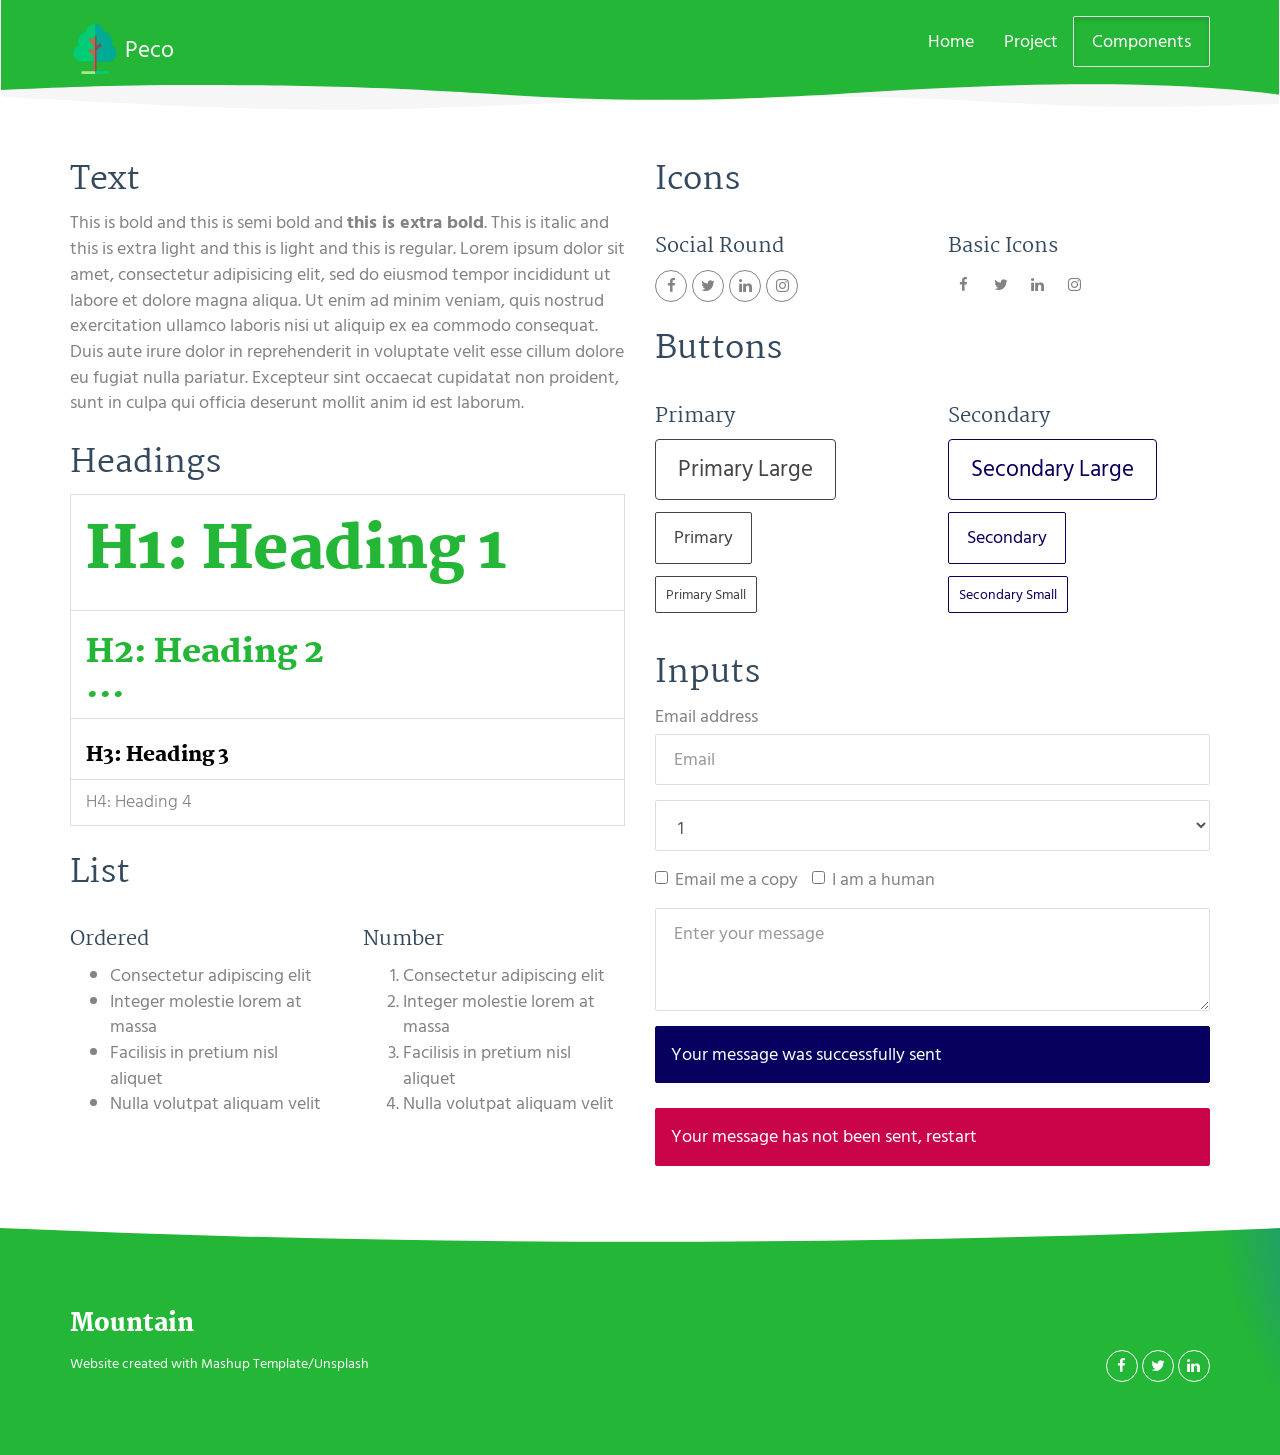
==== components.html @ 73c9eb34 "First commit" ====
<!DOCTYPE html>
<html lang="en">

<head>
  <meta charset="UTF-8">
  <meta content="IE=edge" http-equiv="X-UA-Compatible">
  <meta content="width=device-width,initial-scale=1" name="viewport">
  <meta content="description" name="description">
  <meta name="google" content="notranslate" />
  <meta content="Mashup templates have been developped by Orson.io team" name="author">

  <!-- Disable tap highlight on IE -->
  <meta name="msapplication-tap-highlight" content="no">
  
  
  <link rel="apple-touch-icon" sizes="180x180" href="./assets/apple-icon-180x180.png">
  <link href="./assets/favicon.ico" rel="icon">

  <link href="" rel="stylesheet">


  <title>Peco</title>
  <link rel="shortcut icon" type="image/png" href="./assets/images/garden.png" />

<link href="./main.550dcf66.css" rel="stylesheet"></head>

<body> <!-- Add your content of header -->
<header>
  <nav class="navbar navbar-default active">
    <div class="container">
      <div class="navbar-header">
        <button type="button" class="navbar-toggle collapsed" data-toggle="collapse" data-target="#navbar-collapse" aria-expanded="false">
          <span class="sr-only">Toggle navigation</span>
          <span class="icon-bar"></span>
          <span class="icon-bar"></span>
          <span class="icon-bar"></span>
        </button>
        <a class="navbar-brand" href="./index.html" title="">
          <img src="./assets/images/garden.png" class="navbar-logo-img" alt="">
          Peco
        </a>
      </div>

      <div class="collapse navbar-collapse" id="navbar-collapse">
        <ul class="nav navbar-nav navbar-right">
          <li><a href="./index.html" title="">Home</a></li>
          <li><a href="./project.html" title="">Project</a></li>
          <li>
            <p>
              <a href="./components.html" class="btn btn-default navbar-btn" title="">Components</a>
            </p>
          </li>

        </ul>
      </div> 
    </div>
  </nav>
</header>

<!-- Add your site or app content here -->
  <div class="container">
    <div class="row">
      <div class="col-xs-12 col-md-6">

        <div class="template-example">
          <h2 class="template-title-example">Text</h2>
          <p>This is bold and this is semi bold and <b>this is extra bold</b>. This is italic and this is extra light and this is light
          and this is regular. Lorem ipsum dolor sit amet, consectetur adipisicing elit, sed do eiusmod
          tempor incididunt ut labore et dolore magna aliqua. Ut enim ad minim veniam,
          quis nostrud exercitation ullamco laboris nisi ut aliquip ex ea commodo
          consequat. Duis aute irure dolor in reprehenderit in voluptate velit esse
          cillum dolore eu fugiat nulla pariatur. Excepteur sint occaecat cupidatat non
          proident, sunt in culpa qui officia deserunt mollit anim id est laborum.
          </p>
        </div>

        <div class="template-example">
          <h2 class="template-title-example">Headings</h2>
          
          <table class="table table-bordered">
            <tr><td><h1>H1: Heading 1</h1></td></tr>
            <tr><td><h2>H2: Heading 2</h2></td></tr>
            <tr><td><h3>H3: Heading 3</h3></td></tr>
            <tr><td><h4>H4: Heading 4</h4></td></tr>
          </table>
        </div>

        <div class="template-example">
          <h2 class="template-title-example">List</h2>
          <div class="row">
            <div class="col-md-6">
              <h3 class="template-title-example">Ordered</h3>
              <ul>
                <li>Consectetur adipiscing elit</li>
                <li>Integer molestie lorem at massa</li>
                <li>Facilisis in pretium nisl aliquet</li>
                <li>Nulla volutpat aliquam velit</li>
              </ul>
            </div>
            <div class="col-md-6">
              <h3 class="template-title-example">Number</h3>
              <ol>
                <li>Consectetur adipiscing elit</li>
                <li>Integer molestie lorem at massa</li>
                <li>Facilisis in pretium nisl aliquet</li>
                <li>Nulla volutpat aliquam velit</li>
              </ol>
            </div>
          </div>
        </div>

        
      </div>

      <div class="col-xs-12 col-md-6">
        <div class="template-example">
          <h2 class="template-title-example">Icons</h2>
          
          <div class="row">
            <div class="col-md-6">
              <h3 class="template-title-example">Social Round</h2>
              <ul class="list-icons">
                <li>
                  <a href="" class="social-round-icon fa-icon">
                    <i class="fa fa-facebook"></i>
                  </a>
                </li>
                <li>
                  <a href="" class="social-round-icon fa-icon">
                    <i class="fa fa-twitter"></i>
                  </a>
                </li>
                <li>
                  <a href="" class="social-round-icon fa-icon">
                    <i class="fa fa-linkedin"></i>
                  </a>
                </li>
                <li>
                  <a href="" class="social-round-icon fa-icon">
                    <i class="fa fa-instagram"></i>
                  </a>
                </li>
              </ul>
            </div>
            <div class="col-md-6">
               <h3 class="template-title-example">Basic Icons</h2>
                <ul class="list-icons">
                  <li>
                    <span class="fa-icon">
                      <i class="fa fa-facebook"></i>
                    </span>
                  </li>
                  <li>
                    <span class="fa-icon">
                      <i class="fa fa-twitter"></i>
                    </span>
                  </li>
                  <li>
                    <span class="fa-icon">
                      <i class="fa fa-linkedin"></i>
                    </span>
                  </li>
                  <li>
                    <span class="fa-icon">
                      <i class="fa fa-instagram"></i>
                    </span>
                  </li>
                </ul>
            </div>

          </div>


          


        </div>

        <div class="template-example">
          <h2 class="template-title-example">Buttons</h2>
          <div class="row">
            <div class="col-md-6">
              <h3 class="template-title-example">Primary</h2>
              <div class="row">
                  <div class="col-md-6">
                  <p><a href="" class="btn btn-primary btn-lg">Primary Large</a></p>
                  <p><a href="" class="btn btn-primary">Primary </a></p>
                  <p><a href="" class="btn btn-primary btn-sm">Primary Small</a></p>
                </div>
              </div>

            </div>

            <div class="col-md-6">
              <h3 class="template-title-example">Secondary</h2>
              <div class="row">
                  <div class="col-md-6">
                  <p><a href="" class="btn btn-info btn-lg">Secondary Large</a></p>
                  <p><a href="" class="btn btn-info">Secondary </a></p>
                  <p><a href="" class="btn btn-info btn-sm">Secondary Small</a></p>
                </div>
              </div>
            </div>
          </div>
        </div>
        
        <div class="template-example">
          <h2 class="template-title-example">Inputs</h2>

            <div class="form-group">
              <label for="exampleInputEmail1">Email address</label>
              <input type="email" class="form-control" id="exampleInputEmail1" placeholder="Email">
            </div>

            <div class="form-group">
              <select class="form-control">
                <option>1</option>
                <option>2</option>
                <option>3</option>
                <option>4</option>
                <option>5</option>
              </select>
            </div>

            <div class="form-group">
              <label class="checkbox-inline">
                <input 
                type="checkbox" id="inlineCheckbox1" value="option1"> Email me a copy
              </label>
              <label class="checkbox-inline">
                <input type="checkbox" id="inlineCheckbox2" value="option2"> I am a human
              </label>
            </div>

            <div class="form-group">
              <textarea class="form-control" rows="3" placeholder="Enter your message"></textarea>
            </div>
            
            <div class="alert alert-success" role="alert">Your message was successfully sent</div>
            <div class="alert alert-danger" role="alert">Your message has not been sent, restart</div>
        </div>




      </div>
    </div>
  </div>

<footer class="footer-container white-text-container">
  <div class="container">
    <div class="row">

     
      <div class="col-xs-12">
        <h3>Mountain</h3>

        <div class="row">
          <div class="col-xs-12 col-sm-7">
            <p><small>Website created with <a href="http://www.mashup-template.com/" title="Create website with free html template">Mashup Template</a>/<a href="https://www.unsplash.com/" title="Beautiful Free Images">Unsplash</a></small>
            </p>
          </div>
          <div class="col-xs-12 col-sm-5">
            <p class="text-right">
              <a href="https://facebook.com/" class="social-round-icon white-round-icon fa-icon" title="">
                <i class="fa fa-facebook" aria-hidden="true"></i>
              </a>
              <a href="https://twitter.com/" class="social-round-icon white-round-icon fa-icon" title="">
                <i class="fa fa-twitter" aria-hidden="true"></i>
              </a>
              <a href="https://www.linkedin.com/" class="social-round-icon white-round-icon fa-icon" title="">
                <i class="fa fa-linkedin" aria-hidden="true"></i>
              </a>
            </p>
          </div>
        </div>
        
        
      </div>
    </div>
  </div>
</footer>

<script>
  document.addEventListener("DOMContentLoaded", function (event) {
    navActivePage();
    scrollRevelation('.reveal');
  });
</script>

<!-- Google Analytics: change UA-XXXXX-X to be your site's ID 

<script>
  (function (i, s, o, g, r, a, m) {
    i['GoogleAnalyticsObject'] = r; i[r] = i[r] || function () {
      (i[r].q = i[r].q || []).push(arguments)
    }, i[r].l = 1 * new Date(); a = s.createElement(o),
      m = s.getElementsByTagName(o)[0]; a.async = 1; a.src = g; m.parentNode.insertBefore(a, m)
  })(window, document, 'script', '//www.google-analytics.com/analytics.js', 'ga');
  ga('create', 'UA-XXXXX-X', 'auto');
  ga('send', 'pageview');
</script>

--> <script type="text/javascript" src="./main.0cf8b554.js"></script></body>

</html>
---- main.550dcf66.css ----
@import url(https://fonts.googleapis.com/css?family=Hind+Siliguri:300,600|Martel:400,900);@import url(https://maxcdn.bootstrapcdn.com/font-awesome/4.7.0/css/font-awesome.min.css);/*!
 * Bootstrap v3.3.7 (http://getbootstrap.com)
 * Copyright 2011-2016 Twitter, Inc.
 * Licensed under MIT (https://github.com/twbs/bootstrap/blob/master/LICENSE)
 */
/*! normalize.css v3.0.3 | MIT License | github.com/necolas/normalize.css */html{font-family:sans-serif;-ms-text-size-adjust:100%;-webkit-text-size-adjust:100%}body{margin:0}article,aside,details,figcaption,figure,footer,header,hgroup,main,menu,nav,section,summary{display:block}audio,canvas,progress,video{display:inline-block;vertical-align:baseline}audio:not([controls]){display:none;height:0}[hidden],template{display:none}a{background-color:transparent}a:active,a:hover{outline:0}abbr[title]{border-bottom:1px dotted}b,strong{font-weight:700}dfn{font-style:italic}h1{font-size:2em;margin:.67em 0}mark{background:#ff0;color:#000}small{font-size:80%}sub,sup{font-size:75%;line-height:0;position:relative;vertical-align:baseline}sup{top:-.5em}sub{bottom:-.25em}img{border:0}svg:not(:root){overflow:hidden}figure{margin:1em 40px}hr{box-sizing:content-box;height:0}pre{overflow:auto}code,kbd,pre,samp{font-family:monospace,monospace;font-size:1em}button,input,optgroup,select,textarea{color:inherit;font:inherit;margin:0}button{overflow:visible}button,select{text-transform:none}button,html input[type=button],input[type=reset],input[type=submit]{-webkit-appearance:button;cursor:pointer}button[disabled],html input[disabled]{cursor:default}button::-moz-focus-inner,input::-moz-focus-inner{border:0;padding:0}input{line-height:normal}input[type=checkbox],input[type=radio]{box-sizing:border-box;padding:0}input[type=number]::-webkit-inner-spin-button,input[type=number]::-webkit-outer-spin-button{height:auto}input[type=search]{-webkit-appearance:textfield;box-sizing:content-box}input[type=search]::-webkit-search-cancel-button,input[type=search]::-webkit-search-decoration{-webkit-appearance:none}fieldset{border:1px solid silver;margin:0 2px;padding:.35em .625em .75em}textarea{overflow:auto}optgroup{font-weight:700}table{border-collapse:collapse;border-spacing:0}td,th{padding:0}

/*! Source: https://github.com/h5bp/html5-boilerplate/blob/master/src/css/main.css */@media print{*,:after,:before{background:transparent!important;color:#000!important;box-shadow:none!important;text-shadow:none!important}a,a:visited{text-decoration:underline}a[href]:after{content:" (" attr(href) ")"}abbr[title]:after{content:" (" attr(title) ")"}a[href^="#"]:after,a[href^="javascript:"]:after{content:""}blockquote,pre{border:1px solid #999;page-break-inside:avoid}thead{display:table-header-group}img,tr{page-break-inside:avoid}img{max-width:100%!important}h2,h3,p{orphans:3;widows:3}h2,h3{page-break-after:avoid}.navbar{display:none}.btn>.caret,.dropup>.btn>.caret{border-top-color:#000!important}.label{border:1px solid #000}.table{border-collapse:collapse!important}.table td,.table th{background-color:#fff!important}.table-bordered td,.table-bordered th{border:1px solid #ddd!important}}*,:after,:before{-webkit-box-sizing:border-box;-moz-box-sizing:border-box;box-sizing:border-box}html{font-size:10px;-webkit-tap-highlight-color:transparent}body{font-family:Hind Siliguri,Helvetica,Arial,sans-serif;font-size:18px;line-height:1.42857;color:#838383;background-color:#fff}button,input,select,textarea{font-family:inherit;font-size:inherit;line-height:inherit}a{color:#1763e9;text-decoration:none}a:focus,a:hover{color:#1045a4;text-decoration:underline}a:focus{outline:5px auto -webkit-focus-ring-color;outline-offset:-2px}figure{margin:0}img{vertical-align:middle}.img-responsive{display:block;max-width:100%;height:auto}.img-rounded{border-radius:4px}.img-thumbnail{padding:4px;line-height:1.42857;background-color:#fff;border:1px solid #ddd;border-radius:2px;-webkit-transition:all .2s ease-in-out;-o-transition:all .2s ease-in-out;transition:all .2s ease-in-out;display:inline-block;max-width:100%;height:auto}.img-circle{border-radius:50%}hr{margin-top:25px;margin-bottom:25px;border:0;border-top:1px solid #eee}.sr-only{position:absolute;width:1px;height:1px;margin:-1px;padding:0;overflow:hidden;clip:rect(0,0,0,0);border:0}.sr-only-focusable:active,.sr-only-focusable:focus{position:static;width:auto;height:auto;margin:0;overflow:visible;clip:auto}[role=button]{cursor:pointer}.h1,.h2,.h3,.h4,.h5,.h6,h1,h2,h3,h4,h5,h6{font-family:Martel,Times New Roman,Times,serif;font-weight:900;line-height:1.1;color:#24B636}.h1 .small,.h1 small,.h2 .small,.h2 small,.h3 .small,.h3 small,.h4 .small,.h4 small,.h5 .small,.h5 small,.h6 .small,.h6 small,h1 .small,h1 small,h2 .small,h2 small,h3 .small,h3 small,h4 .small,h4 small,h5 .small,h5 small,h6 .small,h6 small{font-weight:400;line-height:1;color:#777}.h1,.h2,.h3,h1,h2,h3{margin-top:25px;margin-bottom:12.5px}.h1 .small,.h1 small,.h2 .small,.h2 small,.h3 .small,.h3 small,h1 .small,h1 small,h2 .small,h2 small,h3 .small,h3 small{font-size:65%}.h4,.h5,.h6,h4,h5,h6{margin-top:12.5px;margin-bottom:12.5px}.h4 .small,.h4 small,.h5 .small,.h5 small,.h6 .small,.h6 small,h4 .small,h4 small,h5 .small,h5 small,h6 .small,h6 small{font-size:75%}.h1,h1{font-size:59px}.h2,h2{font-size:31px}.h3,h3{font-size:24px}.h4,.h5,h4,h5{font-size:18px}.h6,h6{font-size:16px}p{margin:0 0 12.5px}.lead{margin-bottom:25px;font-size:20px;font-weight:300;line-height:1.4}@media (min-width:768px){.lead{font-size:27px}}.small,small{font-size:77%}.mark,mark{background-color:#fcf8e3;padding:.2em}.text-left{text-align:left}.text-right{text-align:right}.text-center{text-align:center}.text-justify{text-align:justify}.text-nowrap{white-space:nowrap}.text-lowercase{text-transform:lowercase}.initialism,.text-uppercase{text-transform:uppercase}.text-capitalize{text-transform:capitalize}.text-muted{color:#777}.text-primary{color:#1763e9}a.text-primary:focus,a.text-primary:hover{color:#124fbb}.text-success{color:#fff}a.text-success:focus,a.text-success:hover{color:#e6e6e6}.text-info{color:#31708f}a.text-info:focus,a.text-info:hover{color:#245269}.text-warning{color:#8a6d3b}a.text-warning:focus,a.text-warning:hover{color:#66512c}.text-danger{color:#fff}a.text-danger:focus,a.text-danger:hover{color:#e6e6e6}.bg-primary{color:#fff;background-color:#1763e9}a.bg-primary:focus,a.bg-primary:hover{background-color:#124fbb}.bg-success{background-color:#08005f}a.bg-success:focus,a.bg-success:hover{background-color:#04002c}.bg-info{background-color:#d9edf7}a.bg-info:focus,a.bg-info:hover{background-color:#afd9ee}.bg-warning{background-color:#fcf8e3}a.bg-warning:focus,a.bg-warning:hover{background-color:#f7ecb5}.bg-danger{background-color:#ca044b}a.bg-danger:focus,a.bg-danger:hover{background-color:#980338}.page-header{padding-bottom:11.5px;margin:50px 0 25px;border-bottom:1px solid #eee}ol,ul{margin-top:0;margin-bottom:12.5px}ol ol,ol ul,ul ol,ul ul{margin-bottom:0}.list-inline,.list-unstyled{padding-left:0;list-style:none}.list-inline{margin-left:-5px}.list-inline>li{display:inline-block;padding-left:5px;padding-right:5px}dl{margin-top:0;margin-bottom:25px}dd,dt{line-height:1.42857}dt{font-weight:700}dd{margin-left:0}.dl-horizontal dd:after,.dl-horizontal dd:before{content:" ";display:table}.dl-horizontal dd:after{clear:both}@media (min-width:768px){.dl-horizontal dt{float:left;width:160px;clear:left;text-align:right;overflow:hidden;text-overflow:ellipsis;white-space:nowrap}.dl-horizontal dd{margin-left:180px}}abbr[data-original-title],abbr[title]{cursor:help;border-bottom:1px dotted #777}.initialism{font-size:90%}blockquote{padding:12.5px 25px;margin:0 0 25px;font-size:22.5px;border-left:5px solid #eee}blockquote ol:last-child,blockquote p:last-child,blockquote ul:last-child{margin-bottom:0}blockquote .small,blockquote footer,blockquote small{display:block;font-size:80%;line-height:1.42857;color:#777}blockquote .small:before,blockquote footer:before,blockquote small:before{content:"\2014   \A0"}.blockquote-reverse,blockquote.pull-right{padding-right:15px;padding-left:0;border-right:5px solid #eee;border-left:0;text-align:right}.blockquote-reverse .small:before,.blockquote-reverse footer:before,.blockquote-reverse small:before,blockquote.pull-right .small:before,blockquote.pull-right footer:before,blockquote.pull-right small:before{content:""}.blockquote-reverse .small:after,.blockquote-reverse footer:after,.blockquote-reverse small:after,blockquote.pull-right .small:after,blockquote.pull-right footer:after,blockquote.pull-right small:after{content:"\A0   \2014"}address{margin-bottom:25px;font-style:normal;line-height:1.42857}code,kbd,pre,samp{font-family:Menlo,Monaco,Consolas,Courier New,monospace}code{color:#c7254e;background-color:#f9f2f4}code,kbd{padding:2px 4px;font-size:90%;border-radius:2px}kbd{color:#fff;background-color:#333;box-shadow:inset 0 -1px 0 rgba(0,0,0,.25)}kbd kbd{padding:0;font-size:100%;font-weight:700;box-shadow:none}pre{display:block;padding:12px;margin:0 0 12.5px;font-size:17px;line-height:1.42857;word-break:break-all;word-wrap:break-word;color:#333;background-color:#f5f5f5;border:1px solid #ccc;border-radius:2px}pre code{padding:0;font-size:inherit;color:inherit;white-space:pre-wrap;background-color:transparent;border-radius:0}.pre-scrollable{max-height:340px;overflow-y:scroll}.container{margin-right:auto;margin-left:auto;padding-left:15px;padding-right:15px}.container:after,.container:before{content:" ";display:table}.container:after{clear:both}@media (min-width:768px){.container{width:750px}}@media (min-width:992px){.container{width:970px}}@media (min-width:1200px){.container{width:1170px}}.container-fluid{margin-right:auto;margin-left:auto;padding-left:15px;padding-right:15px}.container-fluid:after,.container-fluid:before{content:" ";display:table}.container-fluid:after{clear:both}.row{margin-left:-15px;margin-right:-15px}.row:after,.row:before{content:" ";display:table}.row:after{clear:both}.col-lg-1,.col-lg-2,.col-lg-3,.col-lg-4,.col-lg-5,.col-lg-6,.col-lg-7,.col-lg-8,.col-lg-9,.col-lg-10,.col-lg-11,.col-lg-12,.col-md-1,.col-md-2,.col-md-3,.col-md-4,.col-md-5,.col-md-6,.col-md-7,.col-md-8,.col-md-9,.col-md-10,.col-md-11,.col-md-12,.col-sm-1,.col-sm-2,.col-sm-3,.col-sm-4,.col-sm-5,.col-sm-6,.col-sm-7,.col-sm-8,.col-sm-9,.col-sm-10,.col-sm-11,.col-sm-12,.col-xs-1,.col-xs-2,.col-xs-3,.col-xs-4,.col-xs-5,.col-xs-6,.col-xs-7,.col-xs-8,.col-xs-9,.col-xs-10,.col-xs-11,.col-xs-12{position:relative;min-height:1px;padding-left:15px;padding-right:15px}.col-xs-1,.col-xs-2,.col-xs-3,.col-xs-4,.col-xs-5,.col-xs-6,.col-xs-7,.col-xs-8,.col-xs-9,.col-xs-10,.col-xs-11,.col-xs-12{float:left}.col-xs-1{width:8.33333%}.col-xs-2{width:16.66667%}.col-xs-3{width:25%}.col-xs-4{width:33.33333%}.col-xs-5{width:41.66667%}.col-xs-6{width:50%}.col-xs-7{width:58.33333%}.col-xs-8{width:66.66667%}.col-xs-9{width:75%}.col-xs-10{width:83.33333%}.col-xs-11{width:91.66667%}.col-xs-12{width:100%}.col-xs-pull-0{right:auto}.col-xs-pull-1{right:8.33333%}.col-xs-pull-2{right:16.66667%}.col-xs-pull-3{right:25%}.col-xs-pull-4{right:33.33333%}.col-xs-pull-5{right:41.66667%}.col-xs-pull-6{right:50%}.col-xs-pull-7{right:58.33333%}.col-xs-pull-8{right:66.66667%}.col-xs-pull-9{right:75%}.col-xs-pull-10{right:83.33333%}.col-xs-pull-11{right:91.66667%}.col-xs-pull-12{right:100%}.col-xs-push-0{left:auto}.col-xs-push-1{left:8.33333%}.col-xs-push-2{left:16.66667%}.col-xs-push-3{left:25%}.col-xs-push-4{left:33.33333%}.col-xs-push-5{left:41.66667%}.col-xs-push-6{left:50%}.col-xs-push-7{left:58.33333%}.col-xs-push-8{left:66.66667%}.col-xs-push-9{left:75%}.col-xs-push-10{left:83.33333%}.col-xs-push-11{left:91.66667%}.col-xs-push-12{left:100%}.col-xs-offset-0{margin-left:0}.col-xs-offset-1{margin-left:8.33333%}.col-xs-offset-2{margin-left:16.66667%}.col-xs-offset-3{margin-left:25%}.col-xs-offset-4{margin-left:33.33333%}.col-xs-offset-5{margin-left:41.66667%}.col-xs-offset-6{margin-left:50%}.col-xs-offset-7{margin-left:58.33333%}.col-xs-offset-8{margin-left:66.66667%}.col-xs-offset-9{margin-left:75%}.col-xs-offset-10{margin-left:83.33333%}.col-xs-offset-11{margin-left:91.66667%}.col-xs-offset-12{margin-left:100%}@media (min-width:768px){.col-sm-1,.col-sm-2,.col-sm-3,.col-sm-4,.col-sm-5,.col-sm-6,.col-sm-7,.col-sm-8,.col-sm-9,.col-sm-10,.col-sm-11,.col-sm-12{float:left}.col-sm-1{width:8.33333%}.col-sm-2{width:16.66667%}.col-sm-3{width:25%}.col-sm-4{width:33.33333%}.col-sm-5{width:41.66667%}.col-sm-6{width:50%}.col-sm-7{width:58.33333%}.col-sm-8{width:66.66667%}.col-sm-9{width:75%}.col-sm-10{width:83.33333%}.col-sm-11{width:91.66667%}.col-sm-12{width:100%}.col-sm-pull-0{right:auto}.col-sm-pull-1{right:8.33333%}.col-sm-pull-2{right:16.66667%}.col-sm-pull-3{right:25%}.col-sm-pull-4{right:33.33333%}.col-sm-pull-5{right:41.66667%}.col-sm-pull-6{right:50%}.col-sm-pull-7{right:58.33333%}.col-sm-pull-8{right:66.66667%}.col-sm-pull-9{right:75%}.col-sm-pull-10{right:83.33333%}.col-sm-pull-11{right:91.66667%}.col-sm-pull-12{right:100%}.col-sm-push-0{left:auto}.col-sm-push-1{left:8.33333%}.col-sm-push-2{left:16.66667%}.col-sm-push-3{left:25%}.col-sm-push-4{left:33.33333%}.col-sm-push-5{left:41.66667%}.col-sm-push-6{left:50%}.col-sm-push-7{left:58.33333%}.col-sm-push-8{left:66.66667%}.col-sm-push-9{left:75%}.col-sm-push-10{left:83.33333%}.col-sm-push-11{left:91.66667%}.col-sm-push-12{left:100%}.col-sm-offset-0{margin-left:0}.col-sm-offset-1{margin-left:8.33333%}.col-sm-offset-2{margin-left:16.66667%}.col-sm-offset-3{margin-left:25%}.col-sm-offset-4{margin-left:33.33333%}.col-sm-offset-5{margin-left:41.66667%}.col-sm-offset-6{margin-left:50%}.col-sm-offset-7{margin-left:58.33333%}.col-sm-offset-8{margin-left:66.66667%}.col-sm-offset-9{margin-left:75%}.col-sm-offset-10{margin-left:83.33333%}.col-sm-offset-11{margin-left:91.66667%}.col-sm-offset-12{margin-left:100%}}@media (min-width:992px){.col-md-1,.col-md-2,.col-md-3,.col-md-4,.col-md-5,.col-md-6,.col-md-7,.col-md-8,.col-md-9,.col-md-10,.col-md-11,.col-md-12{float:left}.col-md-1{width:8.33333%}.col-md-2{width:16.66667%}.col-md-3{width:25%}.col-md-4{width:33.33333%}.col-md-5{width:41.66667%}.col-md-6{width:50%}.col-md-7{width:58.33333%}.col-md-8{width:66.66667%}.col-md-9{width:75%}.col-md-10{width:83.33333%}.col-md-11{width:91.66667%}.col-md-12{width:100%}.col-md-pull-0{right:auto}.col-md-pull-1{right:8.33333%}.col-md-pull-2{right:16.66667%}.col-md-pull-3{right:25%}.col-md-pull-4{right:33.33333%}.col-md-pull-5{right:41.66667%}.col-md-pull-6{right:50%}.col-md-pull-7{right:58.33333%}.col-md-pull-8{right:66.66667%}.col-md-pull-9{right:75%}.col-md-pull-10{right:83.33333%}.col-md-pull-11{right:91.66667%}.col-md-pull-12{right:100%}.col-md-push-0{left:auto}.col-md-push-1{left:8.33333%}.col-md-push-2{left:16.66667%}.col-md-push-3{left:25%}.col-md-push-4{left:33.33333%}.col-md-push-5{left:41.66667%}.col-md-push-6{left:50%}.col-md-push-7{left:58.33333%}.col-md-push-8{left:66.66667%}.col-md-push-9{left:75%}.col-md-push-10{left:83.33333%}.col-md-push-11{left:91.66667%}.col-md-push-12{left:100%}.col-md-offset-0{margin-left:0}.col-md-offset-1{margin-left:8.33333%}.col-md-offset-2{margin-left:16.66667%}.col-md-offset-3{margin-left:25%}.col-md-offset-4{margin-left:33.33333%}.col-md-offset-5{margin-left:41.66667%}.col-md-offset-6{margin-left:50%}.col-md-offset-7{margin-left:58.33333%}.col-md-offset-8{margin-left:66.66667%}.col-md-offset-9{margin-left:75%}.col-md-offset-10{margin-left:83.33333%}.col-md-offset-11{margin-left:91.66667%}.col-md-offset-12{margin-left:100%}}@media (min-width:1200px){.col-lg-1,.col-lg-2,.col-lg-3,.col-lg-4,.col-lg-5,.col-lg-6,.col-lg-7,.col-lg-8,.col-lg-9,.col-lg-10,.col-lg-11,.col-lg-12{float:left}.col-lg-1{width:8.33333%}.col-lg-2{width:16.66667%}.col-lg-3{width:25%}.col-lg-4{width:33.33333%}.col-lg-5{width:41.66667%}.col-lg-6{width:50%}.col-lg-7{width:58.33333%}.col-lg-8{width:66.66667%}.col-lg-9{width:75%}.col-lg-10{width:83.33333%}.col-lg-11{width:91.66667%}.col-lg-12{width:100%}.col-lg-pull-0{right:auto}.col-lg-pull-1{right:8.33333%}.col-lg-pull-2{right:16.66667%}.col-lg-pull-3{right:25%}.col-lg-pull-4{right:33.33333%}.col-lg-pull-5{right:41.66667%}.col-lg-pull-6{right:50%}.col-lg-pull-7{right:58.33333%}.col-lg-pull-8{right:66.66667%}.col-lg-pull-9{right:75%}.col-lg-pull-10{right:83.33333%}.col-lg-pull-11{right:91.66667%}.col-lg-pull-12{right:100%}.col-lg-push-0{left:auto}.col-lg-push-1{left:8.33333%}.col-lg-push-2{left:16.66667%}.col-lg-push-3{left:25%}.col-lg-push-4{left:33.33333%}.col-lg-push-5{left:41.66667%}.col-lg-push-6{left:50%}.col-lg-push-7{left:58.33333%}.col-lg-push-8{left:66.66667%}.col-lg-push-9{left:75%}.col-lg-push-10{left:83.33333%}.col-lg-push-11{left:91.66667%}.col-lg-push-12{left:100%}.col-lg-offset-0{margin-left:0}.col-lg-offset-1{margin-left:8.33333%}.col-lg-offset-2{margin-left:16.66667%}.col-lg-offset-3{margin-left:25%}.col-lg-offset-4{margin-left:33.33333%}.col-lg-offset-5{margin-left:41.66667%}.col-lg-offset-6{margin-left:50%}.col-lg-offset-7{margin-left:58.33333%}.col-lg-offset-8{margin-left:66.66667%}.col-lg-offset-9{margin-left:75%}.col-lg-offset-10{margin-left:83.33333%}.col-lg-offset-11{margin-left:91.66667%}.col-lg-offset-12{margin-left:100%}}table{background-color:transparent}caption{padding-top:8px;padding-bottom:8px;color:#777}caption,th{text-align:left}.table{width:100%;max-width:100%;margin-bottom:25px}.table>tbody>tr>td,.table>tbody>tr>th,.table>tfoot>tr>td,.table>tfoot>tr>th,.table>thead>tr>td,.table>thead>tr>th{padding:8px;line-height:1.42857;vertical-align:top;border-top:1px solid #ddd}.table>thead>tr>th{vertical-align:bottom;border-bottom:2px solid #ddd}.table>caption+thead>tr:first-child>td,.table>caption+thead>tr:first-child>th,.table>colgroup+thead>tr:first-child>td,.table>colgroup+thead>tr:first-child>th,.table>thead:first-child>tr:first-child>td,.table>thead:first-child>tr:first-child>th{border-top:0}.table>tbody+tbody{border-top:2px solid #ddd}.table .table{background-color:#fff}.table-condensed>tbody>tr>td,.table-condensed>tbody>tr>th,.table-condensed>tfoot>tr>td,.table-condensed>tfoot>tr>th,.table-condensed>thead>tr>td,.table-condensed>thead>tr>th{padding:5px}.table-bordered,.table-bordered>tbody>tr>td,.table-bordered>tbody>tr>th,.table-bordered>tfoot>tr>td,.table-bordered>tfoot>tr>th,.table-bordered>thead>tr>td,.table-bordered>thead>tr>th{border:1px solid #ddd}.table-bordered>thead>tr>td,.table-bordered>thead>tr>th{border-bottom-width:2px}.table-striped>tbody>tr:nth-of-type(odd){background-color:#f9f9f9}.table-hover>tbody>tr:hover{background-color:#f5f5f5}table col[class*=col-]{position:static;float:none;display:table-column}table td[class*=col-],table th[class*=col-]{position:static;float:none;display:table-cell}.table>tbody>tr.active>td,.table>tbody>tr.active>th,.table>tbody>tr>td.active,.table>tbody>tr>th.active,.table>tfoot>tr.active>td,.table>tfoot>tr.active>th,.table>tfoot>tr>td.active,.table>tfoot>tr>th.active,.table>thead>tr.active>td,.table>thead>tr.active>th,.table>thead>tr>td.active,.table>thead>tr>th.active{background-color:#f5f5f5}.table-hover>tbody>tr.active:hover>td,.table-hover>tbody>tr.active:hover>th,.table-hover>tbody>tr:hover>.active,.table-hover>tbody>tr>td.active:hover,.table-hover>tbody>tr>th.active:hover{background-color:#e8e8e8}.table>tbody>tr.success>td,.table>tbody>tr.success>th,.table>tbody>tr>td.success,.table>tbody>tr>th.success,.table>tfoot>tr.success>td,.table>tfoot>tr.success>th,.table>tfoot>tr>td.success,.table>tfoot>tr>th.success,.table>thead>tr.success>td,.table>thead>tr.success>th,.table>thead>tr>td.success,.table>thead>tr>th.success{background-color:#08005f}.table-hover>tbody>tr.success:hover>td,.table-hover>tbody>tr.success:hover>th,.table-hover>tbody>tr:hover>.success,.table-hover>tbody>tr>td.success:hover,.table-hover>tbody>tr>th.success:hover{background-color:#060046}.table>tbody>tr.info>td,.table>tbody>tr.info>th,.table>tbody>tr>td.info,.table>tbody>tr>th.info,.table>tfoot>tr.info>td,.table>tfoot>tr.info>th,.table>tfoot>tr>td.info,.table>tfoot>tr>th.info,.table>thead>tr.info>td,.table>thead>tr.info>th,.table>thead>tr>td.info,.table>thead>tr>th.info{background-color:#d9edf7}.table-hover>tbody>tr.info:hover>td,.table-hover>tbody>tr.info:hover>th,.table-hover>tbody>tr:hover>.info,.table-hover>tbody>tr>td.info:hover,.table-hover>tbody>tr>th.info:hover{background-color:#c4e3f3}.table>tbody>tr.warning>td,.table>tbody>tr.warning>th,.table>tbody>tr>td.warning,.table>tbody>tr>th.warning,.table>tfoot>tr.warning>td,.table>tfoot>tr.warning>th,.table>tfoot>tr>td.warning,.table>tfoot>tr>th.warning,.table>thead>tr.warning>td,.table>thead>tr.warning>th,.table>thead>tr>td.warning,.table>thead>tr>th.warning{background-color:#fcf8e3}.table-hover>tbody>tr.warning:hover>td,.table-hover>tbody>tr.warning:hover>th,.table-hover>tbody>tr:hover>.warning,.table-hover>tbody>tr>td.warning:hover,.table-hover>tbody>tr>th.warning:hover{background-color:#faf2cc}.table>tbody>tr.danger>td,.table>tbody>tr.danger>th,.table>tbody>tr>td.danger,.table>tbody>tr>th.danger,.table>tfoot>tr.danger>td,.table>tfoot>tr.danger>th,.table>tfoot>tr>td.danger,.table>tfoot>tr>th.danger,.table>thead>tr.danger>td,.table>thead>tr.danger>th,.table>thead>tr>td.danger,.table>thead>tr>th.danger{background-color:#ca044b}.table-hover>tbody>tr.danger:hover>td,.table-hover>tbody>tr.danger:hover>th,.table-hover>tbody>tr:hover>.danger,.table-hover>tbody>tr>td.danger:hover,.table-hover>tbody>tr>th.danger:hover{background-color:#b10442}.table-responsive{overflow-x:auto;min-height:.01%}@media screen and (max-width:767px){.table-responsive{width:100%;margin-bottom:18.75px;overflow-y:hidden;-ms-overflow-style:-ms-autohiding-scrollbar;border:1px solid #ddd}.table-responsive>.table{margin-bottom:0}.table-responsive>.table>tbody>tr>td,.table-responsive>.table>tbody>tr>th,.table-responsive>.table>tfoot>tr>td,.table-responsive>.table>tfoot>tr>th,.table-responsive>.table>thead>tr>td,.table-responsive>.table>thead>tr>th{white-space:nowrap}.table-responsive>.table-bordered{border:0}.table-responsive>.table-bordered>tbody>tr>td:first-child,.table-responsive>.table-bordered>tbody>tr>th:first-child,.table-responsive>.table-bordered>tfoot>tr>td:first-child,.table-responsive>.table-bordered>tfoot>tr>th:first-child,.table-responsive>.table-bordered>thead>tr>td:first-child,.table-responsive>.table-bordered>thead>tr>th:first-child{border-left:0}.table-responsive>.table-bordered>tbody>tr>td:last-child,.table-responsive>.table-bordered>tbody>tr>th:last-child,.table-responsive>.table-bordered>tfoot>tr>td:last-child,.table-responsive>.table-bordered>tfoot>tr>th:last-child,.table-responsive>.table-bordered>thead>tr>td:last-child,.table-responsive>.table-bordered>thead>tr>th:last-child{border-right:0}.table-responsive>.table-bordered>tbody>tr:last-child>td,.table-responsive>.table-bordered>tbody>tr:last-child>th,.table-responsive>.table-bordered>tfoot>tr:last-child>td,.table-responsive>.table-bordered>tfoot>tr:last-child>th{border-bottom:0}}fieldset{margin:0;min-width:0}fieldset,legend{padding:0;border:0}legend{display:block;width:100%;margin-bottom:25px;font-size:27px;line-height:inherit;color:#333;border-bottom:1px solid #e5e5e5}label{display:inline-block;max-width:100%;margin-bottom:5px;font-weight:700}input[type=search]{-webkit-box-sizing:border-box;-moz-box-sizing:border-box;box-sizing:border-box}input[type=checkbox],input[type=radio]{margin:4px 0 0;margin-top:1px\9;line-height:normal}input[type=file]{display:block}input[type=range]{display:block;width:100%}select[multiple],select[size]{height:auto}input[type=checkbox]:focus,input[type=file]:focus,input[type=radio]:focus{outline:5px auto -webkit-focus-ring-color;outline-offset:-2px}output{padding-top:13px}.form-control,output{display:block;font-size:18px;line-height:1.42857;color:#555}.form-control{width:100%;height:51px;padding:12px 18px;background-color:#fff;background-image:none;border:1px solid #ddd;border-radius:2px;-webkit-box-shadow:inset 0 1px 1px rgba(0,0,0,.075);box-shadow:inset 0 1px 1px rgba(0,0,0,.075);-webkit-transition:border-color .15s ease-in-out,box-shadow .15s ease-in-out;-o-transition:border-color ease-in-out .15s,box-shadow ease-in-out .15s;transition:border-color .15s ease-in-out,box-shadow .15s ease-in-out}.form-control:focus{border-color:#66afe9;-webkit-box-shadow:inset 0 1px 1px rgba(0,0,0,.075),0 0 8px rgba(102,175,233,.6);box-shadow:inset 0 1px 1px rgba(0,0,0,.075),0 0 8px rgba(102,175,233,.6)}.form-control::-moz-placeholder{color:#999;opacity:1}.form-control:-ms-input-placeholder{color:#999}.form-control::-webkit-input-placeholder{color:#999}.form-control::-ms-expand{border:0;background-color:transparent}.form-control[disabled],.form-control[readonly],fieldset[disabled] .form-control{background-color:#eee;opacity:1}.form-control[disabled],fieldset[disabled] .form-control{cursor:not-allowed}textarea.form-control{height:auto}input[type=search]{-webkit-appearance:none}@media screen and (-webkit-min-device-pixel-ratio:0){input[type=date].form-control,input[type=datetime-local].form-control,input[type=month].form-control,input[type=time].form-control{line-height:51px}.input-group-sm>.input-group-btn>input[type=date].btn,.input-group-sm>.input-group-btn>input[type=datetime-local].btn,.input-group-sm>.input-group-btn>input[type=month].btn,.input-group-sm>.input-group-btn>input[type=time].btn,.input-group-sm>input[type=date].form-control,.input-group-sm>input[type=date].input-group-addon,.input-group-sm>input[type=datetime-local].form-control,.input-group-sm>input[type=datetime-local].input-group-addon,.input-group-sm>input[type=month].form-control,.input-group-sm>input[type=month].input-group-addon,.input-group-sm>input[type=time].form-control,.input-group-sm>input[type=time].input-group-addon,.input-group-sm input[type=date],.input-group-sm input[type=datetime-local],.input-group-sm input[type=month],.input-group-sm input[type=time],input[type=date].input-sm,input[type=datetime-local].input-sm,input[type=month].input-sm,input[type=time].input-sm{line-height:37px}.input-group-lg>.input-group-btn>input[type=date].btn,.input-group-lg>.input-group-btn>input[type=datetime-local].btn,.input-group-lg>.input-group-btn>input[type=month].btn,.input-group-lg>.input-group-btn>input[type=time].btn,.input-group-lg>input[type=date].form-control,.input-group-lg>input[type=date].input-group-addon,.input-group-lg>input[type=datetime-local].form-control,.input-group-lg>input[type=datetime-local].input-group-addon,.input-group-lg>input[type=month].form-control,.input-group-lg>input[type=month].input-group-addon,.input-group-lg>input[type=time].form-control,.input-group-lg>input[type=time].input-group-addon,.input-group-lg input[type=date],.input-group-lg input[type=datetime-local],.input-group-lg input[type=month],.input-group-lg input[type=time],input[type=date].input-lg,input[type=datetime-local].input-lg,input[type=month].input-lg,input[type=time].input-lg{line-height:61px}}.form-group{margin-bottom:15px}.checkbox,.radio{position:relative;display:block;margin-top:10px;margin-bottom:10px}.checkbox label,.radio label{min-height:25px;padding-left:20px;margin-bottom:0;font-weight:400;cursor:pointer}.checkbox-inline input[type=checkbox],.checkbox input[type=checkbox],.radio-inline input[type=radio],.radio input[type=radio]{position:absolute;margin-left:-20px;margin-top:4px\9}.checkbox+.checkbox,.radio+.radio{margin-top:-5px}.checkbox-inline,.radio-inline{position:relative;display:inline-block;padding-left:20px;margin-bottom:0;vertical-align:middle;font-weight:400;cursor:pointer}.checkbox-inline+.checkbox-inline,.radio-inline+.radio-inline{margin-top:0;margin-left:10px}.checkbox-inline.disabled,.checkbox.disabled label,.radio-inline.disabled,.radio.disabled label,fieldset[disabled] .checkbox-inline,fieldset[disabled] .checkbox label,fieldset[disabled] .radio-inline,fieldset[disabled] .radio label,fieldset[disabled] input[type=checkbox],fieldset[disabled] input[type=radio],input[type=checkbox].disabled,input[type=checkbox][disabled],input[type=radio].disabled,input[type=radio][disabled]{cursor:not-allowed}.form-control-static{padding-top:13px;padding-bottom:13px;margin-bottom:0;min-height:43px}.form-control-static.input-lg,.form-control-static.input-sm,.input-group-lg>.form-control-static.form-control,.input-group-lg>.form-control-static.input-group-addon,.input-group-lg>.input-group-btn>.form-control-static.btn,.input-group-sm>.form-control-static.form-control,.input-group-sm>.form-control-static.input-group-addon,.input-group-sm>.input-group-btn>.form-control-static.btn{padding-left:0;padding-right:0}.input-group-sm>.form-control,.input-group-sm>.input-group-addon,.input-group-sm>.input-group-btn>.btn,.input-sm{height:37px;padding:7px 10px;font-size:14px;line-height:1.5;border-radius:2px}.input-group-sm>.input-group-btn>select.btn,.input-group-sm>select.form-control,.input-group-sm>select.input-group-addon,select.input-sm{height:37px;line-height:37px}.input-group-sm>.input-group-btn>select[multiple].btn,.input-group-sm>.input-group-btn>textarea.btn,.input-group-sm>select[multiple].form-control,.input-group-sm>select[multiple].input-group-addon,.input-group-sm>textarea.form-control,.input-group-sm>textarea.input-group-addon,select[multiple].input-sm,textarea.input-sm{height:auto}.form-group-sm .form-control{height:37px;padding:7px 10px;font-size:14px;line-height:1.5;border-radius:2px}.form-group-sm select.form-control{height:37px;line-height:37px}.form-group-sm select[multiple].form-control,.form-group-sm textarea.form-control{height:auto}.form-group-sm .form-control-static{height:37px;min-height:39px;padding:8px 10px;font-size:14px;line-height:1.5}.input-group-lg>.form-control,.input-group-lg>.input-group-addon,.input-group-lg>.input-group-btn>.btn,.input-lg{height:61px;padding:14px 22px;font-size:23px;line-height:1.33333;border-radius:4px}.input-group-lg>.input-group-btn>select.btn,.input-group-lg>select.form-control,.input-group-lg>select.input-group-addon,select.input-lg{height:61px;line-height:61px}.input-group-lg>.input-group-btn>select[multiple].btn,.input-group-lg>.input-group-btn>textarea.btn,.input-group-lg>select[multiple].form-control,.input-group-lg>select[multiple].input-group-addon,.input-group-lg>textarea.form-control,.input-group-lg>textarea.input-group-addon,select[multiple].input-lg,textarea.input-lg{height:auto}.form-group-lg .form-control{height:61px;padding:14px 22px;font-size:23px;line-height:1.33333;border-radius:4px}.form-group-lg select.form-control{height:61px;line-height:61px}.form-group-lg select[multiple].form-control,.form-group-lg textarea.form-control{height:auto}.form-group-lg .form-control-static{height:61px;min-height:48px;padding:15px 22px;font-size:23px;line-height:1.33333}.has-feedback{position:relative}.has-feedback .form-control{padding-right:63.75px}.form-control-feedback{position:absolute;top:0;right:0;z-index:2;display:block;width:51px;height:51px;line-height:51px;text-align:center;pointer-events:none}.form-group-lg .form-control+.form-control-feedback,.input-group-lg+.form-control-feedback,.input-group-lg>.form-control+.form-control-feedback,.input-group-lg>.input-group-addon+.form-control-feedback,.input-group-lg>.input-group-btn>.btn+.form-control-feedback,.input-lg+.form-control-feedback{width:61px;height:61px;line-height:61px}.form-group-sm .form-control+.form-control-feedback,.input-group-sm+.form-control-feedback,.input-group-sm>.form-control+.form-control-feedback,.input-group-sm>.input-group-addon+.form-control-feedback,.input-group-sm>.input-group-btn>.btn+.form-control-feedback,.input-sm+.form-control-feedback{width:37px;height:37px;line-height:37px}.has-success .checkbox,.has-success .checkbox-inline,.has-success.checkbox-inline label,.has-success.checkbox label,.has-success .control-label,.has-success .help-block,.has-success .radio,.has-success .radio-inline,.has-success.radio-inline label,.has-success.radio label{color:#fff}.has-success .form-control{border-color:#fff;-webkit-box-shadow:inset 0 1px 1px rgba(0,0,0,.075);box-shadow:inset 0 1px 1px rgba(0,0,0,.075)}.has-success .form-control:focus{border-color:#e6e6e6;-webkit-box-shadow:inset 0 1px 1px rgba(0,0,0,.075),0 0 6px #fff;box-shadow:inset 0 1px 1px rgba(0,0,0,.075),0 0 6px #fff}.has-success .input-group-addon{color:#fff;border-color:#fff;background-color:#08005f}.has-success .form-control-feedback{color:#fff}.has-warning .checkbox,.has-warning .checkbox-inline,.has-warning.checkbox-inline label,.has-warning.checkbox label,.has-warning .control-label,.has-warning .help-block,.has-warning .radio,.has-warning .radio-inline,.has-warning.radio-inline label,.has-warning.radio label{color:#8a6d3b}.has-warning .form-control{border-color:#8a6d3b;-webkit-box-shadow:inset 0 1px 1px rgba(0,0,0,.075);box-shadow:inset 0 1px 1px rgba(0,0,0,.075)}.has-warning .form-control:focus{border-color:#66512c;-webkit-box-shadow:inset 0 1px 1px rgba(0,0,0,.075),0 0 6px #c0a16b;box-shadow:inset 0 1px 1px rgba(0,0,0,.075),0 0 6px #c0a16b}.has-warning .input-group-addon{color:#8a6d3b;border-color:#8a6d3b;background-color:#fcf8e3}.has-warning .form-control-feedback{color:#8a6d3b}.has-error .checkbox,.has-error .checkbox-inline,.has-error.checkbox-inline label,.has-error.checkbox label,.has-error .control-label,.has-error .help-block,.has-error .radio,.has-error .radio-inline,.has-error.radio-inline label,.has-error.radio label{color:#fff}.has-error .form-control{border-color:#fff;-webkit-box-shadow:inset 0 1px 1px rgba(0,0,0,.075);box-shadow:inset 0 1px 1px rgba(0,0,0,.075)}.has-error .form-control:focus{border-color:#e6e6e6;-webkit-box-shadow:inset 0 1px 1px rgba(0,0,0,.075),0 0 6px #fff;box-shadow:inset 0 1px 1px rgba(0,0,0,.075),0 0 6px #fff}.has-error .input-group-addon{color:#fff;border-color:#fff;background-color:#ca044b}.has-error .form-control-feedback{color:#fff}.has-feedback label~.form-control-feedback{top:30px}.has-feedback label.sr-only~.form-control-feedback{top:0}.help-block{display:block;margin-top:5px;margin-bottom:10px;color:#c3c3c3}@media (min-width:768px){.form-inline .form-group{display:inline-block;margin-bottom:0;vertical-align:middle}.form-inline .form-control{display:inline-block;width:auto;vertical-align:middle}.form-inline .form-control-static{display:inline-block}.form-inline .input-group{display:inline-table;vertical-align:middle}.form-inline .input-group .form-control,.form-inline .input-group .input-group-addon,.form-inline .input-group .input-group-btn{width:auto}.form-inline .input-group>.form-control{width:100%}.form-inline .control-label{margin-bottom:0;vertical-align:middle}.form-inline .checkbox,.form-inline .radio{display:inline-block;margin-top:0;margin-bottom:0;vertical-align:middle}.form-inline .checkbox label,.form-inline .radio label{padding-left:0}.form-inline .checkbox input[type=checkbox],.form-inline .radio input[type=radio]{position:relative;margin-left:0}.form-inline .has-feedback .form-control-feedback{top:0}}.form-horizontal .checkbox,.form-horizontal .checkbox-inline,.form-horizontal .radio,.form-horizontal .radio-inline{margin-top:0;margin-bottom:0;padding-top:13px}.form-horizontal .checkbox,.form-horizontal .radio{min-height:38px}.form-horizontal .form-group{margin-left:-15px;margin-right:-15px}.form-horizontal .form-group:after,.form-horizontal .form-group:before{content:" ";display:table}.form-horizontal .form-group:after{clear:both}@media (min-width:768px){.form-horizontal .control-label{text-align:right;margin-bottom:0;padding-top:13px}}.form-horizontal .has-feedback .form-control-feedback{right:15px}@media (min-width:768px){.form-horizontal .form-group-lg .control-label{padding-top:15px;font-size:23px}}@media (min-width:768px){.form-horizontal .form-group-sm .control-label{padding-top:8px;font-size:14px}}.btn{display:inline-block;margin-bottom:0;font-weight:400;text-align:center;vertical-align:middle;touch-action:manipulation;cursor:pointer;background-image:none;border:1px solid transparent;white-space:nowrap;padding:12px 18px;font-size:18px;line-height:1.42857;border-radius:2px;-webkit-user-select:none;-moz-user-select:none;-ms-user-select:none;user-select:none}.btn.active.focus,.btn.active:focus,.btn.focus,.btn:active.focus,.btn:active:focus,.btn:focus{outline:5px auto -webkit-focus-ring-color;outline-offset:-2px}.btn.focus,.btn:focus,.btn:hover{color:#fff;text-decoration:none}.btn.active,.btn:active{outline:0;background-image:none;-webkit-box-shadow:inset 0 3px 5px rgba(0,0,0,.125);box-shadow:inset 0 3px 5px rgba(0,0,0,.125)}.btn.disabled,.btn[disabled],fieldset[disabled] .btn{cursor:not-allowed;opacity:.65;filter:alpha(opacity=65);-webkit-box-shadow:none;box-shadow:none}a.btn.disabled,fieldset[disabled] a.btn{pointer-events:none}.btn-default{color:#fff;background-color:transparent;border-color:#fff}.btn-default.focus,.btn-default:focus{color:#fff;background-color:transparent;border-color:#bfbfbf}.btn-default.active,.btn-default:active,.btn-default:hover,.open>.btn-default.dropdown-toggle{color:#fff;background-color:transparent;border-color:#e0e0e0}.btn-default.active.focus,.btn-default.active:focus,.btn-default.active:hover,.btn-default:active.focus,.btn-default:active:focus,.btn-default:active:hover,.open>.btn-default.dropdown-toggle.focus,.open>.btn-default.dropdown-toggle:focus,.open>.btn-default.dropdown-toggle:hover{color:#fff;background-color:transparent;border-color:#bfbfbf}.btn-default.active,.btn-default:active,.open>.btn-default.dropdown-toggle{background-image:none}.btn-default.disabled.focus,.btn-default.disabled:focus,.btn-default.disabled:hover,.btn-default[disabled].focus,.btn-default[disabled]:focus,.btn-default[disabled]:hover,fieldset[disabled] .btn-default.focus,fieldset[disabled] .btn-default:focus,fieldset[disabled] .btn-default:hover{background-color:transparent;border-color:#fff}.btn-default .badge{color:transparent;background-color:#fff}.btn-primary{color:#444444;background-color:transparent;border-color:#444444}.btn-primary.focus,.btn-primary:focus{color:#1763e9;background-color:transparent;border-color:#0b3275}.btn-primary.active,.btn-primary:active,.btn-primary:hover,.open>.btn-primary.dropdown-toggle{color:#1763e9;background-color:transparent;border-color:#114bb2}.btn-primary.active.focus,.btn-primary.active:focus,.btn-primary.active:hover,.btn-primary:active.focus,.btn-primary:active:focus,.btn-primary:active:hover,.open>.btn-primary.dropdown-toggle.focus,.open>.btn-primary.dropdown-toggle:focus,.open>.btn-primary.dropdown-toggle:hover{color:#307C39;background-color:transparent;border-color:#0b3275}.btn-primary.active,.btn-primary:active,.open>.btn-primary.dropdown-toggle{background-image:none}.btn-primary.disabled.focus,.btn-primary.disabled:focus,.btn-primary.disabled:hover,.btn-primary[disabled].focus,.btn-primary[disabled]:focus,.btn-primary[disabled]:hover,fieldset[disabled] .btn-primary.focus,fieldset[disabled] .btn-primary:focus,fieldset[disabled] .btn-primary:hover{background-color:#307C39;border-color:#307C39}.btn-primary .badge{color:transparent;background-color:#307C39}.btn-success{color:#5cb85c;background-color:transparent;border-color:#5cb85c}.btn-success.focus,.btn-success:focus{color:#5cb85c;background-color:transparent;border-color:#2d672d}.btn-success.active,.btn-success:active,.btn-success:hover,.open>.btn-success.dropdown-toggle{color:#5cb85c;background-color:transparent;border-color:#419641}.btn-success.active.focus,.btn-success.active:focus,.btn-success.active:hover,.btn-success:active.focus,.btn-success:active:focus,.btn-success:active:hover,.open>.btn-success.dropdown-toggle.focus,.open>.btn-success.dropdown-toggle:focus,.open>.btn-success.dropdown-toggle:hover{color:#5cb85c;background-color:transparent;border-color:#2d672d}.btn-success.active,.btn-success:active,.open>.btn-success.dropdown-toggle{background-image:none}.btn-success.disabled.focus,.btn-success.disabled:focus,.btn-success.disabled:hover,.btn-success[disabled].focus,.btn-success[disabled]:focus,.btn-success[disabled]:hover,fieldset[disabled] .btn-success.focus,fieldset[disabled] .btn-success:focus,fieldset[disabled] .btn-success:hover{background-color:transparent;border-color:#5cb85c}.btn-success .badge{color:transparent;background-color:#5cb85c}.btn-info{border-color:#08005f}.btn-info,.btn-info.focus,.btn-info:focus{color:#08005f;background-color:transparent}.btn-info.focus,.btn-info:focus{border-color:#000}.btn-info.active,.btn-info:active,.btn-info:hover,.open>.btn-info.dropdown-toggle{color:#08005f;background-color:transparent;border-color:#030022}.btn-info.active.focus,.btn-info.active:focus,.btn-info.active:hover,.btn-info:active.focus,.btn-info:active:focus,.btn-info:active:hover,.open>.btn-info.dropdown-toggle.focus,.open>.btn-info.dropdown-toggle:focus,.open>.btn-info.dropdown-toggle:hover{color:#08005f;background-color:transparent;border-color:#000}.btn-info.active,.btn-info:active,.open>.btn-info.dropdown-toggle{background-image:none}.btn-info.disabled.focus,.btn-info.disabled:focus,.btn-info.disabled:hover,.btn-info[disabled].focus,.btn-info[disabled]:focus,.btn-info[disabled]:hover,fieldset[disabled] .btn-info.focus,fieldset[disabled] .btn-info:focus,fieldset[disabled] .btn-info:hover{background-color:transparent;border-color:#08005f}.btn-info .badge{color:transparent;background-color:#08005f}.btn-warning{color:#f0ad4e;background-color:transparent;border-color:#f0ad4e}.btn-warning.focus,.btn-warning:focus{color:#f0ad4e;background-color:transparent;border-color:#b06d0f}.btn-warning.active,.btn-warning:active,.btn-warning:hover,.open>.btn-warning.dropdown-toggle{color:#f0ad4e;background-color:transparent;border-color:#eb9316}.btn-warning.active.focus,.btn-warning.active:focus,.btn-warning.active:hover,.btn-warning:active.focus,.btn-warning:active:focus,.btn-warning:active:hover,.open>.btn-warning.dropdown-toggle.focus,.open>.btn-warning.dropdown-toggle:focus,.open>.btn-warning.dropdown-toggle:hover{color:#f0ad4e;background-color:transparent;border-color:#b06d0f}.btn-warning.active,.btn-warning:active,.open>.btn-warning.dropdown-toggle{background-image:none}.btn-warning.disabled.focus,.btn-warning.disabled:focus,.btn-warning.disabled:hover,.btn-warning[disabled].focus,.btn-warning[disabled]:focus,.btn-warning[disabled]:hover,fieldset[disabled] .btn-warning.focus,fieldset[disabled] .btn-warning:focus,fieldset[disabled] .btn-warning:hover{background-color:transparent;border-color:#f0ad4e}.btn-warning .badge{color:transparent;background-color:#f0ad4e}.btn-danger{color:#d9534f;background-color:transparent;border-color:#d9534f}.btn-danger.focus,.btn-danger:focus{color:#d9534f;background-color:transparent;border-color:#8b211e}.btn-danger.active,.btn-danger:active,.btn-danger:hover,.open>.btn-danger.dropdown-toggle{color:#d9534f;background-color:transparent;border-color:#c12e2a}.btn-danger.active.focus,.btn-danger.active:focus,.btn-danger.active:hover,.btn-danger:active.focus,.btn-danger:active:focus,.btn-danger:active:hover,.open>.btn-danger.dropdown-toggle.focus,.open>.btn-danger.dropdown-toggle:focus,.open>.btn-danger.dropdown-toggle:hover{color:#d9534f;background-color:transparent;border-color:#8b211e}.btn-danger.active,.btn-danger:active,.open>.btn-danger.dropdown-toggle{background-image:none}.btn-danger.disabled.focus,.btn-danger.disabled:focus,.btn-danger.disabled:hover,.btn-danger[disabled].focus,.btn-danger[disabled]:focus,.btn-danger[disabled]:hover,fieldset[disabled] .btn-danger.focus,fieldset[disabled] .btn-danger:focus,fieldset[disabled] .btn-danger:hover{background-color:transparent;border-color:#d9534f}.btn-danger .badge{color:transparent;background-color:#d9534f}.btn-link{color:#1763e9;font-weight:400;border-radius:0}.btn-link,.btn-link.active,.btn-link:active,.btn-link[disabled],fieldset[disabled] .btn-link{background-color:transparent;-webkit-box-shadow:none;box-shadow:none}.btn-link,.btn-link:active,.btn-link:focus,.btn-link:hover{border-color:transparent}.btn-link:focus,.btn-link:hover{color:#1045a4;text-decoration:underline;background-color:transparent}.btn-link[disabled]:focus,.btn-link[disabled]:hover,fieldset[disabled] .btn-link:focus,fieldset[disabled] .btn-link:hover{color:#777;text-decoration:none}.btn-group-lg>.btn,.btn-lg{padding:14px 22px;font-size:23px;line-height:1.33333;border-radius:4px}.btn-group-sm>.btn,.btn-sm{padding:7px 10px;font-size:14px;line-height:1.5;border-radius:2px}.btn-group-xs>.btn,.btn-xs{padding:1px 5px;font-size:14px;line-height:1.5;border-radius:2px}.btn-block{display:block;width:100%}.btn-block+.btn-block{margin-top:5px}input[type=button].btn-block,input[type=reset].btn-block,input[type=submit].btn-block{width:100%}.fade{opacity:0;-webkit-transition:opacity .15s linear;-o-transition:opacity .15s linear;transition:opacity .15s linear}.fade.in{opacity:1}.collapse{display:none}.collapse.in{display:block}tr.collapse.in{display:table-row}tbody.collapse.in{display:table-row-group}.collapsing{position:relative;height:0;overflow:hidden;-webkit-transition-property:height,visibility;transition-property:height,visibility;-webkit-transition-duration:.35s;transition-duration:.35s;-webkit-transition-timing-function:ease;transition-timing-function:ease}.caret{display:inline-block;width:0;height:0;margin-left:2px;vertical-align:middle;border-top:4px dashed;border-top:4px solid\9;border-right:4px solid transparent;border-left:4px solid transparent}.dropdown,.dropup{position:relative}.dropdown-toggle:focus{outline:0}.dropdown-menu{position:absolute;top:100%;left:0;z-index:1000;display:none;float:left;min-width:160px;padding:5px 0;margin:2px 0 0;list-style:none;font-size:18px;text-align:left;background-color:#fff;border:1px solid #ccc;border:1px solid rgba(0,0,0,.15);border-radius:2px;-webkit-box-shadow:0 6px 12px rgba(0,0,0,.175);box-shadow:0 6px 12px rgba(0,0,0,.175);background-clip:padding-box}.dropdown-menu.pull-right{right:0;left:auto}.dropdown-menu .divider{height:1px;margin:11.5px 0;overflow:hidden;background-color:#e5e5e5}.dropdown-menu>li>a{display:block;padding:3px 20px;clear:both;font-weight:400;line-height:1.42857;color:#333;white-space:nowrap}.dropdown-menu>li>a:focus,.dropdown-menu>li>a:hover{text-decoration:none;color:#262626;background-color:#f5f5f5}.dropdown-menu>.active>a,.dropdown-menu>.active>a:focus,.dropdown-menu>.active>a:hover{color:#fff;text-decoration:none;outline:0;background-color:#1763e9}.dropdown-menu>.disabled>a,.dropdown-menu>.disabled>a:focus,.dropdown-menu>.disabled>a:hover{color:#777}.dropdown-menu>.disabled>a:focus,.dropdown-menu>.disabled>a:hover{text-decoration:none;background-color:transparent;background-image:none;filter:progid:DXImageTransform.Microsoft.gradient(enabled = false);cursor:not-allowed}.open>.dropdown-menu{display:block}.open>a{outline:0}.dropdown-menu-right{left:auto;right:0}.dropdown-menu-left{left:0;right:auto}.dropdown-header{display:block;padding:3px 20px;font-size:14px;line-height:1.42857;color:#777;white-space:nowrap}.dropdown-backdrop{position:fixed;left:0;right:0;bottom:0;top:0;z-index:990}.pull-right>.dropdown-menu{right:0;left:auto}.dropup .caret,.navbar-fixed-bottom .dropdown .caret{border-top:0;border-bottom:4px dashed;border-bottom:4px solid\9;content:""}.dropup .dropdown-menu,.navbar-fixed-bottom .dropdown .dropdown-menu{top:auto;bottom:100%;margin-bottom:2px}@media (min-width:768px){.navbar-right .dropdown-menu{right:0;left:auto}.navbar-right .dropdown-menu-left{left:0;right:auto}}.btn-group,.btn-group-vertical{position:relative;display:inline-block;vertical-align:middle}.btn-group-vertical>.btn,.btn-group>.btn{position:relative;float:left}.btn-group-vertical>.btn.active,.btn-group-vertical>.btn:active,.btn-group-vertical>.btn:focus,.btn-group-vertical>.btn:hover,.btn-group>.btn.active,.btn-group>.btn:active,.btn-group>.btn:focus,.btn-group>.btn:hover{z-index:2}.btn-group .btn+.btn,.btn-group .btn+.btn-group,.btn-group .btn-group+.btn,.btn-group .btn-group+.btn-group{margin-left:-1px}.btn-toolbar{margin-left:-5px}.btn-toolbar:after,.btn-toolbar:before{content:" ";display:table}.btn-toolbar:after{clear:both}.btn-toolbar .btn,.btn-toolbar .btn-group,.btn-toolbar .input-group{float:left}.btn-toolbar>.btn,.btn-toolbar>.btn-group,.btn-toolbar>.input-group{margin-left:5px}.btn-group>.btn:not(:first-child):not(:last-child):not(.dropdown-toggle){border-radius:0}.btn-group>.btn:first-child{margin-left:0}.btn-group>.btn:first-child:not(:last-child):not(.dropdown-toggle){border-bottom-right-radius:0;border-top-right-radius:0}.btn-group>.btn:last-child:not(:first-child),.btn-group>.dropdown-toggle:not(:first-child){border-bottom-left-radius:0;border-top-left-radius:0}.btn-group>.btn-group{float:left}.btn-group>.btn-group:not(:first-child):not(:last-child)>.btn{border-radius:0}.btn-group>.btn-group:first-child:not(:last-child)>.btn:last-child,.btn-group>.btn-group:first-child:not(:last-child)>.dropdown-toggle{border-bottom-right-radius:0;border-top-right-radius:0}.btn-group>.btn-group:last-child:not(:first-child)>.btn:first-child{border-bottom-left-radius:0;border-top-left-radius:0}.btn-group .dropdown-toggle:active,.btn-group.open .dropdown-toggle{outline:0}.btn-group>.btn+.dropdown-toggle{padding-left:8px;padding-right:8px}.btn-group-lg.btn-group>.btn+.dropdown-toggle,.btn-group>.btn-lg+.dropdown-toggle{padding-left:12px;padding-right:12px}.btn-group.open .dropdown-toggle{-webkit-box-shadow:inset 0 3px 5px rgba(0,0,0,.125);box-shadow:inset 0 3px 5px rgba(0,0,0,.125)}.btn-group.open .dropdown-toggle.btn-link{-webkit-box-shadow:none;box-shadow:none}.btn .caret{margin-left:0}.btn-group-lg>.btn .caret,.btn-lg .caret{border-width:5px 5px 0;border-bottom-width:0}.dropup .btn-group-lg>.btn .caret,.dropup .btn-lg .caret{border-width:0 5px 5px}.btn-group-vertical>.btn,.btn-group-vertical>.btn-group,.btn-group-vertical>.btn-group>.btn{display:block;float:none;width:100%;max-width:100%}.btn-group-vertical>.btn-group:after,.btn-group-vertical>.btn-group:before{content:" ";display:table}.btn-group-vertical>.btn-group:after{clear:both}.btn-group-vertical>.btn-group>.btn{float:none}.btn-group-vertical>.btn+.btn,.btn-group-vertical>.btn+.btn-group,.btn-group-vertical>.btn-group+.btn,.btn-group-vertical>.btn-group+.btn-group{margin-top:-1px;margin-left:0}.btn-group-vertical>.btn:not(:first-child):not(:last-child){border-radius:0}.btn-group-vertical>.btn:first-child:not(:last-child){border-top-right-radius:2px;border-top-left-radius:2px;border-bottom-right-radius:0;border-bottom-left-radius:0}.btn-group-vertical>.btn:last-child:not(:first-child){border-top-right-radius:0;border-top-left-radius:0;border-bottom-right-radius:2px;border-bottom-left-radius:2px}.btn-group-vertical>.btn-group:not(:first-child):not(:last-child)>.btn{border-radius:0}.btn-group-vertical>.btn-group:first-child:not(:last-child)>.btn:last-child,.btn-group-vertical>.btn-group:first-child:not(:last-child)>.dropdown-toggle{border-bottom-right-radius:0;border-bottom-left-radius:0}.btn-group-vertical>.btn-group:last-child:not(:first-child)>.btn:first-child{border-top-right-radius:0;border-top-left-radius:0}.btn-group-justified{display:table;width:100%;table-layout:fixed;border-collapse:separate}.btn-group-justified>.btn,.btn-group-justified>.btn-group{float:none;display:table-cell;width:1%}.btn-group-justified>.btn-group .btn{width:100%}.btn-group-justified>.btn-group .dropdown-menu{left:auto}[data-toggle=buttons]>.btn-group>.btn input[type=checkbox],[data-toggle=buttons]>.btn-group>.btn input[type=radio],[data-toggle=buttons]>.btn input[type=checkbox],[data-toggle=buttons]>.btn input[type=radio]{position:absolute;clip:rect(0,0,0,0);pointer-events:none}.input-group{position:relative;display:table;border-collapse:separate}.input-group[class*=col-]{float:none;padding-left:0;padding-right:0}.input-group .form-control{position:relative;z-index:2;float:left;width:100%;margin-bottom:0}.input-group .form-control:focus{z-index:3}.input-group-addon,.input-group-btn,.input-group .form-control{display:table-cell}.input-group-addon:not(:first-child):not(:last-child),.input-group-btn:not(:first-child):not(:last-child),.input-group .form-control:not(:first-child):not(:last-child){border-radius:0}.input-group-addon,.input-group-btn{width:1%;white-space:nowrap;vertical-align:middle}.input-group-addon{padding:12px 18px;font-size:18px;font-weight:400;line-height:1;color:#555;text-align:center;background-color:#eee;border:1px solid #ddd;border-radius:2px}.input-group-addon.input-sm,.input-group-sm>.input-group-addon,.input-group-sm>.input-group-btn>.input-group-addon.btn{padding:7px 10px;font-size:14px;border-radius:2px}.input-group-addon.input-lg,.input-group-lg>.input-group-addon,.input-group-lg>.input-group-btn>.input-group-addon.btn{padding:14px 22px;font-size:23px;border-radius:4px}.input-group-addon input[type=checkbox],.input-group-addon input[type=radio]{margin-top:0}.input-group-addon:first-child,.input-group-btn:first-child>.btn,.input-group-btn:first-child>.btn-group>.btn,.input-group-btn:first-child>.dropdown-toggle,.input-group-btn:last-child>.btn-group:not(:last-child)>.btn,.input-group-btn:last-child>.btn:not(:last-child):not(.dropdown-toggle),.input-group .form-control:first-child{border-bottom-right-radius:0;border-top-right-radius:0}.input-group-addon:first-child{border-right:0}.input-group-addon:last-child,.input-group-btn:first-child>.btn-group:not(:first-child)>.btn,.input-group-btn:first-child>.btn:not(:first-child),.input-group-btn:last-child>.btn,.input-group-btn:last-child>.btn-group>.btn,.input-group-btn:last-child>.dropdown-toggle,.input-group .form-control:last-child{border-bottom-left-radius:0;border-top-left-radius:0}.input-group-addon:last-child{border-left:0}.input-group-btn{font-size:0;white-space:nowrap}.input-group-btn,.input-group-btn>.btn{position:relative}.input-group-btn>.btn+.btn{margin-left:-1px}.input-group-btn>.btn:active,.input-group-btn>.btn:focus,.input-group-btn>.btn:hover{z-index:2}.input-group-btn:first-child>.btn,.input-group-btn:first-child>.btn-group{margin-right:-1px}.input-group-btn:last-child>.btn,.input-group-btn:last-child>.btn-group{z-index:2;margin-left:-1px}.nav{margin-bottom:0;padding-left:0;list-style:none}.nav:after,.nav:before{content:" ";display:table}.nav:after{clear:both}.nav>li,.nav>li>a{position:relative;display:block}.nav>li>a{padding:10px 15px}.nav>li>a:focus,.nav>li>a:hover{text-decoration:none;background-color:#eee}.nav>li.disabled>a{color:#777}.nav>li.disabled>a:focus,.nav>li.disabled>a:hover{color:#777;text-decoration:none;background-color:transparent;cursor:not-allowed}.nav .open>a,.nav .open>a:focus,.nav .open>a:hover{background-color:#eee;border-color:#1763e9}.nav .nav-divider{height:1px;margin:11.5px 0;overflow:hidden;background-color:#e5e5e5}.nav>li>a>img{max-width:none}.nav-tabs{border-bottom:1px solid #ddd}.nav-tabs>li{float:left;margin-bottom:-1px}.nav-tabs>li>a{margin-right:2px;line-height:1.42857;border:1px solid transparent;border-radius:2px 2px 0 0}.nav-tabs>li>a:hover{border-color:#eee #eee #ddd}.nav-tabs>li.active>a,.nav-tabs>li.active>a:focus,.nav-tabs>li.active>a:hover{color:#555;background-color:#fff;border:1px solid #ddd;border-bottom-color:transparent;cursor:default}.nav-pills>li{float:left}.nav-pills>li>a{border-radius:2px}.nav-pills>li+li{margin-left:2px}.nav-pills>li.active>a,.nav-pills>li.active>a:focus,.nav-pills>li.active>a:hover{color:#fff;background-color:#1763e9}.nav-stacked>li{float:none}.nav-stacked>li+li{margin-top:2px;margin-left:0}.nav-justified,.nav-tabs.nav-justified{width:100%}.nav-justified>li,.nav-tabs.nav-justified>li{float:none}.nav-justified>li>a,.nav-tabs.nav-justified>li>a{text-align:center;margin-bottom:5px}.nav-justified>.dropdown .dropdown-menu{top:auto;left:auto}@media (min-width:768px){.nav-justified>li,.nav-tabs.nav-justified>li{display:table-cell;width:1%}.nav-justified>li>a,.nav-tabs.nav-justified>li>a{margin-bottom:0}}.nav-tabs-justified,.nav-tabs.nav-justified{border-bottom:0}.nav-tabs-justified>li>a,.nav-tabs.nav-justified>li>a{margin-right:0;border-radius:2px}.nav-tabs-justified>.active>a,.nav-tabs-justified>.active>a:focus,.nav-tabs-justified>.active>a:hover,.nav-tabs.nav-justified>.active>a,.nav-tabs.nav-justified>.active>a:focus,.nav-tabs.nav-justified>.active>a:hover{border:1px solid #ddd}@media (min-width:768px){.nav-tabs-justified>li>a,.nav-tabs.nav-justified>li>a{border-bottom:1px solid #ddd;border-radius:2px 2px 0 0}.nav-tabs-justified>.active>a,.nav-tabs-justified>.active>a:focus,.nav-tabs-justified>.active>a:hover,.nav-tabs.nav-justified>.active>a,.nav-tabs.nav-justified>.active>a:focus,.nav-tabs.nav-justified>.active>a:hover{border-bottom-color:#fff}}.tab-content>.tab-pane{display:none}.tab-content>.active{display:block}.nav-tabs .dropdown-menu{margin-top:-1px;border-top-right-radius:0;border-top-left-radius:0}.navbar{position:relative;min-height:80px;margin-bottom:25px;border:1px solid transparent}.navbar:after,.navbar:before{content:" ";display:table}.navbar:after{clear:both}@media (min-width:768px){.navbar{border-radius:2px}}.navbar-header:after,.navbar-header:before{content:" ";display:table}.navbar-header:after{clear:both}@media (min-width:768px){.navbar-header{float:left}}.navbar-collapse{overflow-x:visible;padding-right:15px;padding-left:15px;border-top:1px solid transparent;box-shadow:inset 0 1px 0 hsla(0,0%,100%,.1);-webkit-overflow-scrolling:touch}.navbar-collapse:after,.navbar-collapse:before{content:" ";display:table}.navbar-collapse:after{clear:both}.navbar-collapse.in{overflow-y:auto}@media (min-width:768px){.navbar-collapse{width:auto;border-top:0;box-shadow:none}.navbar-collapse.collapse{display:block!important;height:auto!important;padding-bottom:0;overflow:visible!important}.navbar-collapse.in{overflow-y:visible}.navbar-fixed-bottom .navbar-collapse,.navbar-fixed-top .navbar-collapse,.navbar-static-top .navbar-collapse{padding-left:0;padding-right:0}}.navbar-fixed-bottom .navbar-collapse,.navbar-fixed-top .navbar-collapse{max-height:340px}@media (max-device-width:480px) and (orientation:landscape){.navbar-fixed-bottom .navbar-collapse,.navbar-fixed-top .navbar-collapse{max-height:200px}}.container-fluid>.navbar-collapse,.container-fluid>.navbar-header,.container>.navbar-collapse,.container>.navbar-header{margin-right:-15px;margin-left:-15px}@media (min-width:768px){.container-fluid>.navbar-collapse,.container-fluid>.navbar-header,.container>.navbar-collapse,.container>.navbar-header{margin-right:0;margin-left:0}}.navbar-static-top{z-index:1000;border-width:0 0 1px}@media (min-width:768px){.navbar-static-top{border-radius:0}}.navbar-fixed-bottom,.navbar-fixed-top{position:fixed;right:0;left:0;z-index:1030}@media (min-width:768px){.navbar-fixed-bottom,.navbar-fixed-top{border-radius:0}}.navbar-fixed-top{top:0;border-width:0 0 1px}.navbar-fixed-bottom{bottom:0;margin-bottom:0;border-width:1px 0 0}.navbar-brand{float:left;padding:27.5px 15px;font-size:23px;line-height:25px;height:80px}.navbar-brand:focus,.navbar-brand:hover{text-decoration:none}.navbar-brand>img{display:block}@media (min-width:768px){.navbar>.container-fluid .navbar-brand,.navbar>.container .navbar-brand{margin-left:-15px}}.navbar-toggle{position:relative;float:right;margin-right:15px;padding:9px 10px;margin-top:23px;margin-bottom:23px;background-color:transparent;background-image:none;border:1px solid transparent;border-radius:2px}.navbar-toggle:focus{outline:0}.navbar-toggle .icon-bar{display:block;width:22px;height:2px;border-radius:1px}.navbar-toggle .icon-bar+.icon-bar{margin-top:4px}@media (min-width:768px){.navbar-toggle{display:none}}.navbar-nav{margin:13.75px -15px}.navbar-nav>li>a{padding-top:10px;padding-bottom:10px;line-height:25px}@media (max-width:767px){.navbar-nav .open .dropdown-menu{position:static;float:none;width:auto;margin-top:0;background-color:transparent;border:0;box-shadow:none}.navbar-nav .open .dropdown-menu .dropdown-header,.navbar-nav .open .dropdown-menu>li>a{padding:5px 15px 5px 25px}.navbar-nav .open .dropdown-menu>li>a{line-height:25px}.navbar-nav .open .dropdown-menu>li>a:focus,.navbar-nav .open .dropdown-menu>li>a:hover{background-image:none}}@media (min-width:768px){.navbar-nav{float:left;margin:0}.navbar-nav>li{float:left}.navbar-nav>li>a{padding-top:27.5px;padding-bottom:27.5px}}.navbar-form{margin:14.5px -15px;padding:10px 15px;border-top:1px solid transparent;border-bottom:1px solid transparent;-webkit-box-shadow:inset 0 1px 0 hsla(0,0%,100%,.1),0 1px 0 hsla(0,0%,100%,.1);box-shadow:inset 0 1px 0 hsla(0,0%,100%,.1),0 1px 0 hsla(0,0%,100%,.1)}@media (min-width:768px){.navbar-form .form-group{display:inline-block;margin-bottom:0;vertical-align:middle}.navbar-form .form-control{display:inline-block;width:auto;vertical-align:middle}.navbar-form .form-control-static{display:inline-block}.navbar-form .input-group{display:inline-table;vertical-align:middle}.navbar-form .input-group .form-control,.navbar-form .input-group .input-group-addon,.navbar-form .input-group .input-group-btn{width:auto}.navbar-form .input-group>.form-control{width:100%}.navbar-form .control-label{margin-bottom:0;vertical-align:middle}.navbar-form .checkbox,.navbar-form .radio{display:inline-block;margin-top:0;margin-bottom:0;vertical-align:middle}.navbar-form .checkbox label,.navbar-form .radio label{padding-left:0}.navbar-form .checkbox input[type=checkbox],.navbar-form .radio input[type=radio]{position:relative;margin-left:0}.navbar-form .has-feedback .form-control-feedback{top:0}}@media (max-width:767px){.navbar-form .form-group{margin-bottom:5px}.navbar-form .form-group:last-child{margin-bottom:0}}@media (min-width:768px){.navbar-form{width:auto;border:0;margin-left:0;margin-right:0;padding-top:0;padding-bottom:0;-webkit-box-shadow:none;box-shadow:none}}.navbar-nav>li>.dropdown-menu{margin-top:0;border-top-right-radius:0;border-top-left-radius:0}.navbar-fixed-bottom .navbar-nav>li>.dropdown-menu{margin-bottom:0;border-top-right-radius:2px;border-top-left-radius:2px;border-bottom-right-radius:0;border-bottom-left-radius:0}.navbar-btn{margin-top:14.5px;margin-bottom:14.5px}.btn-group-sm>.navbar-btn.btn,.navbar-btn.btn-sm{margin-top:21.5px;margin-bottom:21.5px}.btn-group-xs>.navbar-btn.btn,.navbar-btn.btn-xs{margin-top:29px;margin-bottom:29px}.navbar-text{margin-top:27.5px;margin-bottom:27.5px}@media (min-width:768px){.navbar-text{float:left;margin-left:15px;margin-right:15px}}@media (min-width:768px){.navbar-left{float:left!important}.navbar-right{float:right!important;margin-right:-15px}.navbar-right~.navbar-right{margin-right:0}}.navbar-default{background-color:transparent;border-color:transparent}.navbar-default .navbar-brand{color:#fff}.navbar-default .navbar-brand:focus,.navbar-default .navbar-brand:hover{color:#e6e6e6;background-color:transparent}.navbar-default .navbar-text{color:#838383}.navbar-default .navbar-nav>li>a{color:#fff}.navbar-default .navbar-nav>li>a:focus,.navbar-default .navbar-nav>li>a:hover{color:#e6e6e6;background-color:transparent}.navbar-default .navbar-nav>.active>a,.navbar-default .navbar-nav>.active>a:focus,.navbar-default .navbar-nav>.active>a:hover{color:#fff;background-color:transparent}.navbar-default .navbar-nav>.disabled>a,.navbar-default .navbar-nav>.disabled>a:focus,.navbar-default .navbar-nav>.disabled>a:hover{color:#ccc;background-color:transparent}.navbar-default .navbar-toggle{border-color:#ddd}.navbar-default .navbar-toggle:focus,.navbar-default .navbar-toggle:hover{background-color:#ddd}.navbar-default .navbar-toggle .icon-bar{background-color:#888}.navbar-default .navbar-collapse,.navbar-default .navbar-form{border-color:transparent}.navbar-default .navbar-nav>.open>a,.navbar-default .navbar-nav>.open>a:focus,.navbar-default .navbar-nav>.open>a:hover{background-color:transparent;color:#fff}@media (max-width:767px){.navbar-default .navbar-nav .open .dropdown-menu>li>a{color:#fff}.navbar-default .navbar-nav .open .dropdown-menu>li>a:focus,.navbar-default .navbar-nav .open .dropdown-menu>li>a:hover{color:#e6e6e6;background-color:transparent}.navbar-default .navbar-nav .open .dropdown-menu>.active>a,.navbar-default .navbar-nav .open .dropdown-menu>.active>a:focus,.navbar-default .navbar-nav .open .dropdown-menu>.active>a:hover{color:#fff;background-color:transparent}.navbar-default .navbar-nav .open .dropdown-menu>.disabled>a,.navbar-default .navbar-nav .open .dropdown-menu>.disabled>a:focus,.navbar-default .navbar-nav .open .dropdown-menu>.disabled>a:hover{color:#ccc;background-color:transparent}}.navbar-default .navbar-link{color:#fff}.navbar-default .navbar-link:hover{color:#e6e6e6}.navbar-default .btn-link{color:#fff}.navbar-default .btn-link:focus,.navbar-default .btn-link:hover{color:#e6e6e6}.navbar-default .btn-link[disabled]:focus,.navbar-default .btn-link[disabled]:hover,fieldset[disabled] .navbar-default .btn-link:focus,fieldset[disabled] .navbar-default .btn-link:hover{color:#ccc}.navbar-inverse{background-color:#222;border-color:#1763e9}.navbar-inverse .navbar-brand{color:#fff}.navbar-inverse .navbar-brand:focus,.navbar-inverse .navbar-brand:hover{color:#fff;background-color:transparent}.navbar-inverse .navbar-nav>li>a,.navbar-inverse .navbar-text{color:#fff}.navbar-inverse .navbar-nav>li>a:focus,.navbar-inverse .navbar-nav>li>a:hover{color:#fff;background-color:transparent}.navbar-inverse .navbar-nav>.active>a,.navbar-inverse .navbar-nav>.active>a:focus,.navbar-inverse .navbar-nav>.active>a:hover{color:#fff;background-color:#090909}.navbar-inverse .navbar-nav>.disabled>a,.navbar-inverse .navbar-nav>.disabled>a:focus,.navbar-inverse .navbar-nav>.disabled>a:hover{color:#444;background-color:transparent}.navbar-inverse .navbar-toggle{border-color:#333}.navbar-inverse .navbar-toggle:focus,.navbar-inverse .navbar-toggle:hover{background-color:#333}.navbar-inverse .navbar-toggle .icon-bar{background-color:#fff}.navbar-inverse .navbar-collapse,.navbar-inverse .navbar-form{border-color:#101010}.navbar-inverse .navbar-nav>.open>a,.navbar-inverse .navbar-nav>.open>a:focus,.navbar-inverse .navbar-nav>.open>a:hover{background-color:#090909;color:#fff}@media (max-width:767px){.navbar-inverse .navbar-nav .open .dropdown-menu>.dropdown-header{border-color:#1763e9}.navbar-inverse .navbar-nav .open .dropdown-menu .divider{background-color:#1763e9}.navbar-inverse .navbar-nav .open .dropdown-menu>li>a{color:#fff}.navbar-inverse .navbar-nav .open .dropdown-menu>li>a:focus,.navbar-inverse .navbar-nav .open .dropdown-menu>li>a:hover{color:#fff;background-color:transparent}.navbar-inverse .navbar-nav .open .dropdown-menu>.active>a,.navbar-inverse .navbar-nav .open .dropdown-menu>.active>a:focus,.navbar-inverse .navbar-nav .open .dropdown-menu>.active>a:hover{color:#fff;background-color:#090909}.navbar-inverse .navbar-nav .open .dropdown-menu>.disabled>a,.navbar-inverse .navbar-nav .open .dropdown-menu>.disabled>a:focus,.navbar-inverse .navbar-nav .open .dropdown-menu>.disabled>a:hover{color:#444;background-color:transparent}}.navbar-inverse .btn-link,.navbar-inverse .btn-link:focus,.navbar-inverse .btn-link:hover,.navbar-inverse .navbar-link,.navbar-inverse .navbar-link:hover{color:#fff}.navbar-inverse .btn-link[disabled]:focus,.navbar-inverse .btn-link[disabled]:hover,fieldset[disabled] .navbar-inverse .btn-link:focus,fieldset[disabled] .navbar-inverse .btn-link:hover{color:#444}.label{display:inline;padding:.2em .6em .3em;font-size:75%;font-weight:700;line-height:1;color:#fff;text-align:center;white-space:nowrap;vertical-align:baseline;border-radius:.25em}.label:empty{display:none}.btn .label{position:relative;top:-1px}a.label:focus,a.label:hover{color:#fff;text-decoration:none;cursor:pointer}.label-default{background-color:#777}.label-default[href]:focus,.label-default[href]:hover{background-color:#5e5e5e}.label-primary{background-color:#1763e9}.label-primary[href]:focus,.label-primary[href]:hover{background-color:#124fbb}.label-success{background-color:#5cb85c}.label-success[href]:focus,.label-success[href]:hover{background-color:#449d44}.label-info{background-color:#08005f}.label-info[href]:focus,.label-info[href]:hover{background-color:#04002c}.label-warning{background-color:#f0ad4e}.label-warning[href]:focus,.label-warning[href]:hover{background-color:#ec971f}.label-danger{background-color:#d9534f}.label-danger[href]:focus,.label-danger[href]:hover{background-color:#c9302c}.badge{display:inline-block;min-width:10px;padding:3px 7px;font-size:14px;font-weight:700;color:#fff;line-height:1;vertical-align:middle;white-space:nowrap;text-align:center;background-color:#777;border-radius:10px}.badge:empty{display:none}.btn .badge{position:relative;top:-1px}.btn-group-xs>.btn .badge,.btn-xs .badge{top:0;padding:1px 5px}.list-group-item.active>.badge,.nav-pills>.active>a>.badge{color:#1763e9;background-color:#fff}.list-group-item>.badge{float:right}.list-group-item>.badge+.badge{margin-right:5px}.nav-pills>li>a>.badge{margin-left:3px}a.badge:focus,a.badge:hover{color:#fff;text-decoration:none;cursor:pointer}.alert{padding:15px;margin-bottom:25px;border:1px solid transparent;border-radius:2px}.alert h4{margin-top:0;color:inherit}.alert .alert-link{font-weight:700}.alert>p,.alert>ul{margin-bottom:0}.alert>p+p{margin-top:5px}.alert-dismissable,.alert-dismissible{padding-right:35px}.alert-dismissable .close,.alert-dismissible .close{position:relative;top:-2px;right:-21px;color:inherit}.alert-success{background-color:#08005f;border-color:#08005f;color:#fff}.alert-success hr{border-top-color:#060046}.alert-success .alert-link{color:#e6e6e6}.alert-info{background-color:#d9edf7;border-color:#bce8f1;color:#31708f}.alert-info hr{border-top-color:#a6e1ec}.alert-info .alert-link{color:#245269}.alert-warning{background-color:#fcf8e3;border-color:#faebcc;color:#8a6d3b}.alert-warning hr{border-top-color:#f7e1b5}.alert-warning .alert-link{color:#66512c}.alert-danger{background-color:#ca044b;border-color:#ca044b;color:#fff}.alert-danger hr{border-top-color:#b10442}.alert-danger .alert-link{color:#e6e6e6}.embed-responsive{position:relative;display:block;height:0;padding:0;overflow:hidden}.embed-responsive .embed-responsive-item,.embed-responsive embed,.embed-responsive iframe,.embed-responsive object,.embed-responsive video{position:absolute;top:0;left:0;bottom:0;height:100%;width:100%;border:0}.embed-responsive-16by9{padding-bottom:56.25%}.embed-responsive-4by3{padding-bottom:75%}.close{float:right;font-size:27px;font-weight:700;line-height:1;color:#000;text-shadow:0 1px 0 #fff;opacity:.2;filter:alpha(opacity=20)}.close:focus,.close:hover{color:#000;text-decoration:none;cursor:pointer;opacity:.5;filter:alpha(opacity=50)}button.close{padding:0;cursor:pointer;background:transparent;border:0;-webkit-appearance:none}.carousel,.carousel-inner{position:relative}.carousel-inner{overflow:hidden;width:100%}.carousel-inner>.item{display:none;position:relative;-webkit-transition:left .6s ease-in-out;-o-transition:.6s ease-in-out left;transition:left .6s ease-in-out}.carousel-inner>.item>a>img,.carousel-inner>.item>img{display:block;height:auto;line-height:1}@media (-webkit-transform-3d),(transform-3d){.carousel-inner>.item{-webkit-transition:-webkit-transform .6s ease-in-out;-moz-transition:-moz-transform .6s ease-in-out;-o-transition:-o-transform .6s ease-in-out;transition:transform .6s ease-in-out;-webkit-backface-visibility:hidden;-moz-backface-visibility:hidden;backface-visibility:hidden;-webkit-perspective:1000px;-moz-perspective:1000px;perspective:1000px}.carousel-inner>.item.active.right,.carousel-inner>.item.next{-webkit-transform:translate3d(100%,0,0);transform:translate3d(100%,0,0);left:0}.carousel-inner>.item.active.left,.carousel-inner>.item.prev{-webkit-transform:translate3d(-100%,0,0);transform:translate3d(-100%,0,0);left:0}.carousel-inner>.item.active,.carousel-inner>.item.next.left,.carousel-inner>.item.prev.right{-webkit-transform:translateZ(0);transform:translateZ(0);left:0}}.carousel-inner>.active,.carousel-inner>.next,.carousel-inner>.prev{display:block}.carousel-inner>.active{left:0}.carousel-inner>.next,.carousel-inner>.prev{position:absolute;top:0;width:100%}.carousel-inner>.next{left:100%}.carousel-inner>.prev{left:-100%}.carousel-inner>.next.left,.carousel-inner>.prev.right{left:0}.carousel-inner>.active.left{left:-100%}.carousel-inner>.active.right{left:100%}.carousel-control{position:absolute;top:0;left:0;bottom:0;width:15%;opacity:.5;filter:alpha(opacity=50);font-size:20px;color:#fff;text-align:center;text-shadow:0 1px 2px rgba(0,0,0,.6);background-color:transparent}.carousel-control.left{background-image:-webkit-linear-gradient(left,rgba(0,0,0,.5),rgba(0,0,0,.0001));background-image:-o-linear-gradient(left,rgba(0,0,0,.5) 0,rgba(0,0,0,.0001) 100%);background-image:linear-gradient(90deg,rgba(0,0,0,.5) 0,rgba(0,0,0,.0001));background-repeat:repeat-x;filter:progid:DXImageTransform.Microsoft.gradient(startColorstr="#80000000",endColorstr="#00000000",GradientType=1)}.carousel-control.right{left:auto;right:0;background-image:-webkit-linear-gradient(left,rgba(0,0,0,.0001),rgba(0,0,0,.5));background-image:-o-linear-gradient(left,rgba(0,0,0,.0001) 0,rgba(0,0,0,.5) 100%);background-image:linear-gradient(90deg,rgba(0,0,0,.0001) 0,rgba(0,0,0,.5));background-repeat:repeat-x;filter:progid:DXImageTransform.Microsoft.gradient(startColorstr="#00000000",endColorstr="#80000000",GradientType=1)}.carousel-control:focus,.carousel-control:hover{outline:0;color:#fff;text-decoration:none;opacity:.9;filter:alpha(opacity=90)}.carousel-control .glyphicon-chevron-left,.carousel-control .glyphicon-chevron-right,.carousel-control .icon-next,.carousel-control .icon-prev{position:absolute;top:50%;margin-top:-10px;z-index:5;display:inline-block}.carousel-control .glyphicon-chevron-left,.carousel-control .icon-prev{left:50%;margin-left:-10px}.carousel-control .glyphicon-chevron-right,.carousel-control .icon-next{right:50%;margin-right:-10px}.carousel-control .icon-next,.carousel-control .icon-prev{width:20px;height:20px;line-height:1;font-family:serif}.carousel-control .icon-prev:before{content:"\2039"}.carousel-control .icon-next:before{content:"\203A"}.carousel-indicators{position:absolute;bottom:10px;left:50%;z-index:15;width:60%;margin-left:-30%;padding-left:0;list-style:none;text-align:center}.carousel-indicators li{display:inline-block;width:10px;height:10px;margin:1px;text-indent:-999px;border:1px solid #fff;border-radius:10px;cursor:pointer;background-color:#000\9;background-color:transparent}.carousel-indicators .active{margin:0;width:12px;height:12px;background-color:#fff}.carousel-caption{position:absolute;left:15%;right:15%;bottom:20px;z-index:10;padding-top:20px;padding-bottom:20px;color:#fff;text-align:center;text-shadow:0 1px 2px rgba(0,0,0,.6)}.carousel-caption .btn{text-shadow:none}@media screen and (min-width:768px){.carousel-control .glyphicon-chevron-left,.carousel-control .glyphicon-chevron-right,.carousel-control .icon-next,.carousel-control .icon-prev{width:30px;height:30px;margin-top:-10px;font-size:30px}.carousel-control .glyphicon-chevron-left,.carousel-control .icon-prev{margin-left:-10px}.carousel-control .glyphicon-chevron-right,.carousel-control .icon-next{margin-right:-10px}.carousel-caption{left:20%;right:20%;padding-bottom:30px}.carousel-indicators{bottom:20px}}.clearfix:after,.clearfix:before{content:" ";display:table}.clearfix:after{clear:both}.center-block{display:block;margin-left:auto;margin-right:auto}.pull-right{float:right!important}.pull-left{float:left!important}.hide{display:none!important}.show{display:block!important}.invisible{visibility:hidden}.text-hide{font:0/0 a;color:transparent;text-shadow:none;background-color:transparent;border:0}.hidden{display:none!important}.affix{position:fixed}@-ms-viewport{width:device-width}.visible-lg,.visible-lg-block,.visible-lg-inline,.visible-lg-inline-block,.visible-md,.visible-md-block,.visible-md-inline,.visible-md-inline-block,.visible-sm,.visible-sm-block,.visible-sm-inline,.visible-sm-inline-block,.visible-xs,.visible-xs-block,.visible-xs-inline,.visible-xs-inline-block{display:none!important}@media (max-width:767px){.visible-xs{display:block!important}table.visible-xs{display:table!important}tr.visible-xs{display:table-row!important}td.visible-xs,th.visible-xs{display:table-cell!important}}@media (max-width:767px){.visible-xs-block{display:block!important}}@media (max-width:767px){.visible-xs-inline{display:inline!important}}@media (max-width:767px){.visible-xs-inline-block{display:inline-block!important}}@media (min-width:768px) and (max-width:991px){.visible-sm{display:block!important}table.visible-sm{display:table!important}tr.visible-sm{display:table-row!important}td.visible-sm,th.visible-sm{display:table-cell!important}}@media (min-width:768px) and (max-width:991px){.visible-sm-block{display:block!important}}@media (min-width:768px) and (max-width:991px){.visible-sm-inline{display:inline!important}}@media (min-width:768px) and (max-width:991px){.visible-sm-inline-block{display:inline-block!important}}@media (min-width:992px) and (max-width:1199px){.visible-md{display:block!important}table.visible-md{display:table!important}tr.visible-md{display:table-row!important}td.visible-md,th.visible-md{display:table-cell!important}}@media (min-width:992px) and (max-width:1199px){.visible-md-block{display:block!important}}@media (min-width:992px) and (max-width:1199px){.visible-md-inline{display:inline!important}}@media (min-width:992px) and (max-width:1199px){.visible-md-inline-block{display:inline-block!important}}@media (min-width:1200px){.visible-lg{display:block!important}table.visible-lg{display:table!important}tr.visible-lg{display:table-row!important}td.visible-lg,th.visible-lg{display:table-cell!important}}@media (min-width:1200px){.visible-lg-block{display:block!important}}@media (min-width:1200px){.visible-lg-inline{display:inline!important}}@media (min-width:1200px){.visible-lg-inline-block{display:inline-block!important}}@media (max-width:767px){.hidden-xs{display:none!important}}@media (min-width:768px) and (max-width:991px){.hidden-sm{display:none!important}}@media (min-width:992px) and (max-width:1199px){.hidden-md{display:none!important}}@media (min-width:1200px){.hidden-lg{display:none!important}}.visible-print{display:none!important}@media print{.visible-print{display:block!important}table.visible-print{display:table!important}tr.visible-print{display:table-row!important}td.visible-print,th.visible-print{display:table-cell!important}}.visible-print-block{display:none!important}@media print{.visible-print-block{display:block!important}}.visible-print-inline{display:none!important}@media print{.visible-print-inline{display:inline!important}}.visible-print-inline-block{display:none!important}@media print{.visible-print-inline-block{display:inline-block!important}}@media print{.hidden-print{display:none!important}}.grid,.no-space{padding:0;overflow:hidden}.list-unstyled li{line-height:1.58em}.section-container{padding:60px 0}.section-container-spacer{margin-bottom:30px}.hero-full-container{padding:20% 0}@media (min-width:992px){.hero-full-container{padding:15% 0}}.hero-container{padding:120px 0 60px}.white-text-container a,.white-text-container h1,.white-text-container h2,.white-text-container h3,.white-text-container h4,.white-text-container h5,.white-text-container p{color:#fff}@media (max-width:992px){.address-container{margin-top:20px}}.background-image-container{text-align:center;background-image:url(./assets/images/wave-hero-background.svg)}.background-image-container,.footer-container{background-size:cover;background-repeat:no-repeat;background-position:top}.footer-container{background-image:url(./assets/images/wave-footer.svg);padding:60px 0;margin-top:30px}.btn{-webkit-transition:all .1s linear;-o-transition:all .1s linear;transition:all .1s linear}.btn-primary:focus,.btn-primary:hover{background-color:#24B636;color:#fff;border-color:#1763e9}.btn-info:focus,.btn-info:hover{background-color:#08005f;color:#fff;border-color:#08005f}.btn-success:focus,.btn-success:hover{background-color:#5cb85c;color:#fff;border-color:#5cb85c}.btn-danger:focus,.btn-danger:hover{background-color:#d9534f;color:#fff;border-color:#d9534f}.btn-warning:focus,.btn-warning:hover{background-color:#f0ad4e;color:#fff;border-color:#f0ad4e}.navbar-btn{float:left}@media (max-width:992px){.navbar-btn{margin-left:15px;margin-right:15px}}.navbar-default.active{border-color:transparent;-webkit-transition:all .5s linear;-o-transition:all .5s linear;transition:all .5s linear;background-image:url(./assets/images/wave-header.svg);background-position:0 90%;background-repeat:no-repeat;background-size:cover;padding-bottom:30px}@media (max-width:768px){.navbar-default.active .navbar-nav{margin-bottom:60px}}.navbar-brand>.navbar-logo-img{display:inline-block;margin-top:-5px;width:50px ;}.navbar-default .navbar-toggle .icon-bar{background-color:#fff}.navbar-default .navbar-toggle:focus .icon-bar,.navbar-default .navbar-toggle:hover .icon-bar{background-color:#888}.navbar-default .navbar-nav>.active>a,.navbar-default .navbar-nav>.active>a:focus,.navbar-default .navbar-nav>.active>a:hover{font-weight:700}.h1,h1{margin-bottom:25px}.h1:after,h1:after{display:none}.h2:after,h2:after{content:"...";color:#24B636;display:block}.h3,h3{color:#000}.h4,h4{color:#838383;font-weight:300;font-family:Hind Siliguri,Helvetica,Arial,sans-serif}img[data-action=zoom]{cursor:pointer;cursor:-webkit-zoom-in;cursor:-moz-zoom-in}.zoom-img,.zoom-img-wrap{position:relative;z-index:666;-webkit-transition:all .3s;-o-transition:all .3s;transition:all .3s}img.zoom-img{cursor:pointer;cursor:-webkit-zoom-out;cursor:-moz-zoom-out}.zoom-overlay{z-index:420;background:#fff;position:fixed;top:0;left:0;right:0;bottom:0;pointer-events:none;filter:"alpha(opacity=0)";opacity:0;-webkit-transition:opacity .3s;-o-transition:opacity .3s;transition:opacity .3s}.zoom-overlay-open .zoom-overlay{filter:"alpha(opacity=100)";opacity:1}.zoom-overlay-open,.zoom-overlay-transitioning{cursor:default}.social-round-icon{border:1px solid #838383;border-radius:50px;-webkit-transition:all .2s linear;-o-transition:all .2s linear;transition:all .2s linear}.social-round-icon:hover{background-color:#1763e9;color:#fff;border-color:#1763e9}.social-round-icon.white-round-icon{border:1px solid #fff;color:#fff}.social-round-icon.white-round-icon:hover{background-color:#fff;color:#1763e9;border-color:#fff}.fa-icon{color:#838383;width:32px;height:32px;display:inline-block;line-height:32px;font-size:15px;text-align:center}.image-center{margin:0 auto}@media (max-width:992px){.image-center{margin:20px auto}}.card-shadow{box-shadow:0 2px 2px rgba(0,0,0,.1),0 4px 4px rgba(0,0,0,.05),0 8px 8px rgba(0,0,0,.05),0 16px 16px rgba(0,0,0,.05),0 32px 32px rgba(0,0,0,.05)}@media (max-width:992px){.card-shadow{box-shadow:none}}.form-control{box-shadow:none}.form-control:focus{border-color:#1763e9;outline:0;box-shadow:0 0 8px #1763e9}label{font-weight:400}.card{background:#fff;padding:2rem;position:relative;z-index:1}@media (min-width:992px){.card{padding:5rem}}.card-container .card-image{height:400px;margin-top:-20%;background-size:cover;background-repeat:no-repeat}.carousel-fade .carousel-inner .item{transition-property:opacity}.carousel-fade .carousel-inner .active.left,.carousel-fade .carousel-inner .active.right,.carousel-fade .carousel-inner .item{opacity:0}.carousel-fade .carousel-inner .active,.carousel-fade .carousel-inner .next.left,.carousel-fade .carousel-inner .prev.right{opacity:1}.carousel-fade .carousel-inner .active.left,.carousel-fade .carousel-inner .active.right,.carousel-fade .carousel-inner .next,.carousel-fade .carousel-inner .prev{left:0;transform:translateZ(0)}.carousel-fade .carousel-control{z-index:2}.carousel-inner{overflow:inherit}.carousel-inner>.item>a>img,.carousel-inner>.item>img{max-width:100%}@media (min-width:992px){.carousel-inner>.item>a>img,.carousel-inner>.item>img{max-width:80%}}.carousel-caption{color:#838383;text-shadow:none;position:relative;background-color:#fff;padding:3rem;text-align:left;left:inherit;right:inherit;bottom:inherit}@media (min-width:992px){.carousel-caption{padding:5rem;margin-top:-20%;margin-left:40%}}.carousel-control{height:32px;background:none;left:auto;width:32px;color:#24B636;text-shadow:none;opacity:1;top:55px;right:5rem}@media (min-width:992px){.carousel-control{top:75px}}.carousel-control:focus,.carousel-control:hover{color:hsl(127, 64%, 26%)}.carousel-control.right{right:5rem;background-image:none}.carousel-control.left{margin-right:32px;background-image:none}.template-example{margin-bottom:30px}.template-example .template-title-example{font-weight:400;color:#34495e}.template-example .template-title-example:after{display:none}.template-example h2{font-size:32px}.template-example h3{font-size:20px}.template-example .table>tbody>tr>td,.template-example .table>tbody>tr>th,.template-example .table>tfoot>tr>td,.template-example .table>tfoot>tr>th,.template-example .table>thead>tr>td,.template-example .table>thead>tr>th{padding:0 15px}.list-icons{list-style:none;margin:0;padding:0;overflow:hidden}.list-icons li{float:left;margin-right:5px}
/*# sourceMappingURL=main.0cf8b554.map*/
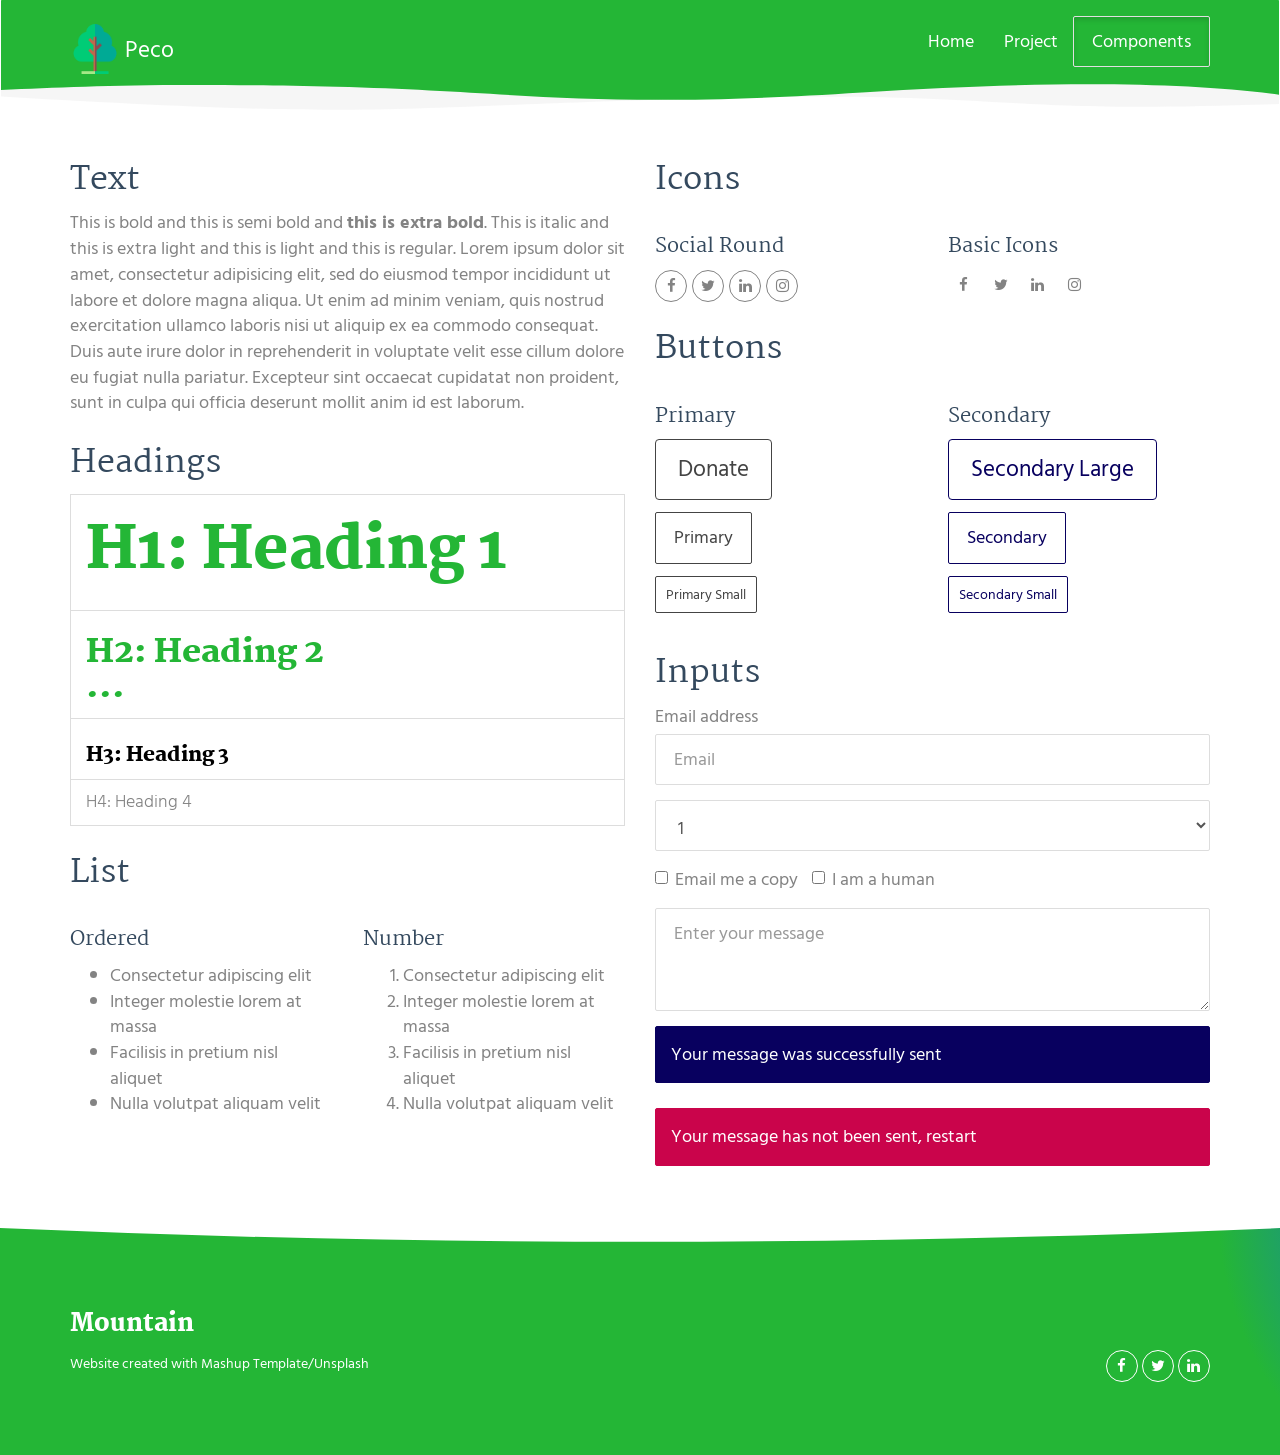
==== commit 750fa6a2: "Insta + fix pub + Paypal donation" ====
--- a/components.html
+++ b/components.html
@@ -183,7 +183,7 @@
               <h3 class="template-title-example">Primary</h2>
               <div class="row">
                   <div class="col-md-6">
-                  <p><a href="" class="btn btn-primary btn-lg">Primary Large</a></p>
+                  <p><a href="" class="btn btn-primary btn-lg">Donate</a></p>
                   <p><a href="" class="btn btn-primary">Primary </a></p>
                   <p><a href="" class="btn btn-primary btn-sm">Primary Small</a></p>
                 </div>
--- a/main.550dcf66.css
+++ b/main.550dcf66.css
@@ -3,7 +3,206 @@
  * Copyright 2011-2016 Twitter, Inc.
  * Licensed under MIT (https://github.com/twbs/bootstrap/blob/master/LICENSE)
  */
-/*! normalize.css v3.0.3 | MIT License | github.com/necolas/normalize.css */html{font-family:sans-serif;-ms-text-size-adjust:100%;-webkit-text-size-adjust:100%}body{margin:0}article,aside,details,figcaption,figure,footer,header,hgroup,main,menu,nav,section,summary{display:block}audio,canvas,progress,video{display:inline-block;vertical-align:baseline}audio:not([controls]){display:none;height:0}[hidden],template{display:none}a{background-color:transparent}a:active,a:hover{outline:0}abbr[title]{border-bottom:1px dotted}b,strong{font-weight:700}dfn{font-style:italic}h1{font-size:2em;margin:.67em 0}mark{background:#ff0;color:#000}small{font-size:80%}sub,sup{font-size:75%;line-height:0;position:relative;vertical-align:baseline}sup{top:-.5em}sub{bottom:-.25em}img{border:0}svg:not(:root){overflow:hidden}figure{margin:1em 40px}hr{box-sizing:content-box;height:0}pre{overflow:auto}code,kbd,pre,samp{font-family:monospace,monospace;font-size:1em}button,input,optgroup,select,textarea{color:inherit;font:inherit;margin:0}button{overflow:visible}button,select{text-transform:none}button,html input[type=button],input[type=reset],input[type=submit]{-webkit-appearance:button;cursor:pointer}button[disabled],html input[disabled]{cursor:default}button::-moz-focus-inner,input::-moz-focus-inner{border:0;padding:0}input{line-height:normal}input[type=checkbox],input[type=radio]{box-sizing:border-box;padding:0}input[type=number]::-webkit-inner-spin-button,input[type=number]::-webkit-outer-spin-button{height:auto}input[type=search]{-webkit-appearance:textfield;box-sizing:content-box}input[type=search]::-webkit-search-cancel-button,input[type=search]::-webkit-search-decoration{-webkit-appearance:none}fieldset{border:1px solid silver;margin:0 2px;padding:.35em .625em .75em}textarea{overflow:auto}optgroup{font-weight:700}table{border-collapse:collapse;border-spacing:0}td,th{padding:0}
-
-/*! Source: https://github.com/h5bp/html5-boilerplate/blob/master/src/css/main.css */@media print{*,:after,:before{background:transparent!important;color:#000!important;box-shadow:none!important;text-shadow:none!important}a,a:visited{text-decoration:underline}a[href]:after{content:" (" attr(href) ")"}abbr[title]:after{content:" (" attr(title) ")"}a[href^="#"]:after,a[href^="javascript:"]:after{content:""}blockquote,pre{border:1px solid #999;page-break-inside:avoid}thead{display:table-header-group}img,tr{page-break-inside:avoid}img{max-width:100%!important}h2,h3,p{orphans:3;widows:3}h2,h3{page-break-after:avoid}.navbar{display:none}.btn>.caret,.dropup>.btn>.caret{border-top-color:#000!important}.label{border:1px solid #000}.table{border-collapse:collapse!important}.table td,.table th{background-color:#fff!important}.table-bordered td,.table-bordered th{border:1px solid #ddd!important}}*,:after,:before{-webkit-box-sizing:border-box;-moz-box-sizing:border-box;box-sizing:border-box}html{font-size:10px;-webkit-tap-highlight-color:transparent}body{font-family:Hind Siliguri,Helvetica,Arial,sans-serif;font-size:18px;line-height:1.42857;color:#838383;background-color:#fff}button,input,select,textarea{font-family:inherit;font-size:inherit;line-height:inherit}a{color:#1763e9;text-decoration:none}a:focus,a:hover{color:#1045a4;text-decoration:underline}a:focus{outline:5px auto -webkit-focus-ring-color;outline-offset:-2px}figure{margin:0}img{vertical-align:middle}.img-responsive{display:block;max-width:100%;height:auto}.img-rounded{border-radius:4px}.img-thumbnail{padding:4px;line-height:1.42857;background-color:#fff;border:1px solid #ddd;border-radius:2px;-webkit-transition:all .2s ease-in-out;-o-transition:all .2s ease-in-out;transition:all .2s ease-in-out;display:inline-block;max-width:100%;height:auto}.img-circle{border-radius:50%}hr{margin-top:25px;margin-bottom:25px;border:0;border-top:1px solid #eee}.sr-only{position:absolute;width:1px;height:1px;margin:-1px;padding:0;overflow:hidden;clip:rect(0,0,0,0);border:0}.sr-only-focusable:active,.sr-only-focusable:focus{position:static;width:auto;height:auto;margin:0;overflow:visible;clip:auto}[role=button]{cursor:pointer}.h1,.h2,.h3,.h4,.h5,.h6,h1,h2,h3,h4,h5,h6{font-family:Martel,Times New Roman,Times,serif;font-weight:900;line-height:1.1;color:#24B636}.h1 .small,.h1 small,.h2 .small,.h2 small,.h3 .small,.h3 small,.h4 .small,.h4 small,.h5 .small,.h5 small,.h6 .small,.h6 small,h1 .small,h1 small,h2 .small,h2 small,h3 .small,h3 small,h4 .small,h4 small,h5 .small,h5 small,h6 .small,h6 small{font-weight:400;line-height:1;color:#777}.h1,.h2,.h3,h1,h2,h3{margin-top:25px;margin-bottom:12.5px}.h1 .small,.h1 small,.h2 .small,.h2 small,.h3 .small,.h3 small,h1 .small,h1 small,h2 .small,h2 small,h3 .small,h3 small{font-size:65%}.h4,.h5,.h6,h4,h5,h6{margin-top:12.5px;margin-bottom:12.5px}.h4 .small,.h4 small,.h5 .small,.h5 small,.h6 .small,.h6 small,h4 .small,h4 small,h5 .small,h5 small,h6 .small,h6 small{font-size:75%}.h1,h1{font-size:59px}.h2,h2{font-size:31px}.h3,h3{font-size:24px}.h4,.h5,h4,h5{font-size:18px}.h6,h6{font-size:16px}p{margin:0 0 12.5px}.lead{margin-bottom:25px;font-size:20px;font-weight:300;line-height:1.4}@media (min-width:768px){.lead{font-size:27px}}.small,small{font-size:77%}.mark,mark{background-color:#fcf8e3;padding:.2em}.text-left{text-align:left}.text-right{text-align:right}.text-center{text-align:center}.text-justify{text-align:justify}.text-nowrap{white-space:nowrap}.text-lowercase{text-transform:lowercase}.initialism,.text-uppercase{text-transform:uppercase}.text-capitalize{text-transform:capitalize}.text-muted{color:#777}.text-primary{color:#1763e9}a.text-primary:focus,a.text-primary:hover{color:#124fbb}.text-success{color:#fff}a.text-success:focus,a.text-success:hover{color:#e6e6e6}.text-info{color:#31708f}a.text-info:focus,a.text-info:hover{color:#245269}.text-warning{color:#8a6d3b}a.text-warning:focus,a.text-warning:hover{color:#66512c}.text-danger{color:#fff}a.text-danger:focus,a.text-danger:hover{color:#e6e6e6}.bg-primary{color:#fff;background-color:#1763e9}a.bg-primary:focus,a.bg-primary:hover{background-color:#124fbb}.bg-success{background-color:#08005f}a.bg-success:focus,a.bg-success:hover{background-color:#04002c}.bg-info{background-color:#d9edf7}a.bg-info:focus,a.bg-info:hover{background-color:#afd9ee}.bg-warning{background-color:#fcf8e3}a.bg-warning:focus,a.bg-warning:hover{background-color:#f7ecb5}.bg-danger{background-color:#ca044b}a.bg-danger:focus,a.bg-danger:hover{background-color:#980338}.page-header{padding-bottom:11.5px;margin:50px 0 25px;border-bottom:1px solid #eee}ol,ul{margin-top:0;margin-bottom:12.5px}ol ol,ol ul,ul ol,ul ul{margin-bottom:0}.list-inline,.list-unstyled{padding-left:0;list-style:none}.list-inline{margin-left:-5px}.list-inline>li{display:inline-block;padding-left:5px;padding-right:5px}dl{margin-top:0;margin-bottom:25px}dd,dt{line-height:1.42857}dt{font-weight:700}dd{margin-left:0}.dl-horizontal dd:after,.dl-horizontal dd:before{content:" ";display:table}.dl-horizontal dd:after{clear:both}@media (min-width:768px){.dl-horizontal dt{float:left;width:160px;clear:left;text-align:right;overflow:hidden;text-overflow:ellipsis;white-space:nowrap}.dl-horizontal dd{margin-left:180px}}abbr[data-original-title],abbr[title]{cursor:help;border-bottom:1px dotted #777}.initialism{font-size:90%}blockquote{padding:12.5px 25px;margin:0 0 25px;font-size:22.5px;border-left:5px solid #eee}blockquote ol:last-child,blockquote p:last-child,blockquote ul:last-child{margin-bottom:0}blockquote .small,blockquote footer,blockquote small{display:block;font-size:80%;line-height:1.42857;color:#777}blockquote .small:before,blockquote footer:before,blockquote small:before{content:"\2014   \A0"}.blockquote-reverse,blockquote.pull-right{padding-right:15px;padding-left:0;border-right:5px solid #eee;border-left:0;text-align:right}.blockquote-reverse .small:before,.blockquote-reverse footer:before,.blockquote-reverse small:before,blockquote.pull-right .small:before,blockquote.pull-right footer:before,blockquote.pull-right small:before{content:""}.blockquote-reverse .small:after,.blockquote-reverse footer:after,.blockquote-reverse small:after,blockquote.pull-right .small:after,blockquote.pull-right footer:after,blockquote.pull-right small:after{content:"\A0   \2014"}address{margin-bottom:25px;font-style:normal;line-height:1.42857}code,kbd,pre,samp{font-family:Menlo,Monaco,Consolas,Courier New,monospace}code{color:#c7254e;background-color:#f9f2f4}code,kbd{padding:2px 4px;font-size:90%;border-radius:2px}kbd{color:#fff;background-color:#333;box-shadow:inset 0 -1px 0 rgba(0,0,0,.25)}kbd kbd{padding:0;font-size:100%;font-weight:700;box-shadow:none}pre{display:block;padding:12px;margin:0 0 12.5px;font-size:17px;line-height:1.42857;word-break:break-all;word-wrap:break-word;color:#333;background-color:#f5f5f5;border:1px solid #ccc;border-radius:2px}pre code{padding:0;font-size:inherit;color:inherit;white-space:pre-wrap;background-color:transparent;border-radius:0}.pre-scrollable{max-height:340px;overflow-y:scroll}.container{margin-right:auto;margin-left:auto;padding-left:15px;padding-right:15px}.container:after,.container:before{content:" ";display:table}.container:after{clear:both}@media (min-width:768px){.container{width:750px}}@media (min-width:992px){.container{width:970px}}@media (min-width:1200px){.container{width:1170px}}.container-fluid{margin-right:auto;margin-left:auto;padding-left:15px;padding-right:15px}.container-fluid:after,.container-fluid:before{content:" ";display:table}.container-fluid:after{clear:both}.row{margin-left:-15px;margin-right:-15px}.row:after,.row:before{content:" ";display:table}.row:after{clear:both}.col-lg-1,.col-lg-2,.col-lg-3,.col-lg-4,.col-lg-5,.col-lg-6,.col-lg-7,.col-lg-8,.col-lg-9,.col-lg-10,.col-lg-11,.col-lg-12,.col-md-1,.col-md-2,.col-md-3,.col-md-4,.col-md-5,.col-md-6,.col-md-7,.col-md-8,.col-md-9,.col-md-10,.col-md-11,.col-md-12,.col-sm-1,.col-sm-2,.col-sm-3,.col-sm-4,.col-sm-5,.col-sm-6,.col-sm-7,.col-sm-8,.col-sm-9,.col-sm-10,.col-sm-11,.col-sm-12,.col-xs-1,.col-xs-2,.col-xs-3,.col-xs-4,.col-xs-5,.col-xs-6,.col-xs-7,.col-xs-8,.col-xs-9,.col-xs-10,.col-xs-11,.col-xs-12{position:relative;min-height:1px;padding-left:15px;padding-right:15px}.col-xs-1,.col-xs-2,.col-xs-3,.col-xs-4,.col-xs-5,.col-xs-6,.col-xs-7,.col-xs-8,.col-xs-9,.col-xs-10,.col-xs-11,.col-xs-12{float:left}.col-xs-1{width:8.33333%}.col-xs-2{width:16.66667%}.col-xs-3{width:25%}.col-xs-4{width:33.33333%}.col-xs-5{width:41.66667%}.col-xs-6{width:50%}.col-xs-7{width:58.33333%}.col-xs-8{width:66.66667%}.col-xs-9{width:75%}.col-xs-10{width:83.33333%}.col-xs-11{width:91.66667%}.col-xs-12{width:100%}.col-xs-pull-0{right:auto}.col-xs-pull-1{right:8.33333%}.col-xs-pull-2{right:16.66667%}.col-xs-pull-3{right:25%}.col-xs-pull-4{right:33.33333%}.col-xs-pull-5{right:41.66667%}.col-xs-pull-6{right:50%}.col-xs-pull-7{right:58.33333%}.col-xs-pull-8{right:66.66667%}.col-xs-pull-9{right:75%}.col-xs-pull-10{right:83.33333%}.col-xs-pull-11{right:91.66667%}.col-xs-pull-12{right:100%}.col-xs-push-0{left:auto}.col-xs-push-1{left:8.33333%}.col-xs-push-2{left:16.66667%}.col-xs-push-3{left:25%}.col-xs-push-4{left:33.33333%}.col-xs-push-5{left:41.66667%}.col-xs-push-6{left:50%}.col-xs-push-7{left:58.33333%}.col-xs-push-8{left:66.66667%}.col-xs-push-9{left:75%}.col-xs-push-10{left:83.33333%}.col-xs-push-11{left:91.66667%}.col-xs-push-12{left:100%}.col-xs-offset-0{margin-left:0}.col-xs-offset-1{margin-left:8.33333%}.col-xs-offset-2{margin-left:16.66667%}.col-xs-offset-3{margin-left:25%}.col-xs-offset-4{margin-left:33.33333%}.col-xs-offset-5{margin-left:41.66667%}.col-xs-offset-6{margin-left:50%}.col-xs-offset-7{margin-left:58.33333%}.col-xs-offset-8{margin-left:66.66667%}.col-xs-offset-9{margin-left:75%}.col-xs-offset-10{margin-left:83.33333%}.col-xs-offset-11{margin-left:91.66667%}.col-xs-offset-12{margin-left:100%}@media (min-width:768px){.col-sm-1,.col-sm-2,.col-sm-3,.col-sm-4,.col-sm-5,.col-sm-6,.col-sm-7,.col-sm-8,.col-sm-9,.col-sm-10,.col-sm-11,.col-sm-12{float:left}.col-sm-1{width:8.33333%}.col-sm-2{width:16.66667%}.col-sm-3{width:25%}.col-sm-4{width:33.33333%}.col-sm-5{width:41.66667%}.col-sm-6{width:50%}.col-sm-7{width:58.33333%}.col-sm-8{width:66.66667%}.col-sm-9{width:75%}.col-sm-10{width:83.33333%}.col-sm-11{width:91.66667%}.col-sm-12{width:100%}.col-sm-pull-0{right:auto}.col-sm-pull-1{right:8.33333%}.col-sm-pull-2{right:16.66667%}.col-sm-pull-3{right:25%}.col-sm-pull-4{right:33.33333%}.col-sm-pull-5{right:41.66667%}.col-sm-pull-6{right:50%}.col-sm-pull-7{right:58.33333%}.col-sm-pull-8{right:66.66667%}.col-sm-pull-9{right:75%}.col-sm-pull-10{right:83.33333%}.col-sm-pull-11{right:91.66667%}.col-sm-pull-12{right:100%}.col-sm-push-0{left:auto}.col-sm-push-1{left:8.33333%}.col-sm-push-2{left:16.66667%}.col-sm-push-3{left:25%}.col-sm-push-4{left:33.33333%}.col-sm-push-5{left:41.66667%}.col-sm-push-6{left:50%}.col-sm-push-7{left:58.33333%}.col-sm-push-8{left:66.66667%}.col-sm-push-9{left:75%}.col-sm-push-10{left:83.33333%}.col-sm-push-11{left:91.66667%}.col-sm-push-12{left:100%}.col-sm-offset-0{margin-left:0}.col-sm-offset-1{margin-left:8.33333%}.col-sm-offset-2{margin-left:16.66667%}.col-sm-offset-3{margin-left:25%}.col-sm-offset-4{margin-left:33.33333%}.col-sm-offset-5{margin-left:41.66667%}.col-sm-offset-6{margin-left:50%}.col-sm-offset-7{margin-left:58.33333%}.col-sm-offset-8{margin-left:66.66667%}.col-sm-offset-9{margin-left:75%}.col-sm-offset-10{margin-left:83.33333%}.col-sm-offset-11{margin-left:91.66667%}.col-sm-offset-12{margin-left:100%}}@media (min-width:992px){.col-md-1,.col-md-2,.col-md-3,.col-md-4,.col-md-5,.col-md-6,.col-md-7,.col-md-8,.col-md-9,.col-md-10,.col-md-11,.col-md-12{float:left}.col-md-1{width:8.33333%}.col-md-2{width:16.66667%}.col-md-3{width:25%}.col-md-4{width:33.33333%}.col-md-5{width:41.66667%}.col-md-6{width:50%}.col-md-7{width:58.33333%}.col-md-8{width:66.66667%}.col-md-9{width:75%}.col-md-10{width:83.33333%}.col-md-11{width:91.66667%}.col-md-12{width:100%}.col-md-pull-0{right:auto}.col-md-pull-1{right:8.33333%}.col-md-pull-2{right:16.66667%}.col-md-pull-3{right:25%}.col-md-pull-4{right:33.33333%}.col-md-pull-5{right:41.66667%}.col-md-pull-6{right:50%}.col-md-pull-7{right:58.33333%}.col-md-pull-8{right:66.66667%}.col-md-pull-9{right:75%}.col-md-pull-10{right:83.33333%}.col-md-pull-11{right:91.66667%}.col-md-pull-12{right:100%}.col-md-push-0{left:auto}.col-md-push-1{left:8.33333%}.col-md-push-2{left:16.66667%}.col-md-push-3{left:25%}.col-md-push-4{left:33.33333%}.col-md-push-5{left:41.66667%}.col-md-push-6{left:50%}.col-md-push-7{left:58.33333%}.col-md-push-8{left:66.66667%}.col-md-push-9{left:75%}.col-md-push-10{left:83.33333%}.col-md-push-11{left:91.66667%}.col-md-push-12{left:100%}.col-md-offset-0{margin-left:0}.col-md-offset-1{margin-left:8.33333%}.col-md-offset-2{margin-left:16.66667%}.col-md-offset-3{margin-left:25%}.col-md-offset-4{margin-left:33.33333%}.col-md-offset-5{margin-left:41.66667%}.col-md-offset-6{margin-left:50%}.col-md-offset-7{margin-left:58.33333%}.col-md-offset-8{margin-left:66.66667%}.col-md-offset-9{margin-left:75%}.col-md-offset-10{margin-left:83.33333%}.col-md-offset-11{margin-left:91.66667%}.col-md-offset-12{margin-left:100%}}@media (min-width:1200px){.col-lg-1,.col-lg-2,.col-lg-3,.col-lg-4,.col-lg-5,.col-lg-6,.col-lg-7,.col-lg-8,.col-lg-9,.col-lg-10,.col-lg-11,.col-lg-12{float:left}.col-lg-1{width:8.33333%}.col-lg-2{width:16.66667%}.col-lg-3{width:25%}.col-lg-4{width:33.33333%}.col-lg-5{width:41.66667%}.col-lg-6{width:50%}.col-lg-7{width:58.33333%}.col-lg-8{width:66.66667%}.col-lg-9{width:75%}.col-lg-10{width:83.33333%}.col-lg-11{width:91.66667%}.col-lg-12{width:100%}.col-lg-pull-0{right:auto}.col-lg-pull-1{right:8.33333%}.col-lg-pull-2{right:16.66667%}.col-lg-pull-3{right:25%}.col-lg-pull-4{right:33.33333%}.col-lg-pull-5{right:41.66667%}.col-lg-pull-6{right:50%}.col-lg-pull-7{right:58.33333%}.col-lg-pull-8{right:66.66667%}.col-lg-pull-9{right:75%}.col-lg-pull-10{right:83.33333%}.col-lg-pull-11{right:91.66667%}.col-lg-pull-12{right:100%}.col-lg-push-0{left:auto}.col-lg-push-1{left:8.33333%}.col-lg-push-2{left:16.66667%}.col-lg-push-3{left:25%}.col-lg-push-4{left:33.33333%}.col-lg-push-5{left:41.66667%}.col-lg-push-6{left:50%}.col-lg-push-7{left:58.33333%}.col-lg-push-8{left:66.66667%}.col-lg-push-9{left:75%}.col-lg-push-10{left:83.33333%}.col-lg-push-11{left:91.66667%}.col-lg-push-12{left:100%}.col-lg-offset-0{margin-left:0}.col-lg-offset-1{margin-left:8.33333%}.col-lg-offset-2{margin-left:16.66667%}.col-lg-offset-3{margin-left:25%}.col-lg-offset-4{margin-left:33.33333%}.col-lg-offset-5{margin-left:41.66667%}.col-lg-offset-6{margin-left:50%}.col-lg-offset-7{margin-left:58.33333%}.col-lg-offset-8{margin-left:66.66667%}.col-lg-offset-9{margin-left:75%}.col-lg-offset-10{margin-left:83.33333%}.col-lg-offset-11{margin-left:91.66667%}.col-lg-offset-12{margin-left:100%}}table{background-color:transparent}caption{padding-top:8px;padding-bottom:8px;color:#777}caption,th{text-align:left}.table{width:100%;max-width:100%;margin-bottom:25px}.table>tbody>tr>td,.table>tbody>tr>th,.table>tfoot>tr>td,.table>tfoot>tr>th,.table>thead>tr>td,.table>thead>tr>th{padding:8px;line-height:1.42857;vertical-align:top;border-top:1px solid #ddd}.table>thead>tr>th{vertical-align:bottom;border-bottom:2px solid #ddd}.table>caption+thead>tr:first-child>td,.table>caption+thead>tr:first-child>th,.table>colgroup+thead>tr:first-child>td,.table>colgroup+thead>tr:first-child>th,.table>thead:first-child>tr:first-child>td,.table>thead:first-child>tr:first-child>th{border-top:0}.table>tbody+tbody{border-top:2px solid #ddd}.table .table{background-color:#fff}.table-condensed>tbody>tr>td,.table-condensed>tbody>tr>th,.table-condensed>tfoot>tr>td,.table-condensed>tfoot>tr>th,.table-condensed>thead>tr>td,.table-condensed>thead>tr>th{padding:5px}.table-bordered,.table-bordered>tbody>tr>td,.table-bordered>tbody>tr>th,.table-bordered>tfoot>tr>td,.table-bordered>tfoot>tr>th,.table-bordered>thead>tr>td,.table-bordered>thead>tr>th{border:1px solid #ddd}.table-bordered>thead>tr>td,.table-bordered>thead>tr>th{border-bottom-width:2px}.table-striped>tbody>tr:nth-of-type(odd){background-color:#f9f9f9}.table-hover>tbody>tr:hover{background-color:#f5f5f5}table col[class*=col-]{position:static;float:none;display:table-column}table td[class*=col-],table th[class*=col-]{position:static;float:none;display:table-cell}.table>tbody>tr.active>td,.table>tbody>tr.active>th,.table>tbody>tr>td.active,.table>tbody>tr>th.active,.table>tfoot>tr.active>td,.table>tfoot>tr.active>th,.table>tfoot>tr>td.active,.table>tfoot>tr>th.active,.table>thead>tr.active>td,.table>thead>tr.active>th,.table>thead>tr>td.active,.table>thead>tr>th.active{background-color:#f5f5f5}.table-hover>tbody>tr.active:hover>td,.table-hover>tbody>tr.active:hover>th,.table-hover>tbody>tr:hover>.active,.table-hover>tbody>tr>td.active:hover,.table-hover>tbody>tr>th.active:hover{background-color:#e8e8e8}.table>tbody>tr.success>td,.table>tbody>tr.success>th,.table>tbody>tr>td.success,.table>tbody>tr>th.success,.table>tfoot>tr.success>td,.table>tfoot>tr.success>th,.table>tfoot>tr>td.success,.table>tfoot>tr>th.success,.table>thead>tr.success>td,.table>thead>tr.success>th,.table>thead>tr>td.success,.table>thead>tr>th.success{background-color:#08005f}.table-hover>tbody>tr.success:hover>td,.table-hover>tbody>tr.success:hover>th,.table-hover>tbody>tr:hover>.success,.table-hover>tbody>tr>td.success:hover,.table-hover>tbody>tr>th.success:hover{background-color:#060046}.table>tbody>tr.info>td,.table>tbody>tr.info>th,.table>tbody>tr>td.info,.table>tbody>tr>th.info,.table>tfoot>tr.info>td,.table>tfoot>tr.info>th,.table>tfoot>tr>td.info,.table>tfoot>tr>th.info,.table>thead>tr.info>td,.table>thead>tr.info>th,.table>thead>tr>td.info,.table>thead>tr>th.info{background-color:#d9edf7}.table-hover>tbody>tr.info:hover>td,.table-hover>tbody>tr.info:hover>th,.table-hover>tbody>tr:hover>.info,.table-hover>tbody>tr>td.info:hover,.table-hover>tbody>tr>th.info:hover{background-color:#c4e3f3}.table>tbody>tr.warning>td,.table>tbody>tr.warning>th,.table>tbody>tr>td.warning,.table>tbody>tr>th.warning,.table>tfoot>tr.warning>td,.table>tfoot>tr.warning>th,.table>tfoot>tr>td.warning,.table>tfoot>tr>th.warning,.table>thead>tr.warning>td,.table>thead>tr.warning>th,.table>thead>tr>td.warning,.table>thead>tr>th.warning{background-color:#fcf8e3}.table-hover>tbody>tr.warning:hover>td,.table-hover>tbody>tr.warning:hover>th,.table-hover>tbody>tr:hover>.warning,.table-hover>tbody>tr>td.warning:hover,.table-hover>tbody>tr>th.warning:hover{background-color:#faf2cc}.table>tbody>tr.danger>td,.table>tbody>tr.danger>th,.table>tbody>tr>td.danger,.table>tbody>tr>th.danger,.table>tfoot>tr.danger>td,.table>tfoot>tr.danger>th,.table>tfoot>tr>td.danger,.table>tfoot>tr>th.danger,.table>thead>tr.danger>td,.table>thead>tr.danger>th,.table>thead>tr>td.danger,.table>thead>tr>th.danger{background-color:#ca044b}.table-hover>tbody>tr.danger:hover>td,.table-hover>tbody>tr.danger:hover>th,.table-hover>tbody>tr:hover>.danger,.table-hover>tbody>tr>td.danger:hover,.table-hover>tbody>tr>th.danger:hover{background-color:#b10442}.table-responsive{overflow-x:auto;min-height:.01%}@media screen and (max-width:767px){.table-responsive{width:100%;margin-bottom:18.75px;overflow-y:hidden;-ms-overflow-style:-ms-autohiding-scrollbar;border:1px solid #ddd}.table-responsive>.table{margin-bottom:0}.table-responsive>.table>tbody>tr>td,.table-responsive>.table>tbody>tr>th,.table-responsive>.table>tfoot>tr>td,.table-responsive>.table>tfoot>tr>th,.table-responsive>.table>thead>tr>td,.table-responsive>.table>thead>tr>th{white-space:nowrap}.table-responsive>.table-bordered{border:0}.table-responsive>.table-bordered>tbody>tr>td:first-child,.table-responsive>.table-bordered>tbody>tr>th:first-child,.table-responsive>.table-bordered>tfoot>tr>td:first-child,.table-responsive>.table-bordered>tfoot>tr>th:first-child,.table-responsive>.table-bordered>thead>tr>td:first-child,.table-responsive>.table-bordered>thead>tr>th:first-child{border-left:0}.table-responsive>.table-bordered>tbody>tr>td:last-child,.table-responsive>.table-bordered>tbody>tr>th:last-child,.table-responsive>.table-bordered>tfoot>tr>td:last-child,.table-responsive>.table-bordered>tfoot>tr>th:last-child,.table-responsive>.table-bordered>thead>tr>td:last-child,.table-responsive>.table-bordered>thead>tr>th:last-child{border-right:0}.table-responsive>.table-bordered>tbody>tr:last-child>td,.table-responsive>.table-bordered>tbody>tr:last-child>th,.table-responsive>.table-bordered>tfoot>tr:last-child>td,.table-responsive>.table-bordered>tfoot>tr:last-child>th{border-bottom:0}}fieldset{margin:0;min-width:0}fieldset,legend{padding:0;border:0}legend{display:block;width:100%;margin-bottom:25px;font-size:27px;line-height:inherit;color:#333;border-bottom:1px solid #e5e5e5}label{display:inline-block;max-width:100%;margin-bottom:5px;font-weight:700}input[type=search]{-webkit-box-sizing:border-box;-moz-box-sizing:border-box;box-sizing:border-box}input[type=checkbox],input[type=radio]{margin:4px 0 0;margin-top:1px\9;line-height:normal}input[type=file]{display:block}input[type=range]{display:block;width:100%}select[multiple],select[size]{height:auto}input[type=checkbox]:focus,input[type=file]:focus,input[type=radio]:focus{outline:5px auto -webkit-focus-ring-color;outline-offset:-2px}output{padding-top:13px}.form-control,output{display:block;font-size:18px;line-height:1.42857;color:#555}.form-control{width:100%;height:51px;padding:12px 18px;background-color:#fff;background-image:none;border:1px solid #ddd;border-radius:2px;-webkit-box-shadow:inset 0 1px 1px rgba(0,0,0,.075);box-shadow:inset 0 1px 1px rgba(0,0,0,.075);-webkit-transition:border-color .15s ease-in-out,box-shadow .15s ease-in-out;-o-transition:border-color ease-in-out .15s,box-shadow ease-in-out .15s;transition:border-color .15s ease-in-out,box-shadow .15s ease-in-out}.form-control:focus{border-color:#66afe9;-webkit-box-shadow:inset 0 1px 1px rgba(0,0,0,.075),0 0 8px rgba(102,175,233,.6);box-shadow:inset 0 1px 1px rgba(0,0,0,.075),0 0 8px rgba(102,175,233,.6)}.form-control::-moz-placeholder{color:#999;opacity:1}.form-control:-ms-input-placeholder{color:#999}.form-control::-webkit-input-placeholder{color:#999}.form-control::-ms-expand{border:0;background-color:transparent}.form-control[disabled],.form-control[readonly],fieldset[disabled] .form-control{background-color:#eee;opacity:1}.form-control[disabled],fieldset[disabled] .form-control{cursor:not-allowed}textarea.form-control{height:auto}input[type=search]{-webkit-appearance:none}@media screen and (-webkit-min-device-pixel-ratio:0){input[type=date].form-control,input[type=datetime-local].form-control,input[type=month].form-control,input[type=time].form-control{line-height:51px}.input-group-sm>.input-group-btn>input[type=date].btn,.input-group-sm>.input-group-btn>input[type=datetime-local].btn,.input-group-sm>.input-group-btn>input[type=month].btn,.input-group-sm>.input-group-btn>input[type=time].btn,.input-group-sm>input[type=date].form-control,.input-group-sm>input[type=date].input-group-addon,.input-group-sm>input[type=datetime-local].form-control,.input-group-sm>input[type=datetime-local].input-group-addon,.input-group-sm>input[type=month].form-control,.input-group-sm>input[type=month].input-group-addon,.input-group-sm>input[type=time].form-control,.input-group-sm>input[type=time].input-group-addon,.input-group-sm input[type=date],.input-group-sm input[type=datetime-local],.input-group-sm input[type=month],.input-group-sm input[type=time],input[type=date].input-sm,input[type=datetime-local].input-sm,input[type=month].input-sm,input[type=time].input-sm{line-height:37px}.input-group-lg>.input-group-btn>input[type=date].btn,.input-group-lg>.input-group-btn>input[type=datetime-local].btn,.input-group-lg>.input-group-btn>input[type=month].btn,.input-group-lg>.input-group-btn>input[type=time].btn,.input-group-lg>input[type=date].form-control,.input-group-lg>input[type=date].input-group-addon,.input-group-lg>input[type=datetime-local].form-control,.input-group-lg>input[type=datetime-local].input-group-addon,.input-group-lg>input[type=month].form-control,.input-group-lg>input[type=month].input-group-addon,.input-group-lg>input[type=time].form-control,.input-group-lg>input[type=time].input-group-addon,.input-group-lg input[type=date],.input-group-lg input[type=datetime-local],.input-group-lg input[type=month],.input-group-lg input[type=time],input[type=date].input-lg,input[type=datetime-local].input-lg,input[type=month].input-lg,input[type=time].input-lg{line-height:61px}}.form-group{margin-bottom:15px}.checkbox,.radio{position:relative;display:block;margin-top:10px;margin-bottom:10px}.checkbox label,.radio label{min-height:25px;padding-left:20px;margin-bottom:0;font-weight:400;cursor:pointer}.checkbox-inline input[type=checkbox],.checkbox input[type=checkbox],.radio-inline input[type=radio],.radio input[type=radio]{position:absolute;margin-left:-20px;margin-top:4px\9}.checkbox+.checkbox,.radio+.radio{margin-top:-5px}.checkbox-inline,.radio-inline{position:relative;display:inline-block;padding-left:20px;margin-bottom:0;vertical-align:middle;font-weight:400;cursor:pointer}.checkbox-inline+.checkbox-inline,.radio-inline+.radio-inline{margin-top:0;margin-left:10px}.checkbox-inline.disabled,.checkbox.disabled label,.radio-inline.disabled,.radio.disabled label,fieldset[disabled] .checkbox-inline,fieldset[disabled] .checkbox label,fieldset[disabled] .radio-inline,fieldset[disabled] .radio label,fieldset[disabled] input[type=checkbox],fieldset[disabled] input[type=radio],input[type=checkbox].disabled,input[type=checkbox][disabled],input[type=radio].disabled,input[type=radio][disabled]{cursor:not-allowed}.form-control-static{padding-top:13px;padding-bottom:13px;margin-bottom:0;min-height:43px}.form-control-static.input-lg,.form-control-static.input-sm,.input-group-lg>.form-control-static.form-control,.input-group-lg>.form-control-static.input-group-addon,.input-group-lg>.input-group-btn>.form-control-static.btn,.input-group-sm>.form-control-static.form-control,.input-group-sm>.form-control-static.input-group-addon,.input-group-sm>.input-group-btn>.form-control-static.btn{padding-left:0;padding-right:0}.input-group-sm>.form-control,.input-group-sm>.input-group-addon,.input-group-sm>.input-group-btn>.btn,.input-sm{height:37px;padding:7px 10px;font-size:14px;line-height:1.5;border-radius:2px}.input-group-sm>.input-group-btn>select.btn,.input-group-sm>select.form-control,.input-group-sm>select.input-group-addon,select.input-sm{height:37px;line-height:37px}.input-group-sm>.input-group-btn>select[multiple].btn,.input-group-sm>.input-group-btn>textarea.btn,.input-group-sm>select[multiple].form-control,.input-group-sm>select[multiple].input-group-addon,.input-group-sm>textarea.form-control,.input-group-sm>textarea.input-group-addon,select[multiple].input-sm,textarea.input-sm{height:auto}.form-group-sm .form-control{height:37px;padding:7px 10px;font-size:14px;line-height:1.5;border-radius:2px}.form-group-sm select.form-control{height:37px;line-height:37px}.form-group-sm select[multiple].form-control,.form-group-sm textarea.form-control{height:auto}.form-group-sm .form-control-static{height:37px;min-height:39px;padding:8px 10px;font-size:14px;line-height:1.5}.input-group-lg>.form-control,.input-group-lg>.input-group-addon,.input-group-lg>.input-group-btn>.btn,.input-lg{height:61px;padding:14px 22px;font-size:23px;line-height:1.33333;border-radius:4px}.input-group-lg>.input-group-btn>select.btn,.input-group-lg>select.form-control,.input-group-lg>select.input-group-addon,select.input-lg{height:61px;line-height:61px}.input-group-lg>.input-group-btn>select[multiple].btn,.input-group-lg>.input-group-btn>textarea.btn,.input-group-lg>select[multiple].form-control,.input-group-lg>select[multiple].input-group-addon,.input-group-lg>textarea.form-control,.input-group-lg>textarea.input-group-addon,select[multiple].input-lg,textarea.input-lg{height:auto}.form-group-lg .form-control{height:61px;padding:14px 22px;font-size:23px;line-height:1.33333;border-radius:4px}.form-group-lg select.form-control{height:61px;line-height:61px}.form-group-lg select[multiple].form-control,.form-group-lg textarea.form-control{height:auto}.form-group-lg .form-control-static{height:61px;min-height:48px;padding:15px 22px;font-size:23px;line-height:1.33333}.has-feedback{position:relative}.has-feedback .form-control{padding-right:63.75px}.form-control-feedback{position:absolute;top:0;right:0;z-index:2;display:block;width:51px;height:51px;line-height:51px;text-align:center;pointer-events:none}.form-group-lg .form-control+.form-control-feedback,.input-group-lg+.form-control-feedback,.input-group-lg>.form-control+.form-control-feedback,.input-group-lg>.input-group-addon+.form-control-feedback,.input-group-lg>.input-group-btn>.btn+.form-control-feedback,.input-lg+.form-control-feedback{width:61px;height:61px;line-height:61px}.form-group-sm .form-control+.form-control-feedback,.input-group-sm+.form-control-feedback,.input-group-sm>.form-control+.form-control-feedback,.input-group-sm>.input-group-addon+.form-control-feedback,.input-group-sm>.input-group-btn>.btn+.form-control-feedback,.input-sm+.form-control-feedback{width:37px;height:37px;line-height:37px}.has-success .checkbox,.has-success .checkbox-inline,.has-success.checkbox-inline label,.has-success.checkbox label,.has-success .control-label,.has-success .help-block,.has-success .radio,.has-success .radio-inline,.has-success.radio-inline label,.has-success.radio label{color:#fff}.has-success .form-control{border-color:#fff;-webkit-box-shadow:inset 0 1px 1px rgba(0,0,0,.075);box-shadow:inset 0 1px 1px rgba(0,0,0,.075)}.has-success .form-control:focus{border-color:#e6e6e6;-webkit-box-shadow:inset 0 1px 1px rgba(0,0,0,.075),0 0 6px #fff;box-shadow:inset 0 1px 1px rgba(0,0,0,.075),0 0 6px #fff}.has-success .input-group-addon{color:#fff;border-color:#fff;background-color:#08005f}.has-success .form-control-feedback{color:#fff}.has-warning .checkbox,.has-warning .checkbox-inline,.has-warning.checkbox-inline label,.has-warning.checkbox label,.has-warning .control-label,.has-warning .help-block,.has-warning .radio,.has-warning .radio-inline,.has-warning.radio-inline label,.has-warning.radio label{color:#8a6d3b}.has-warning .form-control{border-color:#8a6d3b;-webkit-box-shadow:inset 0 1px 1px rgba(0,0,0,.075);box-shadow:inset 0 1px 1px rgba(0,0,0,.075)}.has-warning .form-control:focus{border-color:#66512c;-webkit-box-shadow:inset 0 1px 1px rgba(0,0,0,.075),0 0 6px #c0a16b;box-shadow:inset 0 1px 1px rgba(0,0,0,.075),0 0 6px #c0a16b}.has-warning .input-group-addon{color:#8a6d3b;border-color:#8a6d3b;background-color:#fcf8e3}.has-warning .form-control-feedback{color:#8a6d3b}.has-error .checkbox,.has-error .checkbox-inline,.has-error.checkbox-inline label,.has-error.checkbox label,.has-error .control-label,.has-error .help-block,.has-error .radio,.has-error .radio-inline,.has-error.radio-inline label,.has-error.radio label{color:#fff}.has-error .form-control{border-color:#fff;-webkit-box-shadow:inset 0 1px 1px rgba(0,0,0,.075);box-shadow:inset 0 1px 1px rgba(0,0,0,.075)}.has-error .form-control:focus{border-color:#e6e6e6;-webkit-box-shadow:inset 0 1px 1px rgba(0,0,0,.075),0 0 6px #fff;box-shadow:inset 0 1px 1px rgba(0,0,0,.075),0 0 6px #fff}.has-error .input-group-addon{color:#fff;border-color:#fff;background-color:#ca044b}.has-error .form-control-feedback{color:#fff}.has-feedback label~.form-control-feedback{top:30px}.has-feedback label.sr-only~.form-control-feedback{top:0}.help-block{display:block;margin-top:5px;margin-bottom:10px;color:#c3c3c3}@media (min-width:768px){.form-inline .form-group{display:inline-block;margin-bottom:0;vertical-align:middle}.form-inline .form-control{display:inline-block;width:auto;vertical-align:middle}.form-inline .form-control-static{display:inline-block}.form-inline .input-group{display:inline-table;vertical-align:middle}.form-inline .input-group .form-control,.form-inline .input-group .input-group-addon,.form-inline .input-group .input-group-btn{width:auto}.form-inline .input-group>.form-control{width:100%}.form-inline .control-label{margin-bottom:0;vertical-align:middle}.form-inline .checkbox,.form-inline .radio{display:inline-block;margin-top:0;margin-bottom:0;vertical-align:middle}.form-inline .checkbox label,.form-inline .radio label{padding-left:0}.form-inline .checkbox input[type=checkbox],.form-inline .radio input[type=radio]{position:relative;margin-left:0}.form-inline .has-feedback .form-control-feedback{top:0}}.form-horizontal .checkbox,.form-horizontal .checkbox-inline,.form-horizontal .radio,.form-horizontal .radio-inline{margin-top:0;margin-bottom:0;padding-top:13px}.form-horizontal .checkbox,.form-horizontal .radio{min-height:38px}.form-horizontal .form-group{margin-left:-15px;margin-right:-15px}.form-horizontal .form-group:after,.form-horizontal .form-group:before{content:" ";display:table}.form-horizontal .form-group:after{clear:both}@media (min-width:768px){.form-horizontal .control-label{text-align:right;margin-bottom:0;padding-top:13px}}.form-horizontal .has-feedback .form-control-feedback{right:15px}@media (min-width:768px){.form-horizontal .form-group-lg .control-label{padding-top:15px;font-size:23px}}@media (min-width:768px){.form-horizontal .form-group-sm .control-label{padding-top:8px;font-size:14px}}.btn{display:inline-block;margin-bottom:0;font-weight:400;text-align:center;vertical-align:middle;touch-action:manipulation;cursor:pointer;background-image:none;border:1px solid transparent;white-space:nowrap;padding:12px 18px;font-size:18px;line-height:1.42857;border-radius:2px;-webkit-user-select:none;-moz-user-select:none;-ms-user-select:none;user-select:none}.btn.active.focus,.btn.active:focus,.btn.focus,.btn:active.focus,.btn:active:focus,.btn:focus{outline:5px auto -webkit-focus-ring-color;outline-offset:-2px}.btn.focus,.btn:focus,.btn:hover{color:#fff;text-decoration:none}.btn.active,.btn:active{outline:0;background-image:none;-webkit-box-shadow:inset 0 3px 5px rgba(0,0,0,.125);box-shadow:inset 0 3px 5px rgba(0,0,0,.125)}.btn.disabled,.btn[disabled],fieldset[disabled] .btn{cursor:not-allowed;opacity:.65;filter:alpha(opacity=65);-webkit-box-shadow:none;box-shadow:none}a.btn.disabled,fieldset[disabled] a.btn{pointer-events:none}.btn-default{color:#fff;background-color:transparent;border-color:#fff}.btn-default.focus,.btn-default:focus{color:#fff;background-color:transparent;border-color:#bfbfbf}.btn-default.active,.btn-default:active,.btn-default:hover,.open>.btn-default.dropdown-toggle{color:#fff;background-color:transparent;border-color:#e0e0e0}.btn-default.active.focus,.btn-default.active:focus,.btn-default.active:hover,.btn-default:active.focus,.btn-default:active:focus,.btn-default:active:hover,.open>.btn-default.dropdown-toggle.focus,.open>.btn-default.dropdown-toggle:focus,.open>.btn-default.dropdown-toggle:hover{color:#fff;background-color:transparent;border-color:#bfbfbf}.btn-default.active,.btn-default:active,.open>.btn-default.dropdown-toggle{background-image:none}.btn-default.disabled.focus,.btn-default.disabled:focus,.btn-default.disabled:hover,.btn-default[disabled].focus,.btn-default[disabled]:focus,.btn-default[disabled]:hover,fieldset[disabled] .btn-default.focus,fieldset[disabled] .btn-default:focus,fieldset[disabled] .btn-default:hover{background-color:transparent;border-color:#fff}.btn-default .badge{color:transparent;background-color:#fff}.btn-primary{color:#444444;background-color:transparent;border-color:#444444}.btn-primary.focus,.btn-primary:focus{color:#1763e9;background-color:transparent;border-color:#0b3275}.btn-primary.active,.btn-primary:active,.btn-primary:hover,.open>.btn-primary.dropdown-toggle{color:#1763e9;background-color:transparent;border-color:#114bb2}.btn-primary.active.focus,.btn-primary.active:focus,.btn-primary.active:hover,.btn-primary:active.focus,.btn-primary:active:focus,.btn-primary:active:hover,.open>.btn-primary.dropdown-toggle.focus,.open>.btn-primary.dropdown-toggle:focus,.open>.btn-primary.dropdown-toggle:hover{color:#307C39;background-color:transparent;border-color:#0b3275}.btn-primary.active,.btn-primary:active,.open>.btn-primary.dropdown-toggle{background-image:none}.btn-primary.disabled.focus,.btn-primary.disabled:focus,.btn-primary.disabled:hover,.btn-primary[disabled].focus,.btn-primary[disabled]:focus,.btn-primary[disabled]:hover,fieldset[disabled] .btn-primary.focus,fieldset[disabled] .btn-primary:focus,fieldset[disabled] .btn-primary:hover{background-color:#307C39;border-color:#307C39}.btn-primary .badge{color:transparent;background-color:#307C39}.btn-success{color:#5cb85c;background-color:transparent;border-color:#5cb85c}.btn-success.focus,.btn-success:focus{color:#5cb85c;background-color:transparent;border-color:#2d672d}.btn-success.active,.btn-success:active,.btn-success:hover,.open>.btn-success.dropdown-toggle{color:#5cb85c;background-color:transparent;border-color:#419641}.btn-success.active.focus,.btn-success.active:focus,.btn-success.active:hover,.btn-success:active.focus,.btn-success:active:focus,.btn-success:active:hover,.open>.btn-success.dropdown-toggle.focus,.open>.btn-success.dropdown-toggle:focus,.open>.btn-success.dropdown-toggle:hover{color:#5cb85c;background-color:transparent;border-color:#2d672d}.btn-success.active,.btn-success:active,.open>.btn-success.dropdown-toggle{background-image:none}.btn-success.disabled.focus,.btn-success.disabled:focus,.btn-success.disabled:hover,.btn-success[disabled].focus,.btn-success[disabled]:focus,.btn-success[disabled]:hover,fieldset[disabled] .btn-success.focus,fieldset[disabled] .btn-success:focus,fieldset[disabled] .btn-success:hover{background-color:transparent;border-color:#5cb85c}.btn-success .badge{color:transparent;background-color:#5cb85c}.btn-info{border-color:#08005f}.btn-info,.btn-info.focus,.btn-info:focus{color:#08005f;background-color:transparent}.btn-info.focus,.btn-info:focus{border-color:#000}.btn-info.active,.btn-info:active,.btn-info:hover,.open>.btn-info.dropdown-toggle{color:#08005f;background-color:transparent;border-color:#030022}.btn-info.active.focus,.btn-info.active:focus,.btn-info.active:hover,.btn-info:active.focus,.btn-info:active:focus,.btn-info:active:hover,.open>.btn-info.dropdown-toggle.focus,.open>.btn-info.dropdown-toggle:focus,.open>.btn-info.dropdown-toggle:hover{color:#08005f;background-color:transparent;border-color:#000}.btn-info.active,.btn-info:active,.open>.btn-info.dropdown-toggle{background-image:none}.btn-info.disabled.focus,.btn-info.disabled:focus,.btn-info.disabled:hover,.btn-info[disabled].focus,.btn-info[disabled]:focus,.btn-info[disabled]:hover,fieldset[disabled] .btn-info.focus,fieldset[disabled] .btn-info:focus,fieldset[disabled] .btn-info:hover{background-color:transparent;border-color:#08005f}.btn-info .badge{color:transparent;background-color:#08005f}.btn-warning{color:#f0ad4e;background-color:transparent;border-color:#f0ad4e}.btn-warning.focus,.btn-warning:focus{color:#f0ad4e;background-color:transparent;border-color:#b06d0f}.btn-warning.active,.btn-warning:active,.btn-warning:hover,.open>.btn-warning.dropdown-toggle{color:#f0ad4e;background-color:transparent;border-color:#eb9316}.btn-warning.active.focus,.btn-warning.active:focus,.btn-warning.active:hover,.btn-warning:active.focus,.btn-warning:active:focus,.btn-warning:active:hover,.open>.btn-warning.dropdown-toggle.focus,.open>.btn-warning.dropdown-toggle:focus,.open>.btn-warning.dropdown-toggle:hover{color:#f0ad4e;background-color:transparent;border-color:#b06d0f}.btn-warning.active,.btn-warning:active,.open>.btn-warning.dropdown-toggle{background-image:none}.btn-warning.disabled.focus,.btn-warning.disabled:focus,.btn-warning.disabled:hover,.btn-warning[disabled].focus,.btn-warning[disabled]:focus,.btn-warning[disabled]:hover,fieldset[disabled] .btn-warning.focus,fieldset[disabled] .btn-warning:focus,fieldset[disabled] .btn-warning:hover{background-color:transparent;border-color:#f0ad4e}.btn-warning .badge{color:transparent;background-color:#f0ad4e}.btn-danger{color:#d9534f;background-color:transparent;border-color:#d9534f}.btn-danger.focus,.btn-danger:focus{color:#d9534f;background-color:transparent;border-color:#8b211e}.btn-danger.active,.btn-danger:active,.btn-danger:hover,.open>.btn-danger.dropdown-toggle{color:#d9534f;background-color:transparent;border-color:#c12e2a}.btn-danger.active.focus,.btn-danger.active:focus,.btn-danger.active:hover,.btn-danger:active.focus,.btn-danger:active:focus,.btn-danger:active:hover,.open>.btn-danger.dropdown-toggle.focus,.open>.btn-danger.dropdown-toggle:focus,.open>.btn-danger.dropdown-toggle:hover{color:#d9534f;background-color:transparent;border-color:#8b211e}.btn-danger.active,.btn-danger:active,.open>.btn-danger.dropdown-toggle{background-image:none}.btn-danger.disabled.focus,.btn-danger.disabled:focus,.btn-danger.disabled:hover,.btn-danger[disabled].focus,.btn-danger[disabled]:focus,.btn-danger[disabled]:hover,fieldset[disabled] .btn-danger.focus,fieldset[disabled] .btn-danger:focus,fieldset[disabled] .btn-danger:hover{background-color:transparent;border-color:#d9534f}.btn-danger .badge{color:transparent;background-color:#d9534f}.btn-link{color:#1763e9;font-weight:400;border-radius:0}.btn-link,.btn-link.active,.btn-link:active,.btn-link[disabled],fieldset[disabled] .btn-link{background-color:transparent;-webkit-box-shadow:none;box-shadow:none}.btn-link,.btn-link:active,.btn-link:focus,.btn-link:hover{border-color:transparent}.btn-link:focus,.btn-link:hover{color:#1045a4;text-decoration:underline;background-color:transparent}.btn-link[disabled]:focus,.btn-link[disabled]:hover,fieldset[disabled] .btn-link:focus,fieldset[disabled] .btn-link:hover{color:#777;text-decoration:none}.btn-group-lg>.btn,.btn-lg{padding:14px 22px;font-size:23px;line-height:1.33333;border-radius:4px}.btn-group-sm>.btn,.btn-sm{padding:7px 10px;font-size:14px;line-height:1.5;border-radius:2px}.btn-group-xs>.btn,.btn-xs{padding:1px 5px;font-size:14px;line-height:1.5;border-radius:2px}.btn-block{display:block;width:100%}.btn-block+.btn-block{margin-top:5px}input[type=button].btn-block,input[type=reset].btn-block,input[type=submit].btn-block{width:100%}.fade{opacity:0;-webkit-transition:opacity .15s linear;-o-transition:opacity .15s linear;transition:opacity .15s linear}.fade.in{opacity:1}.collapse{display:none}.collapse.in{display:block}tr.collapse.in{display:table-row}tbody.collapse.in{display:table-row-group}.collapsing{position:relative;height:0;overflow:hidden;-webkit-transition-property:height,visibility;transition-property:height,visibility;-webkit-transition-duration:.35s;transition-duration:.35s;-webkit-transition-timing-function:ease;transition-timing-function:ease}.caret{display:inline-block;width:0;height:0;margin-left:2px;vertical-align:middle;border-top:4px dashed;border-top:4px solid\9;border-right:4px solid transparent;border-left:4px solid transparent}.dropdown,.dropup{position:relative}.dropdown-toggle:focus{outline:0}.dropdown-menu{position:absolute;top:100%;left:0;z-index:1000;display:none;float:left;min-width:160px;padding:5px 0;margin:2px 0 0;list-style:none;font-size:18px;text-align:left;background-color:#fff;border:1px solid #ccc;border:1px solid rgba(0,0,0,.15);border-radius:2px;-webkit-box-shadow:0 6px 12px rgba(0,0,0,.175);box-shadow:0 6px 12px rgba(0,0,0,.175);background-clip:padding-box}.dropdown-menu.pull-right{right:0;left:auto}.dropdown-menu .divider{height:1px;margin:11.5px 0;overflow:hidden;background-color:#e5e5e5}.dropdown-menu>li>a{display:block;padding:3px 20px;clear:both;font-weight:400;line-height:1.42857;color:#333;white-space:nowrap}.dropdown-menu>li>a:focus,.dropdown-menu>li>a:hover{text-decoration:none;color:#262626;background-color:#f5f5f5}.dropdown-menu>.active>a,.dropdown-menu>.active>a:focus,.dropdown-menu>.active>a:hover{color:#fff;text-decoration:none;outline:0;background-color:#1763e9}.dropdown-menu>.disabled>a,.dropdown-menu>.disabled>a:focus,.dropdown-menu>.disabled>a:hover{color:#777}.dropdown-menu>.disabled>a:focus,.dropdown-menu>.disabled>a:hover{text-decoration:none;background-color:transparent;background-image:none;filter:progid:DXImageTransform.Microsoft.gradient(enabled = false);cursor:not-allowed}.open>.dropdown-menu{display:block}.open>a{outline:0}.dropdown-menu-right{left:auto;right:0}.dropdown-menu-left{left:0;right:auto}.dropdown-header{display:block;padding:3px 20px;font-size:14px;line-height:1.42857;color:#777;white-space:nowrap}.dropdown-backdrop{position:fixed;left:0;right:0;bottom:0;top:0;z-index:990}.pull-right>.dropdown-menu{right:0;left:auto}.dropup .caret,.navbar-fixed-bottom .dropdown .caret{border-top:0;border-bottom:4px dashed;border-bottom:4px solid\9;content:""}.dropup .dropdown-menu,.navbar-fixed-bottom .dropdown .dropdown-menu{top:auto;bottom:100%;margin-bottom:2px}@media (min-width:768px){.navbar-right .dropdown-menu{right:0;left:auto}.navbar-right .dropdown-menu-left{left:0;right:auto}}.btn-group,.btn-group-vertical{position:relative;display:inline-block;vertical-align:middle}.btn-group-vertical>.btn,.btn-group>.btn{position:relative;float:left}.btn-group-vertical>.btn.active,.btn-group-vertical>.btn:active,.btn-group-vertical>.btn:focus,.btn-group-vertical>.btn:hover,.btn-group>.btn.active,.btn-group>.btn:active,.btn-group>.btn:focus,.btn-group>.btn:hover{z-index:2}.btn-group .btn+.btn,.btn-group .btn+.btn-group,.btn-group .btn-group+.btn,.btn-group .btn-group+.btn-group{margin-left:-1px}.btn-toolbar{margin-left:-5px}.btn-toolbar:after,.btn-toolbar:before{content:" ";display:table}.btn-toolbar:after{clear:both}.btn-toolbar .btn,.btn-toolbar .btn-group,.btn-toolbar .input-group{float:left}.btn-toolbar>.btn,.btn-toolbar>.btn-group,.btn-toolbar>.input-group{margin-left:5px}.btn-group>.btn:not(:first-child):not(:last-child):not(.dropdown-toggle){border-radius:0}.btn-group>.btn:first-child{margin-left:0}.btn-group>.btn:first-child:not(:last-child):not(.dropdown-toggle){border-bottom-right-radius:0;border-top-right-radius:0}.btn-group>.btn:last-child:not(:first-child),.btn-group>.dropdown-toggle:not(:first-child){border-bottom-left-radius:0;border-top-left-radius:0}.btn-group>.btn-group{float:left}.btn-group>.btn-group:not(:first-child):not(:last-child)>.btn{border-radius:0}.btn-group>.btn-group:first-child:not(:last-child)>.btn:last-child,.btn-group>.btn-group:first-child:not(:last-child)>.dropdown-toggle{border-bottom-right-radius:0;border-top-right-radius:0}.btn-group>.btn-group:last-child:not(:first-child)>.btn:first-child{border-bottom-left-radius:0;border-top-left-radius:0}.btn-group .dropdown-toggle:active,.btn-group.open .dropdown-toggle{outline:0}.btn-group>.btn+.dropdown-toggle{padding-left:8px;padding-right:8px}.btn-group-lg.btn-group>.btn+.dropdown-toggle,.btn-group>.btn-lg+.dropdown-toggle{padding-left:12px;padding-right:12px}.btn-group.open .dropdown-toggle{-webkit-box-shadow:inset 0 3px 5px rgba(0,0,0,.125);box-shadow:inset 0 3px 5px rgba(0,0,0,.125)}.btn-group.open .dropdown-toggle.btn-link{-webkit-box-shadow:none;box-shadow:none}.btn .caret{margin-left:0}.btn-group-lg>.btn .caret,.btn-lg .caret{border-width:5px 5px 0;border-bottom-width:0}.dropup .btn-group-lg>.btn .caret,.dropup .btn-lg .caret{border-width:0 5px 5px}.btn-group-vertical>.btn,.btn-group-vertical>.btn-group,.btn-group-vertical>.btn-group>.btn{display:block;float:none;width:100%;max-width:100%}.btn-group-vertical>.btn-group:after,.btn-group-vertical>.btn-group:before{content:" ";display:table}.btn-group-vertical>.btn-group:after{clear:both}.btn-group-vertical>.btn-group>.btn{float:none}.btn-group-vertical>.btn+.btn,.btn-group-vertical>.btn+.btn-group,.btn-group-vertical>.btn-group+.btn,.btn-group-vertical>.btn-group+.btn-group{margin-top:-1px;margin-left:0}.btn-group-vertical>.btn:not(:first-child):not(:last-child){border-radius:0}.btn-group-vertical>.btn:first-child:not(:last-child){border-top-right-radius:2px;border-top-left-radius:2px;border-bottom-right-radius:0;border-bottom-left-radius:0}.btn-group-vertical>.btn:last-child:not(:first-child){border-top-right-radius:0;border-top-left-radius:0;border-bottom-right-radius:2px;border-bottom-left-radius:2px}.btn-group-vertical>.btn-group:not(:first-child):not(:last-child)>.btn{border-radius:0}.btn-group-vertical>.btn-group:first-child:not(:last-child)>.btn:last-child,.btn-group-vertical>.btn-group:first-child:not(:last-child)>.dropdown-toggle{border-bottom-right-radius:0;border-bottom-left-radius:0}.btn-group-vertical>.btn-group:last-child:not(:first-child)>.btn:first-child{border-top-right-radius:0;border-top-left-radius:0}.btn-group-justified{display:table;width:100%;table-layout:fixed;border-collapse:separate}.btn-group-justified>.btn,.btn-group-justified>.btn-group{float:none;display:table-cell;width:1%}.btn-group-justified>.btn-group .btn{width:100%}.btn-group-justified>.btn-group .dropdown-menu{left:auto}[data-toggle=buttons]>.btn-group>.btn input[type=checkbox],[data-toggle=buttons]>.btn-group>.btn input[type=radio],[data-toggle=buttons]>.btn input[type=checkbox],[data-toggle=buttons]>.btn input[type=radio]{position:absolute;clip:rect(0,0,0,0);pointer-events:none}.input-group{position:relative;display:table;border-collapse:separate}.input-group[class*=col-]{float:none;padding-left:0;padding-right:0}.input-group .form-control{position:relative;z-index:2;float:left;width:100%;margin-bottom:0}.input-group .form-control:focus{z-index:3}.input-group-addon,.input-group-btn,.input-group .form-control{display:table-cell}.input-group-addon:not(:first-child):not(:last-child),.input-group-btn:not(:first-child):not(:last-child),.input-group .form-control:not(:first-child):not(:last-child){border-radius:0}.input-group-addon,.input-group-btn{width:1%;white-space:nowrap;vertical-align:middle}.input-group-addon{padding:12px 18px;font-size:18px;font-weight:400;line-height:1;color:#555;text-align:center;background-color:#eee;border:1px solid #ddd;border-radius:2px}.input-group-addon.input-sm,.input-group-sm>.input-group-addon,.input-group-sm>.input-group-btn>.input-group-addon.btn{padding:7px 10px;font-size:14px;border-radius:2px}.input-group-addon.input-lg,.input-group-lg>.input-group-addon,.input-group-lg>.input-group-btn>.input-group-addon.btn{padding:14px 22px;font-size:23px;border-radius:4px}.input-group-addon input[type=checkbox],.input-group-addon input[type=radio]{margin-top:0}.input-group-addon:first-child,.input-group-btn:first-child>.btn,.input-group-btn:first-child>.btn-group>.btn,.input-group-btn:first-child>.dropdown-toggle,.input-group-btn:last-child>.btn-group:not(:last-child)>.btn,.input-group-btn:last-child>.btn:not(:last-child):not(.dropdown-toggle),.input-group .form-control:first-child{border-bottom-right-radius:0;border-top-right-radius:0}.input-group-addon:first-child{border-right:0}.input-group-addon:last-child,.input-group-btn:first-child>.btn-group:not(:first-child)>.btn,.input-group-btn:first-child>.btn:not(:first-child),.input-group-btn:last-child>.btn,.input-group-btn:last-child>.btn-group>.btn,.input-group-btn:last-child>.dropdown-toggle,.input-group .form-control:last-child{border-bottom-left-radius:0;border-top-left-radius:0}.input-group-addon:last-child{border-left:0}.input-group-btn{font-size:0;white-space:nowrap}.input-group-btn,.input-group-btn>.btn{position:relative}.input-group-btn>.btn+.btn{margin-left:-1px}.input-group-btn>.btn:active,.input-group-btn>.btn:focus,.input-group-btn>.btn:hover{z-index:2}.input-group-btn:first-child>.btn,.input-group-btn:first-child>.btn-group{margin-right:-1px}.input-group-btn:last-child>.btn,.input-group-btn:last-child>.btn-group{z-index:2;margin-left:-1px}.nav{margin-bottom:0;padding-left:0;list-style:none}.nav:after,.nav:before{content:" ";display:table}.nav:after{clear:both}.nav>li,.nav>li>a{position:relative;display:block}.nav>li>a{padding:10px 15px}.nav>li>a:focus,.nav>li>a:hover{text-decoration:none;background-color:#eee}.nav>li.disabled>a{color:#777}.nav>li.disabled>a:focus,.nav>li.disabled>a:hover{color:#777;text-decoration:none;background-color:transparent;cursor:not-allowed}.nav .open>a,.nav .open>a:focus,.nav .open>a:hover{background-color:#eee;border-color:#1763e9}.nav .nav-divider{height:1px;margin:11.5px 0;overflow:hidden;background-color:#e5e5e5}.nav>li>a>img{max-width:none}.nav-tabs{border-bottom:1px solid #ddd}.nav-tabs>li{float:left;margin-bottom:-1px}.nav-tabs>li>a{margin-right:2px;line-height:1.42857;border:1px solid transparent;border-radius:2px 2px 0 0}.nav-tabs>li>a:hover{border-color:#eee #eee #ddd}.nav-tabs>li.active>a,.nav-tabs>li.active>a:focus,.nav-tabs>li.active>a:hover{color:#555;background-color:#fff;border:1px solid #ddd;border-bottom-color:transparent;cursor:default}.nav-pills>li{float:left}.nav-pills>li>a{border-radius:2px}.nav-pills>li+li{margin-left:2px}.nav-pills>li.active>a,.nav-pills>li.active>a:focus,.nav-pills>li.active>a:hover{color:#fff;background-color:#1763e9}.nav-stacked>li{float:none}.nav-stacked>li+li{margin-top:2px;margin-left:0}.nav-justified,.nav-tabs.nav-justified{width:100%}.nav-justified>li,.nav-tabs.nav-justified>li{float:none}.nav-justified>li>a,.nav-tabs.nav-justified>li>a{text-align:center;margin-bottom:5px}.nav-justified>.dropdown .dropdown-menu{top:auto;left:auto}@media (min-width:768px){.nav-justified>li,.nav-tabs.nav-justified>li{display:table-cell;width:1%}.nav-justified>li>a,.nav-tabs.nav-justified>li>a{margin-bottom:0}}.nav-tabs-justified,.nav-tabs.nav-justified{border-bottom:0}.nav-tabs-justified>li>a,.nav-tabs.nav-justified>li>a{margin-right:0;border-radius:2px}.nav-tabs-justified>.active>a,.nav-tabs-justified>.active>a:focus,.nav-tabs-justified>.active>a:hover,.nav-tabs.nav-justified>.active>a,.nav-tabs.nav-justified>.active>a:focus,.nav-tabs.nav-justified>.active>a:hover{border:1px solid #ddd}@media (min-width:768px){.nav-tabs-justified>li>a,.nav-tabs.nav-justified>li>a{border-bottom:1px solid #ddd;border-radius:2px 2px 0 0}.nav-tabs-justified>.active>a,.nav-tabs-justified>.active>a:focus,.nav-tabs-justified>.active>a:hover,.nav-tabs.nav-justified>.active>a,.nav-tabs.nav-justified>.active>a:focus,.nav-tabs.nav-justified>.active>a:hover{border-bottom-color:#fff}}.tab-content>.tab-pane{display:none}.tab-content>.active{display:block}.nav-tabs .dropdown-menu{margin-top:-1px;border-top-right-radius:0;border-top-left-radius:0}.navbar{position:relative;min-height:80px;margin-bottom:25px;border:1px solid transparent}.navbar:after,.navbar:before{content:" ";display:table}.navbar:after{clear:both}@media (min-width:768px){.navbar{border-radius:2px}}.navbar-header:after,.navbar-header:before{content:" ";display:table}.navbar-header:after{clear:both}@media (min-width:768px){.navbar-header{float:left}}.navbar-collapse{overflow-x:visible;padding-right:15px;padding-left:15px;border-top:1px solid transparent;box-shadow:inset 0 1px 0 hsla(0,0%,100%,.1);-webkit-overflow-scrolling:touch}.navbar-collapse:after,.navbar-collapse:before{content:" ";display:table}.navbar-collapse:after{clear:both}.navbar-collapse.in{overflow-y:auto}@media (min-width:768px){.navbar-collapse{width:auto;border-top:0;box-shadow:none}.navbar-collapse.collapse{display:block!important;height:auto!important;padding-bottom:0;overflow:visible!important}.navbar-collapse.in{overflow-y:visible}.navbar-fixed-bottom .navbar-collapse,.navbar-fixed-top .navbar-collapse,.navbar-static-top .navbar-collapse{padding-left:0;padding-right:0}}.navbar-fixed-bottom .navbar-collapse,.navbar-fixed-top .navbar-collapse{max-height:340px}@media (max-device-width:480px) and (orientation:landscape){.navbar-fixed-bottom .navbar-collapse,.navbar-fixed-top .navbar-collapse{max-height:200px}}.container-fluid>.navbar-collapse,.container-fluid>.navbar-header,.container>.navbar-collapse,.container>.navbar-header{margin-right:-15px;margin-left:-15px}@media (min-width:768px){.container-fluid>.navbar-collapse,.container-fluid>.navbar-header,.container>.navbar-collapse,.container>.navbar-header{margin-right:0;margin-left:0}}.navbar-static-top{z-index:1000;border-width:0 0 1px}@media (min-width:768px){.navbar-static-top{border-radius:0}}.navbar-fixed-bottom,.navbar-fixed-top{position:fixed;right:0;left:0;z-index:1030}@media (min-width:768px){.navbar-fixed-bottom,.navbar-fixed-top{border-radius:0}}.navbar-fixed-top{top:0;border-width:0 0 1px}.navbar-fixed-bottom{bottom:0;margin-bottom:0;border-width:1px 0 0}.navbar-brand{float:left;padding:27.5px 15px;font-size:23px;line-height:25px;height:80px}.navbar-brand:focus,.navbar-brand:hover{text-decoration:none}.navbar-brand>img{display:block}@media (min-width:768px){.navbar>.container-fluid .navbar-brand,.navbar>.container .navbar-brand{margin-left:-15px}}.navbar-toggle{position:relative;float:right;margin-right:15px;padding:9px 10px;margin-top:23px;margin-bottom:23px;background-color:transparent;background-image:none;border:1px solid transparent;border-radius:2px}.navbar-toggle:focus{outline:0}.navbar-toggle .icon-bar{display:block;width:22px;height:2px;border-radius:1px}.navbar-toggle .icon-bar+.icon-bar{margin-top:4px}@media (min-width:768px){.navbar-toggle{display:none}}.navbar-nav{margin:13.75px -15px}.navbar-nav>li>a{padding-top:10px;padding-bottom:10px;line-height:25px}@media (max-width:767px){.navbar-nav .open .dropdown-menu{position:static;float:none;width:auto;margin-top:0;background-color:transparent;border:0;box-shadow:none}.navbar-nav .open .dropdown-menu .dropdown-header,.navbar-nav .open .dropdown-menu>li>a{padding:5px 15px 5px 25px}.navbar-nav .open .dropdown-menu>li>a{line-height:25px}.navbar-nav .open .dropdown-menu>li>a:focus,.navbar-nav .open .dropdown-menu>li>a:hover{background-image:none}}@media (min-width:768px){.navbar-nav{float:left;margin:0}.navbar-nav>li{float:left}.navbar-nav>li>a{padding-top:27.5px;padding-bottom:27.5px}}.navbar-form{margin:14.5px -15px;padding:10px 15px;border-top:1px solid transparent;border-bottom:1px solid transparent;-webkit-box-shadow:inset 0 1px 0 hsla(0,0%,100%,.1),0 1px 0 hsla(0,0%,100%,.1);box-shadow:inset 0 1px 0 hsla(0,0%,100%,.1),0 1px 0 hsla(0,0%,100%,.1)}@media (min-width:768px){.navbar-form .form-group{display:inline-block;margin-bottom:0;vertical-align:middle}.navbar-form .form-control{display:inline-block;width:auto;vertical-align:middle}.navbar-form .form-control-static{display:inline-block}.navbar-form .input-group{display:inline-table;vertical-align:middle}.navbar-form .input-group .form-control,.navbar-form .input-group .input-group-addon,.navbar-form .input-group .input-group-btn{width:auto}.navbar-form .input-group>.form-control{width:100%}.navbar-form .control-label{margin-bottom:0;vertical-align:middle}.navbar-form .checkbox,.navbar-form .radio{display:inline-block;margin-top:0;margin-bottom:0;vertical-align:middle}.navbar-form .checkbox label,.navbar-form .radio label{padding-left:0}.navbar-form .checkbox input[type=checkbox],.navbar-form .radio input[type=radio]{position:relative;margin-left:0}.navbar-form .has-feedback .form-control-feedback{top:0}}@media (max-width:767px){.navbar-form .form-group{margin-bottom:5px}.navbar-form .form-group:last-child{margin-bottom:0}}@media (min-width:768px){.navbar-form{width:auto;border:0;margin-left:0;margin-right:0;padding-top:0;padding-bottom:0;-webkit-box-shadow:none;box-shadow:none}}.navbar-nav>li>.dropdown-menu{margin-top:0;border-top-right-radius:0;border-top-left-radius:0}.navbar-fixed-bottom .navbar-nav>li>.dropdown-menu{margin-bottom:0;border-top-right-radius:2px;border-top-left-radius:2px;border-bottom-right-radius:0;border-bottom-left-radius:0}.navbar-btn{margin-top:14.5px;margin-bottom:14.5px}.btn-group-sm>.navbar-btn.btn,.navbar-btn.btn-sm{margin-top:21.5px;margin-bottom:21.5px}.btn-group-xs>.navbar-btn.btn,.navbar-btn.btn-xs{margin-top:29px;margin-bottom:29px}.navbar-text{margin-top:27.5px;margin-bottom:27.5px}@media (min-width:768px){.navbar-text{float:left;margin-left:15px;margin-right:15px}}@media (min-width:768px){.navbar-left{float:left!important}.navbar-right{float:right!important;margin-right:-15px}.navbar-right~.navbar-right{margin-right:0}}.navbar-default{background-color:transparent;border-color:transparent}.navbar-default .navbar-brand{color:#fff}.navbar-default .navbar-brand:focus,.navbar-default .navbar-brand:hover{color:#e6e6e6;background-color:transparent}.navbar-default .navbar-text{color:#838383}.navbar-default .navbar-nav>li>a{color:#fff}.navbar-default .navbar-nav>li>a:focus,.navbar-default .navbar-nav>li>a:hover{color:#e6e6e6;background-color:transparent}.navbar-default .navbar-nav>.active>a,.navbar-default .navbar-nav>.active>a:focus,.navbar-default .navbar-nav>.active>a:hover{color:#fff;background-color:transparent}.navbar-default .navbar-nav>.disabled>a,.navbar-default .navbar-nav>.disabled>a:focus,.navbar-default .navbar-nav>.disabled>a:hover{color:#ccc;background-color:transparent}.navbar-default .navbar-toggle{border-color:#ddd}.navbar-default .navbar-toggle:focus,.navbar-default .navbar-toggle:hover{background-color:#ddd}.navbar-default .navbar-toggle .icon-bar{background-color:#888}.navbar-default .navbar-collapse,.navbar-default .navbar-form{border-color:transparent}.navbar-default .navbar-nav>.open>a,.navbar-default .navbar-nav>.open>a:focus,.navbar-default .navbar-nav>.open>a:hover{background-color:transparent;color:#fff}@media (max-width:767px){.navbar-default .navbar-nav .open .dropdown-menu>li>a{color:#fff}.navbar-default .navbar-nav .open .dropdown-menu>li>a:focus,.navbar-default .navbar-nav .open .dropdown-menu>li>a:hover{color:#e6e6e6;background-color:transparent}.navbar-default .navbar-nav .open .dropdown-menu>.active>a,.navbar-default .navbar-nav .open .dropdown-menu>.active>a:focus,.navbar-default .navbar-nav .open .dropdown-menu>.active>a:hover{color:#fff;background-color:transparent}.navbar-default .navbar-nav .open .dropdown-menu>.disabled>a,.navbar-default .navbar-nav .open .dropdown-menu>.disabled>a:focus,.navbar-default .navbar-nav .open .dropdown-menu>.disabled>a:hover{color:#ccc;background-color:transparent}}.navbar-default .navbar-link{color:#fff}.navbar-default .navbar-link:hover{color:#e6e6e6}.navbar-default .btn-link{color:#fff}.navbar-default .btn-link:focus,.navbar-default .btn-link:hover{color:#e6e6e6}.navbar-default .btn-link[disabled]:focus,.navbar-default .btn-link[disabled]:hover,fieldset[disabled] .navbar-default .btn-link:focus,fieldset[disabled] .navbar-default .btn-link:hover{color:#ccc}.navbar-inverse{background-color:#222;border-color:#1763e9}.navbar-inverse .navbar-brand{color:#fff}.navbar-inverse .navbar-brand:focus,.navbar-inverse .navbar-brand:hover{color:#fff;background-color:transparent}.navbar-inverse .navbar-nav>li>a,.navbar-inverse .navbar-text{color:#fff}.navbar-inverse .navbar-nav>li>a:focus,.navbar-inverse .navbar-nav>li>a:hover{color:#fff;background-color:transparent}.navbar-inverse .navbar-nav>.active>a,.navbar-inverse .navbar-nav>.active>a:focus,.navbar-inverse .navbar-nav>.active>a:hover{color:#fff;background-color:#090909}.navbar-inverse .navbar-nav>.disabled>a,.navbar-inverse .navbar-nav>.disabled>a:focus,.navbar-inverse .navbar-nav>.disabled>a:hover{color:#444;background-color:transparent}.navbar-inverse .navbar-toggle{border-color:#333}.navbar-inverse .navbar-toggle:focus,.navbar-inverse .navbar-toggle:hover{background-color:#333}.navbar-inverse .navbar-toggle .icon-bar{background-color:#fff}.navbar-inverse .navbar-collapse,.navbar-inverse .navbar-form{border-color:#101010}.navbar-inverse .navbar-nav>.open>a,.navbar-inverse .navbar-nav>.open>a:focus,.navbar-inverse .navbar-nav>.open>a:hover{background-color:#090909;color:#fff}@media (max-width:767px){.navbar-inverse .navbar-nav .open .dropdown-menu>.dropdown-header{border-color:#1763e9}.navbar-inverse .navbar-nav .open .dropdown-menu .divider{background-color:#1763e9}.navbar-inverse .navbar-nav .open .dropdown-menu>li>a{color:#fff}.navbar-inverse .navbar-nav .open .dropdown-menu>li>a:focus,.navbar-inverse .navbar-nav .open .dropdown-menu>li>a:hover{color:#fff;background-color:transparent}.navbar-inverse .navbar-nav .open .dropdown-menu>.active>a,.navbar-inverse .navbar-nav .open .dropdown-menu>.active>a:focus,.navbar-inverse .navbar-nav .open .dropdown-menu>.active>a:hover{color:#fff;background-color:#090909}.navbar-inverse .navbar-nav .open .dropdown-menu>.disabled>a,.navbar-inverse .navbar-nav .open .dropdown-menu>.disabled>a:focus,.navbar-inverse .navbar-nav .open .dropdown-menu>.disabled>a:hover{color:#444;background-color:transparent}}.navbar-inverse .btn-link,.navbar-inverse .btn-link:focus,.navbar-inverse .btn-link:hover,.navbar-inverse .navbar-link,.navbar-inverse .navbar-link:hover{color:#fff}.navbar-inverse .btn-link[disabled]:focus,.navbar-inverse .btn-link[disabled]:hover,fieldset[disabled] .navbar-inverse .btn-link:focus,fieldset[disabled] .navbar-inverse .btn-link:hover{color:#444}.label{display:inline;padding:.2em .6em .3em;font-size:75%;font-weight:700;line-height:1;color:#fff;text-align:center;white-space:nowrap;vertical-align:baseline;border-radius:.25em}.label:empty{display:none}.btn .label{position:relative;top:-1px}a.label:focus,a.label:hover{color:#fff;text-decoration:none;cursor:pointer}.label-default{background-color:#777}.label-default[href]:focus,.label-default[href]:hover{background-color:#5e5e5e}.label-primary{background-color:#1763e9}.label-primary[href]:focus,.label-primary[href]:hover{background-color:#124fbb}.label-success{background-color:#5cb85c}.label-success[href]:focus,.label-success[href]:hover{background-color:#449d44}.label-info{background-color:#08005f}.label-info[href]:focus,.label-info[href]:hover{background-color:#04002c}.label-warning{background-color:#f0ad4e}.label-warning[href]:focus,.label-warning[href]:hover{background-color:#ec971f}.label-danger{background-color:#d9534f}.label-danger[href]:focus,.label-danger[href]:hover{background-color:#c9302c}.badge{display:inline-block;min-width:10px;padding:3px 7px;font-size:14px;font-weight:700;color:#fff;line-height:1;vertical-align:middle;white-space:nowrap;text-align:center;background-color:#777;border-radius:10px}.badge:empty{display:none}.btn .badge{position:relative;top:-1px}.btn-group-xs>.btn .badge,.btn-xs .badge{top:0;padding:1px 5px}.list-group-item.active>.badge,.nav-pills>.active>a>.badge{color:#1763e9;background-color:#fff}.list-group-item>.badge{float:right}.list-group-item>.badge+.badge{margin-right:5px}.nav-pills>li>a>.badge{margin-left:3px}a.badge:focus,a.badge:hover{color:#fff;text-decoration:none;cursor:pointer}.alert{padding:15px;margin-bottom:25px;border:1px solid transparent;border-radius:2px}.alert h4{margin-top:0;color:inherit}.alert .alert-link{font-weight:700}.alert>p,.alert>ul{margin-bottom:0}.alert>p+p{margin-top:5px}.alert-dismissable,.alert-dismissible{padding-right:35px}.alert-dismissable .close,.alert-dismissible .close{position:relative;top:-2px;right:-21px;color:inherit}.alert-success{background-color:#08005f;border-color:#08005f;color:#fff}.alert-success hr{border-top-color:#060046}.alert-success .alert-link{color:#e6e6e6}.alert-info{background-color:#d9edf7;border-color:#bce8f1;color:#31708f}.alert-info hr{border-top-color:#a6e1ec}.alert-info .alert-link{color:#245269}.alert-warning{background-color:#fcf8e3;border-color:#faebcc;color:#8a6d3b}.alert-warning hr{border-top-color:#f7e1b5}.alert-warning .alert-link{color:#66512c}.alert-danger{background-color:#ca044b;border-color:#ca044b;color:#fff}.alert-danger hr{border-top-color:#b10442}.alert-danger .alert-link{color:#e6e6e6}.embed-responsive{position:relative;display:block;height:0;padding:0;overflow:hidden}.embed-responsive .embed-responsive-item,.embed-responsive embed,.embed-responsive iframe,.embed-responsive object,.embed-responsive video{position:absolute;top:0;left:0;bottom:0;height:100%;width:100%;border:0}.embed-responsive-16by9{padding-bottom:56.25%}.embed-responsive-4by3{padding-bottom:75%}.close{float:right;font-size:27px;font-weight:700;line-height:1;color:#000;text-shadow:0 1px 0 #fff;opacity:.2;filter:alpha(opacity=20)}.close:focus,.close:hover{color:#000;text-decoration:none;cursor:pointer;opacity:.5;filter:alpha(opacity=50)}button.close{padding:0;cursor:pointer;background:transparent;border:0;-webkit-appearance:none}.carousel,.carousel-inner{position:relative}.carousel-inner{overflow:hidden;width:100%}.carousel-inner>.item{display:none;position:relative;-webkit-transition:left .6s ease-in-out;-o-transition:.6s ease-in-out left;transition:left .6s ease-in-out}.carousel-inner>.item>a>img,.carousel-inner>.item>img{display:block;height:auto;line-height:1}@media (-webkit-transform-3d),(transform-3d){.carousel-inner>.item{-webkit-transition:-webkit-transform .6s ease-in-out;-moz-transition:-moz-transform .6s ease-in-out;-o-transition:-o-transform .6s ease-in-out;transition:transform .6s ease-in-out;-webkit-backface-visibility:hidden;-moz-backface-visibility:hidden;backface-visibility:hidden;-webkit-perspective:1000px;-moz-perspective:1000px;perspective:1000px}.carousel-inner>.item.active.right,.carousel-inner>.item.next{-webkit-transform:translate3d(100%,0,0);transform:translate3d(100%,0,0);left:0}.carousel-inner>.item.active.left,.carousel-inner>.item.prev{-webkit-transform:translate3d(-100%,0,0);transform:translate3d(-100%,0,0);left:0}.carousel-inner>.item.active,.carousel-inner>.item.next.left,.carousel-inner>.item.prev.right{-webkit-transform:translateZ(0);transform:translateZ(0);left:0}}.carousel-inner>.active,.carousel-inner>.next,.carousel-inner>.prev{display:block}.carousel-inner>.active{left:0}.carousel-inner>.next,.carousel-inner>.prev{position:absolute;top:0;width:100%}.carousel-inner>.next{left:100%}.carousel-inner>.prev{left:-100%}.carousel-inner>.next.left,.carousel-inner>.prev.right{left:0}.carousel-inner>.active.left{left:-100%}.carousel-inner>.active.right{left:100%}.carousel-control{position:absolute;top:0;left:0;bottom:0;width:15%;opacity:.5;filter:alpha(opacity=50);font-size:20px;color:#fff;text-align:center;text-shadow:0 1px 2px rgba(0,0,0,.6);background-color:transparent}.carousel-control.left{background-image:-webkit-linear-gradient(left,rgba(0,0,0,.5),rgba(0,0,0,.0001));background-image:-o-linear-gradient(left,rgba(0,0,0,.5) 0,rgba(0,0,0,.0001) 100%);background-image:linear-gradient(90deg,rgba(0,0,0,.5) 0,rgba(0,0,0,.0001));background-repeat:repeat-x;filter:progid:DXImageTransform.Microsoft.gradient(startColorstr="#80000000",endColorstr="#00000000",GradientType=1)}.carousel-control.right{left:auto;right:0;background-image:-webkit-linear-gradient(left,rgba(0,0,0,.0001),rgba(0,0,0,.5));background-image:-o-linear-gradient(left,rgba(0,0,0,.0001) 0,rgba(0,0,0,.5) 100%);background-image:linear-gradient(90deg,rgba(0,0,0,.0001) 0,rgba(0,0,0,.5));background-repeat:repeat-x;filter:progid:DXImageTransform.Microsoft.gradient(startColorstr="#00000000",endColorstr="#80000000",GradientType=1)}.carousel-control:focus,.carousel-control:hover{outline:0;color:#fff;text-decoration:none;opacity:.9;filter:alpha(opacity=90)}.carousel-control .glyphicon-chevron-left,.carousel-control .glyphicon-chevron-right,.carousel-control .icon-next,.carousel-control .icon-prev{position:absolute;top:50%;margin-top:-10px;z-index:5;display:inline-block}.carousel-control .glyphicon-chevron-left,.carousel-control .icon-prev{left:50%;margin-left:-10px}.carousel-control .glyphicon-chevron-right,.carousel-control .icon-next{right:50%;margin-right:-10px}.carousel-control .icon-next,.carousel-control .icon-prev{width:20px;height:20px;line-height:1;font-family:serif}.carousel-control .icon-prev:before{content:"\2039"}.carousel-control .icon-next:before{content:"\203A"}.carousel-indicators{position:absolute;bottom:10px;left:50%;z-index:15;width:60%;margin-left:-30%;padding-left:0;list-style:none;text-align:center}.carousel-indicators li{display:inline-block;width:10px;height:10px;margin:1px;text-indent:-999px;border:1px solid #fff;border-radius:10px;cursor:pointer;background-color:#000\9;background-color:transparent}.carousel-indicators .active{margin:0;width:12px;height:12px;background-color:#fff}.carousel-caption{position:absolute;left:15%;right:15%;bottom:20px;z-index:10;padding-top:20px;padding-bottom:20px;color:#fff;text-align:center;text-shadow:0 1px 2px rgba(0,0,0,.6)}.carousel-caption .btn{text-shadow:none}@media screen and (min-width:768px){.carousel-control .glyphicon-chevron-left,.carousel-control .glyphicon-chevron-right,.carousel-control .icon-next,.carousel-control .icon-prev{width:30px;height:30px;margin-top:-10px;font-size:30px}.carousel-control .glyphicon-chevron-left,.carousel-control .icon-prev{margin-left:-10px}.carousel-control .glyphicon-chevron-right,.carousel-control .icon-next{margin-right:-10px}.carousel-caption{left:20%;right:20%;padding-bottom:30px}.carousel-indicators{bottom:20px}}.clearfix:after,.clearfix:before{content:" ";display:table}.clearfix:after{clear:both}.center-block{display:block;margin-left:auto;margin-right:auto}.pull-right{float:right!important}.pull-left{float:left!important}.hide{display:none!important}.show{display:block!important}.invisible{visibility:hidden}.text-hide{font:0/0 a;color:transparent;text-shadow:none;background-color:transparent;border:0}.hidden{display:none!important}.affix{position:fixed}@-ms-viewport{width:device-width}.visible-lg,.visible-lg-block,.visible-lg-inline,.visible-lg-inline-block,.visible-md,.visible-md-block,.visible-md-inline,.visible-md-inline-block,.visible-sm,.visible-sm-block,.visible-sm-inline,.visible-sm-inline-block,.visible-xs,.visible-xs-block,.visible-xs-inline,.visible-xs-inline-block{display:none!important}@media (max-width:767px){.visible-xs{display:block!important}table.visible-xs{display:table!important}tr.visible-xs{display:table-row!important}td.visible-xs,th.visible-xs{display:table-cell!important}}@media (max-width:767px){.visible-xs-block{display:block!important}}@media (max-width:767px){.visible-xs-inline{display:inline!important}}@media (max-width:767px){.visible-xs-inline-block{display:inline-block!important}}@media (min-width:768px) and (max-width:991px){.visible-sm{display:block!important}table.visible-sm{display:table!important}tr.visible-sm{display:table-row!important}td.visible-sm,th.visible-sm{display:table-cell!important}}@media (min-width:768px) and (max-width:991px){.visible-sm-block{display:block!important}}@media (min-width:768px) and (max-width:991px){.visible-sm-inline{display:inline!important}}@media (min-width:768px) and (max-width:991px){.visible-sm-inline-block{display:inline-block!important}}@media (min-width:992px) and (max-width:1199px){.visible-md{display:block!important}table.visible-md{display:table!important}tr.visible-md{display:table-row!important}td.visible-md,th.visible-md{display:table-cell!important}}@media (min-width:992px) and (max-width:1199px){.visible-md-block{display:block!important}}@media (min-width:992px) and (max-width:1199px){.visible-md-inline{display:inline!important}}@media (min-width:992px) and (max-width:1199px){.visible-md-inline-block{display:inline-block!important}}@media (min-width:1200px){.visible-lg{display:block!important}table.visible-lg{display:table!important}tr.visible-lg{display:table-row!important}td.visible-lg,th.visible-lg{display:table-cell!important}}@media (min-width:1200px){.visible-lg-block{display:block!important}}@media (min-width:1200px){.visible-lg-inline{display:inline!important}}@media (min-width:1200px){.visible-lg-inline-block{display:inline-block!important}}@media (max-width:767px){.hidden-xs{display:none!important}}@media (min-width:768px) and (max-width:991px){.hidden-sm{display:none!important}}@media (min-width:992px) and (max-width:1199px){.hidden-md{display:none!important}}@media (min-width:1200px){.hidden-lg{display:none!important}}.visible-print{display:none!important}@media print{.visible-print{display:block!important}table.visible-print{display:table!important}tr.visible-print{display:table-row!important}td.visible-print,th.visible-print{display:table-cell!important}}.visible-print-block{display:none!important}@media print{.visible-print-block{display:block!important}}.visible-print-inline{display:none!important}@media print{.visible-print-inline{display:inline!important}}.visible-print-inline-block{display:none!important}@media print{.visible-print-inline-block{display:inline-block!important}}@media print{.hidden-print{display:none!important}}.grid,.no-space{padding:0;overflow:hidden}.list-unstyled li{line-height:1.58em}.section-container{padding:60px 0}.section-container-spacer{margin-bottom:30px}.hero-full-container{padding:20% 0}@media (min-width:992px){.hero-full-container{padding:15% 0}}.hero-container{padding:120px 0 60px}.white-text-container a,.white-text-container h1,.white-text-container h2,.white-text-container h3,.white-text-container h4,.white-text-container h5,.white-text-container p{color:#fff}@media (max-width:992px){.address-container{margin-top:20px}}.background-image-container{text-align:center;background-image:url(./assets/images/wave-hero-background.svg)}.background-image-container,.footer-container{background-size:cover;background-repeat:no-repeat;background-position:top}.footer-container{background-image:url(./assets/images/wave-footer.svg);padding:60px 0;margin-top:30px}.btn{-webkit-transition:all .1s linear;-o-transition:all .1s linear;transition:all .1s linear}.btn-primary:focus,.btn-primary:hover{background-color:#24B636;color:#fff;border-color:#1763e9}.btn-info:focus,.btn-info:hover{background-color:#08005f;color:#fff;border-color:#08005f}.btn-success:focus,.btn-success:hover{background-color:#5cb85c;color:#fff;border-color:#5cb85c}.btn-danger:focus,.btn-danger:hover{background-color:#d9534f;color:#fff;border-color:#d9534f}.btn-warning:focus,.btn-warning:hover{background-color:#f0ad4e;color:#fff;border-color:#f0ad4e}.navbar-btn{float:left}@media (max-width:992px){.navbar-btn{margin-left:15px;margin-right:15px}}.navbar-default.active{border-color:transparent;-webkit-transition:all .5s linear;-o-transition:all .5s linear;transition:all .5s linear;background-image:url(./assets/images/wave-header.svg);background-position:0 90%;background-repeat:no-repeat;background-size:cover;padding-bottom:30px}@media (max-width:768px){.navbar-default.active .navbar-nav{margin-bottom:60px}}.navbar-brand>.navbar-logo-img{display:inline-block;margin-top:-5px;width:50px ;}.navbar-default .navbar-toggle .icon-bar{background-color:#fff}.navbar-default .navbar-toggle:focus .icon-bar,.navbar-default .navbar-toggle:hover .icon-bar{background-color:#888}.navbar-default .navbar-nav>.active>a,.navbar-default .navbar-nav>.active>a:focus,.navbar-default .navbar-nav>.active>a:hover{font-weight:700}.h1,h1{margin-bottom:25px}.h1:after,h1:after{display:none}.h2:after,h2:after{content:"...";color:#24B636;display:block}.h3,h3{color:#000}.h4,h4{color:#838383;font-weight:300;font-family:Hind Siliguri,Helvetica,Arial,sans-serif}img[data-action=zoom]{cursor:pointer;cursor:-webkit-zoom-in;cursor:-moz-zoom-in}.zoom-img,.zoom-img-wrap{position:relative;z-index:666;-webkit-transition:all .3s;-o-transition:all .3s;transition:all .3s}img.zoom-img{cursor:pointer;cursor:-webkit-zoom-out;cursor:-moz-zoom-out}.zoom-overlay{z-index:420;background:#fff;position:fixed;top:0;left:0;right:0;bottom:0;pointer-events:none;filter:"alpha(opacity=0)";opacity:0;-webkit-transition:opacity .3s;-o-transition:opacity .3s;transition:opacity .3s}.zoom-overlay-open .zoom-overlay{filter:"alpha(opacity=100)";opacity:1}.zoom-overlay-open,.zoom-overlay-transitioning{cursor:default}.social-round-icon{border:1px solid #838383;border-radius:50px;-webkit-transition:all .2s linear;-o-transition:all .2s linear;transition:all .2s linear}.social-round-icon:hover{background-color:#1763e9;color:#fff;border-color:#1763e9}.social-round-icon.white-round-icon{border:1px solid #fff;color:#fff}.social-round-icon.white-round-icon:hover{background-color:#fff;color:#1763e9;border-color:#fff}.fa-icon{color:#838383;width:32px;height:32px;display:inline-block;line-height:32px;font-size:15px;text-align:center}.image-center{margin:0 auto}@media (max-width:992px){.image-center{margin:20px auto}}.card-shadow{box-shadow:0 2px 2px rgba(0,0,0,.1),0 4px 4px rgba(0,0,0,.05),0 8px 8px rgba(0,0,0,.05),0 16px 16px rgba(0,0,0,.05),0 32px 32px rgba(0,0,0,.05)}@media (max-width:992px){.card-shadow{box-shadow:none}}.form-control{box-shadow:none}.form-control:focus{border-color:#1763e9;outline:0;box-shadow:0 0 8px #1763e9}label{font-weight:400}.card{background:#fff;padding:2rem;position:relative;z-index:1}@media (min-width:992px){.card{padding:5rem}}.card-container .card-image{height:400px;margin-top:-20%;background-size:cover;background-repeat:no-repeat}.carousel-fade .carousel-inner .item{transition-property:opacity}.carousel-fade .carousel-inner .active.left,.carousel-fade .carousel-inner .active.right,.carousel-fade .carousel-inner .item{opacity:0}.carousel-fade .carousel-inner .active,.carousel-fade .carousel-inner .next.left,.carousel-fade .carousel-inner .prev.right{opacity:1}.carousel-fade .carousel-inner .active.left,.carousel-fade .carousel-inner .active.right,.carousel-fade .carousel-inner .next,.carousel-fade .carousel-inner .prev{left:0;transform:translateZ(0)}.carousel-fade .carousel-control{z-index:2}.carousel-inner{overflow:inherit}.carousel-inner>.item>a>img,.carousel-inner>.item>img{max-width:100%}@media (min-width:992px){.carousel-inner>.item>a>img,.carousel-inner>.item>img{max-width:80%}}.carousel-caption{color:#838383;text-shadow:none;position:relative;background-color:#fff;padding:3rem;text-align:left;left:inherit;right:inherit;bottom:inherit}@media (min-width:992px){.carousel-caption{padding:5rem;margin-top:-20%;margin-left:40%}}.carousel-control{height:32px;background:none;left:auto;width:32px;color:#24B636;text-shadow:none;opacity:1;top:55px;right:5rem}@media (min-width:992px){.carousel-control{top:75px}}.carousel-control:focus,.carousel-control:hover{color:hsl(127, 64%, 26%)}.carousel-control.right{right:5rem;background-image:none}.carousel-control.left{margin-right:32px;background-image:none}.template-example{margin-bottom:30px}.template-example .template-title-example{font-weight:400;color:#34495e}.template-example .template-title-example:after{display:none}.template-example h2{font-size:32px}.template-example h3{font-size:20px}.template-example .table>tbody>tr>td,.template-example .table>tbody>tr>th,.template-example .table>tfoot>tr>td,.template-example .table>tfoot>tr>th,.template-example .table>thead>tr>td,.template-example .table>thead>tr>th{padding:0 15px}.list-icons{list-style:none;margin:0;padding:0;overflow:hidden}.list-icons li{float:left;margin-right:5px}
+/*! normalize.css v3.0.3 | MIT License | github.com/necolas/normalize.css */html{font-family:sans-serif;-ms-text-size-adjust:100%;-webkit-text-size-adjust:100%}body{margin:0}article,aside,details,figcaption,figure,footer,header,hgroup,main,menu,nav,section,summary{display:block}audio,canvas,progress,video{display:inline-block;vertical-align:baseline}audio:not([controls]){display:none;height:0}[hidden],template{display:none}a{background-color:transparent}a:active,a:hover{outline:0}abbr[title]{border-bottom:1px dotted}b,strong{font-weight:700}dfn{font-style:italic}h1{font-size:2em;margin:.67em 0}mark{background:#ff0;color:#000;text-decoration: none;}small{font-size:80%}sub,sup{font-size:75%;line-height:0;position:relative;vertical-align:baseline}sup{top:-.5em}sub{bottom:-.25em}img{border:0}svg:not(:root){overflow:hidden}figure{margin:1em 40px}hr{box-sizing:content-box;height:0}pre{overflow:auto}code,kbd,pre,samp{font-family:monospace,monospace;font-size:1em}button,input,optgroup,select,textarea{color:inherit;font:inherit;margin:0}button{overflow:visible}button,select{text-transform:none}button,html input[type=button],input[type=reset],input[type=submit]{-webkit-appearance:button;cursor:pointer}button[disabled],html input[disabled]{cursor:default}button::-moz-focus-inner,input::-moz-focus-inner{border:0;padding:0}input{line-height:normal}input[type=checkbox],input[type=radio]{box-sizing:border-box;padding:0}input[type=number]::-webkit-inner-spin-button,input[type=number]::-webkit-outer-spin-button{height:auto}input[type=search]{-webkit-appearance:textfield;box-sizing:content-box}input[type=search]::-webkit-search-cancel-button,input[type=search]::-webkit-search-decoration{-webkit-appearance:none}fieldset{border:1px solid silver;margin:0 2px;padding:.35em .625em .75em}textarea{overflow:auto}optgroup{font-weight:700}table{border-collapse:collapse;border-spacing:0}td,th{padding:0}
+
+/*
+  https://developer.mozilla.org/en/docs/Web/CSS/box-shadow
+  box-shadow: [inset?] [top] [left] [blur] [size] [color];
+
+  Tips:
+    - We're setting all the blurs to 0 since we want a solid fill.
+    - Add the inset keyword so the box-shadow is on the inside of the element
+    - Animating the inset shadow on hover looks like the element is filling in from whatever side you specify ([top] and [left] accept negative values to become [bottom] and [right])
+    - Multiple shadows can be stacked
+    - If you're animating multiple shadows, be sure to keep the same number of shadows so the animation is smooth. Otherwise, you'll get something choppy.
+*/
+
+// Animate the size, inside
+.fill:hover,
+.fill:focus {
+  box-shadow: inset 0 0 0 2em var(--hover);
+}
+
+// Animate the size, outside
+.pulse:hover, 
+.pulse:focus {
+  animation: pulse 1s;
+  box-shadow: 0 0 0 2em rgba(#fff,0);
+}
+
+@keyframes pulse {
+  0% { box-shadow: 0 0 0 0 var(--hover); }
+}
+
+// Stack multiple shadows, one from the left, the other from the right
+.close:hover,
+.close:focus {
+  box-shadow: 
+    inset -3.5em 0 0 0 var(--hover),
+    inset 3.5em 0 0 0 var(--hover);  
+}
+
+// Size can also be negative; see how it's smaller than the element
+.raise:hover,
+.raise:focus {
+  box-shadow: 0 0.5em 0.5em -0.4em var(--hover);
+  transform: translateY(-0.25em);
+}
+
+// Animating from the bottom
+.up:hover,
+.up:focus {
+  box-shadow: inset 0 -3.25em 0 0 var(--hover);
+}
+
+// And from the left
+.slide:hover,
+.slide:focus {
+  box-shadow: inset 6.5em 0 0 0 var(--hover);
+}
+
+// Multiple shadows, one on the outside, another on the inside
+.offset {  
+  box-shadow: 
+    0.3em 0.3em 0 0 var(--color),
+    inset 0.3em 0.3em 0 0 var(--color);
+  
+  &:hover,
+  &:focus {
+    box-shadow: 
+      0 0 0 0 var(--hover),
+      inset 6em 3.5em 0 0 var(--hover);
+  }
+}
+
+//=== Set button colors
+// If you wonder why use Sass vars or CSS custom properties...
+  // Make a map with the class names and matching colors
+$colors: (
+  fill: #a972cb,
+  pulse: #ef6eae, 
+  close: #ff7f82, 
+  raise: #ffa260, 
+  up: #e4cb58, 
+  slide: #8fc866, 
+  offset: #19bc8b
+);
+
+// Sass variables compile to a static string; CSS variables are dynamic and inherited
+  // Loop through the map and set CSS custom properties using Sass variables
+@each $button, $color in $colors {
+  .#{$button} {
+    --color: #{$color};
+    --hover: #{adjust-hue($color, 45deg)};
+  }
+}
+
+// Now every button will have different colors as set above. We get to use the same structure, only changing the custom properties.
+button {  
+  color: var(--color);
+  transition: 0.25s;
+  
+  &:hover,
+  &:focus { 
+    border-color: var(--hover);
+    color: #fff;
+  }
+}
+
+//=== Pen styling, ignore
+body {
+  color: #fff;
+  background: hsl(227, 10%, 10%);
+  font: 300 1em 'Fira Sans', sans-serif;
+  
+  // Center everything ever
+  justify-content: center;
+  align-content: center;
+  align-items: center;
+  text-align: center;
+  min-height: 100vh;
+  display: flex;
+}
+
+// Basic button styles
+button {
+  background: none;
+  border: 2px solid;
+  font: inherit;
+  line-height: 1;
+  margin: 0.5em;
+  padding: 1em 2em;
+}
+
+h1 { font-weight: 400; }
+
+code { 
+  color: #e4cb58;
+  font: inherit;
+}
+
+
+
+
+
+.Donation{
+  display: block;
+  position: absolute;
+  left: 90%;
+ 
+
+
+}
+.MEMEDISPLAY{
+ display: block;
+ position: relative;
+ left:38% ;
+ width:50%;
+ height:50% ;
+
+}
+#meme{
+  display:block;
+  width:100%;
+  height: 100%;
+}
+.foo {
+  display: block; //block
+  padding: 2em 0;
+  width: 50%;
+  margin-bottom:auto;
+}
+
+.post {
+  display: block; //block
+  padding: 2em 0;
+  width: 50%;
+  margin-bottom:auto;
+}
+
+.post a.title {
+  display: block;
+  font-size: 1em;
+  font-weight: bold;
+  text-decoration: none;
+  color: inherit;
+ 
+}
+
+div.post a.comments, div.post a.author {
+  display: inline-block; //inline-block
+  text-decoration: none;
+  color: inherit;
+  margin-right: 0.4em;
+}
+
+div.post a:hover {
+  text-decoration: underline;
+}
+
+div.post + div.post {
+  border-top: solid 1px rgb(200, 200, 200);
+}
+
+/*! Source: https://github.com/h5bp/html5-boilerplate/blob/master/src/css/main.css */@media print{*,:after,:before{background:transparent!important;color:#000!important;box-shadow:none!important;text-shadow:none!important}a,a:visited{text-decoration:underline}a[href]:after{content:" (" attr(href) ")"}abbr[title]:after{content:" (" attr(title) ")"}a[href^="#"]:after,a[href^="javascript:"]:after{content:""}blockquote,pre{border:1px solid #999;page-break-inside:avoid}thead{display:table-header-group}img,tr{page-break-inside:avoid}img{max-width:100%!important}h2,h3,p{orphans:3;widows:3}h2,h3{page-break-after:avoid}.navbar{display:none}.btn>.caret,.dropup>.btn>.caret{border-top-color:#000!important}.label{border:1px solid #000}.table{border-collapse:collapse!important}.table td,.table th{background-color:#fff!important}.table-bordered td,.table-bordered th{border:1px solid #ddd!important}}*,:after,:before{-webkit-box-sizing:border-box;-moz-box-sizing:border-box;box-sizing:border-box}html{font-size:10px;-webkit-tap-highlight-color:transparent}body{font-family:Hind Siliguri,Helvetica,Arial,sans-serif;font-size:18px;line-height:1.42857;color:#838383;background-color:#fff}button,input,select,textarea{font-family:inherit;font-size:inherit;line-height:inherit}a{color:#1763e9;text-decoration:none}a:focus,a:hover{color:#1045a4;text-decoration:underline}a:focus{outline:5px auto -webkit-focus-ring-color;outline-offset:-2px}figure{margin:0}img{vertical-align:middle}.img-responsive{display:block;max-width:100%;height:auto} .img-rounded{border-radius:4px}.img-thumbnail{padding:4px;line-height:1.42857;background-color:#fff;border:1px solid #ddd;border-radius:2px;-webkit-transition:all .2s ease-in-out;-o-transition:all .2s ease-in-out;transition:all .2s ease-in-out;display:inline-block;max-width:100%;height:auto}.img-circle{border-radius:50%}hr{margin-top:25px;margin-bottom:25px;border:0;border-top:1px solid #eee}.sr-only{position:absolute;width:1px;height:1px;margin:-1px;padding:0;overflow:hidden;clip:rect(0,0,0,0);border:0}.sr-only-focusable:active,.sr-only-focusable:focus{position:static;width:auto;height:auto;margin:0;overflow:visible;clip:auto}[role=button]{cursor:pointer}.h1,.h2,.h3,.h4,.h5,.h6,h1,h2,h3,h4,h5,h6{font-family:Martel,Times New Roman,Times,serif;font-weight:900;line-height:1.1;color:#24B636}.h1 .small,.h1 small,.h2 .small,.h2 small,.h3 .small,.h3 small,.h4 .small,.h4 small,.h5 .small,.h5 small,.h6 .small,.h6 small,h1 .small,h1 small,h2 .small,h2 small,h3 .small,h3 small,h4 .small,h4 small,h5 .small,h5 small,h6 .small,h6 small{font-weight:400;line-height:1;color:#777}.h1,.h2,.h3,h1,h2,h3{margin-top:25px;margin-bottom:12.5px}.h1 .small,.h1 small,.h2 .small,.h2 small,.h3 .small,.h3 small,h1 .small,h1 small,h2 .small,h2 small,h3 .small,h3 small{font-size:65%}.h4,.h5,.h6,h4,h5,h6{margin-top:12.5px;margin-bottom:12.5px}.h4 .small,.h4 small,.h5 .small,.h5 small,.h6 .small,.h6 small,h4 .small,h4 small,h5 .small,h5 small,h6 .small,h6 small{font-size:75%}.h1,h1{font-size:59px}.h2,h2{font-size:31px}.h3,h3{font-size:24px}.h4,.h5,h4,h5{font-size:18px}.h6,h6{font-size:16px}p{margin:0 0 12.5px}.lead{margin-bottom:25px;font-size:20px;font-weight:300;line-height:1.4}@media (min-width:768px){.lead{font-size:27px}}.small,small{font-size:77%}.mark,mark{background-color:#fcf8e3;padding:.2em}.text-left{text-align:left}.text-right{text-align:right}.text-center{text-align:center}.text-justify{text-align:justify}.text-nowrap{white-space:nowrap}.text-lowercase{text-transform:lowercase}.initialism,.text-uppercase{text-transform:uppercase}.text-capitalize{text-transform:capitalize}.text-muted{color:#777}.text-primary{color:#1763e9}a.text-primary:focus,a.text-primary:hover{color:#124fbb}.text-success{color:#fff}a.text-success:focus,a.text-success:hover{color:#e6e6e6}.text-info{color:#31708f}a.text-info:focus,a.text-info:hover{color:#245269}.text-warning{color:#8a6d3b}a.text-warning:focus,a.text-warning:hover{color:#66512c}.text-danger{color:#fff}a.text-danger:focus,a.text-danger:hover{color:#e6e6e6}.bg-primary{color:#fff;background-color:#1763e9}a.bg-primary:focus,a.bg-primary:hover{background-color:#124fbb}.bg-success{background-color:#08005f}a.bg-success:focus,a.bg-success:hover{background-color:#04002c}.bg-info{background-color:#d9edf7}a.bg-info:focus,a.bg-info:hover{background-color:#afd9ee}.bg-warning{background-color:#fcf8e3}a.bg-warning:focus,a.bg-warning:hover{background-color:#f7ecb5}.bg-danger{background-color:#ca044b}a.bg-danger:focus,a.bg-danger:hover{background-color:#980338}.page-header{padding-bottom:11.5px;margin:50px 0 25px;border-bottom:1px solid #eee}ol,ul{margin-top:0;margin-bottom:12.5px}ol ol,ol ul,ul ol,ul ul{margin-bottom:0}.list-inline,.list-unstyled{padding-left:0;list-style:none}.list-inline{margin-left:-5px}.list-inline>li{display:inline-block;padding-left:5px;padding-right:5px}dl{margin-top:0;margin-bottom:25px}dd,dt{line-height:1.42857}dt{font-weight:700}dd{margin-left:0}.dl-horizontal dd:after,.dl-horizontal dd:before{content:" ";display:table}.dl-horizontal dd:after{clear:both}@media (min-width:768px){.dl-horizontal dt{float:left;width:160px;clear:left;text-align:right;overflow:hidden;text-overflow:ellipsis;white-space:nowrap}.dl-horizontal dd{margin-left:180px}}abbr[data-original-title],abbr[title]{cursor:help;border-bottom:1px dotted #777}.initialism{font-size:90%}blockquote{padding:12.5px 25px;margin:0 0 25px;font-size:22.5px;border-left:5px solid #eee}blockquote ol:last-child,blockquote p:last-child,blockquote ul:last-child{margin-bottom:0}blockquote .small,blockquote footer,blockquote small{display:block;font-size:80%;line-height:1.42857;color:#777}blockquote .small:before,blockquote footer:before,blockquote small:before{content:"\2014   \A0"}.blockquote-reverse,blockquote.pull-right{padding-right:15px;padding-left:0;border-right:5px solid #eee;border-left:0;text-align:right}.blockquote-reverse .small:before,.blockquote-reverse footer:before,.blockquote-reverse small:before,blockquote.pull-right .small:before,blockquote.pull-right footer:before,blockquote.pull-right small:before{content:""}.blockquote-reverse .small:after,.blockquote-reverse footer:after,.blockquote-reverse small:after,blockquote.pull-right .small:after,blockquote.pull-right footer:after,blockquote.pull-right small:after{content:"\A0   \2014"}address{margin-bottom:25px;font-style:normal;line-height:1.42857}code,kbd,pre,samp{font-family:Menlo,Monaco,Consolas,Courier New,monospace}code{color:#c7254e;background-color:#f9f2f4}code,kbd{padding:2px 4px;font-size:90%;border-radius:2px}kbd{color:#fff;background-color:#333;box-shadow:inset 0 -1px 0 rgba(0,0,0,.25)}kbd kbd{padding:0;font-size:100%;font-weight:700;box-shadow:none}pre{display:block;padding:12px;margin:0 0 12.5px;font-size:17px;line-height:1.42857;word-break:break-all;word-wrap:break-word;color:#333;background-color:#f5f5f5;border:1px solid #ccc;border-radius:2px}pre code{padding:0;font-size:inherit;color:inherit;white-space:pre-wrap;background-color:transparent;border-radius:0}.pre-scrollable{max-height:340px;overflow-y:scroll}.container{margin-right:auto;margin-left:auto;padding-left:15px;padding-right:15px}.container:after,.container:before{content:" ";display:table}.container:after{clear:both}@media (min-width:768px){.container{width:750px}}@media (min-width:992px){.container{width:970px}}@media (min-width:1200px){.container{width:1170px}}.container-fluid{margin-right:auto;margin-left:auto;padding-left:15px;padding-right:15px}.container-fluid:after,.container-fluid:before{content:" ";display:table}.container-fluid:after{clear:both}.row{margin-left:-15px;margin-right:-15px}.row:after,.row:before{content:" ";display:table}.row:after{clear:both}.col-lg-1,.col-lg-2,.col-lg-3,.col-lg-4,.col-lg-5,.col-lg-6,.col-lg-7,.col-lg-8,.col-lg-9,.col-lg-10,.col-lg-11,.col-lg-12,.col-md-1,.col-md-2,.col-md-3,.col-md-4,.col-md-5,.col-md-6,.col-md-7,.col-md-8,.col-md-9,.col-md-10,.col-md-11,.col-md-12,.col-sm-1,.col-sm-2,.col-sm-3,.col-sm-4,.col-sm-5,.col-sm-6,.col-sm-7,.col-sm-8,.col-sm-9,.col-sm-10,.col-sm-11,.col-sm-12,.col-xs-1,.col-xs-2,.col-xs-3,.col-xs-4,.col-xs-5,.col-xs-6,.col-xs-7,.col-xs-8,.col-xs-9,.col-xs-10,.col-xs-11,.col-xs-12{position:relative;min-height:1px;padding-left:15px;padding-right:15px}.col-xs-1,.col-xs-2,.col-xs-3,.col-xs-4,.col-xs-5,.col-xs-6,.col-xs-7,.col-xs-8,.col-xs-9,.col-xs-10,.col-xs-11,.col-xs-12{float:left}.col-xs-1{width:8.33333%}.col-xs-2{width:16.66667%}.col-xs-3{width:25%}.col-xs-4{width:33.33333%}.col-xs-5{width:41.66667%}.col-xs-6{width:50%}.col-xs-7{width:58.33333%}.col-xs-8{width:66.66667%}.col-xs-9{width:75%}.col-xs-10{width:83.33333%}.col-xs-11{width:91.66667%}.col-xs-12{width:100%}.col-xs-pull-0{right:auto}.col-xs-pull-1{right:8.33333%}.col-xs-pull-2{right:16.66667%}.col-xs-pull-3{right:25%}.col-xs-pull-4{right:33.33333%}.col-xs-pull-5{right:41.66667%}.col-xs-pull-6{right:50%}.col-xs-pull-7{right:58.33333%}.col-xs-pull-8{right:66.66667%}.col-xs-pull-9{right:75%}.col-xs-pull-10{right:83.33333%}.col-xs-pull-11{right:91.66667%}.col-xs-pull-12{right:100%}.col-xs-push-0{left:auto}.col-xs-push-1{left:8.33333%}.col-xs-push-2{left:16.66667%}.col-xs-push-3{left:25%}.col-xs-push-4{left:33.33333%}.col-xs-push-5{left:41.66667%}.col-xs-push-6{left:50%}.col-xs-push-7{left:58.33333%}.col-xs-push-8{left:66.66667%}.col-xs-push-9{left:75%}.col-xs-push-10{left:83.33333%}.col-xs-push-11{left:91.66667%}.col-xs-push-12{left:100%}.col-xs-offset-0{margin-left:0}.col-xs-offset-1{margin-left:8.33333%}.col-xs-offset-2{margin-left:16.66667%}.col-xs-offset-3{margin-left:25%}.col-xs-offset-4{margin-left:33.33333%}.col-xs-offset-5{margin-left:41.66667%}.col-xs-offset-6{margin-left:50%}.col-xs-offset-7{margin-left:58.33333%}.col-xs-offset-8{margin-left:66.66667%}.col-xs-offset-9{margin-left:75%}.col-xs-offset-10{margin-left:83.33333%}.col-xs-offset-11{margin-left:91.66667%}.col-xs-offset-12{margin-left:100%}@media (min-width:768px){.col-sm-1,.col-sm-2,.col-sm-3,.col-sm-4,.col-sm-5,.col-sm-6,.col-sm-7,.col-sm-8,.col-sm-9,.col-sm-10,.col-sm-11,.col-sm-12{float:left}.col-sm-1{width:8.33333%}.col-sm-2{width:16.66667%}.col-sm-3{width:25%}.col-sm-4{width:33.33333%}.col-sm-5{width:41.66667%}.col-sm-6{width:50%}.col-sm-7{width:58.33333%}.col-sm-8{width:66.66667%}.col-sm-9{width:75%}.col-sm-10{width:83.33333%}.col-sm-11{width:91.66667%}.col-sm-12{width:100%}.col-sm-pull-0{right:auto}.col-sm-pull-1{right:8.33333%}.col-sm-pull-2{right:16.66667%}.col-sm-pull-3{right:25%}.col-sm-pull-4{right:33.33333%}.col-sm-pull-5{right:41.66667%}.col-sm-pull-6{right:50%}.col-sm-pull-7{right:58.33333%}.col-sm-pull-8{right:66.66667%}.col-sm-pull-9{right:75%}.col-sm-pull-10{right:83.33333%}.col-sm-pull-11{right:91.66667%}.col-sm-pull-12{right:100%}.col-sm-push-0{left:auto}.col-sm-push-1{left:8.33333%}.col-sm-push-2{left:16.66667%}.col-sm-push-3{left:25%}.col-sm-push-4{left:33.33333%}.col-sm-push-5{left:41.66667%}.col-sm-push-6{left:50%}.col-sm-push-7{left:58.33333%}.col-sm-push-8{left:66.66667%}.col-sm-push-9{left:75%}.col-sm-push-10{left:83.33333%}.col-sm-push-11{left:91.66667%}.col-sm-push-12{left:100%}.col-sm-offset-0{margin-left:0}.col-sm-offset-1{margin-left:8.33333%}.col-sm-offset-2{margin-left:16.66667%}.col-sm-offset-3{margin-left:25%}.col-sm-offset-4{margin-left:33.33333%}.col-sm-offset-5{margin-left:41.66667%}.col-sm-offset-6{margin-left:50%}.col-sm-offset-7{margin-left:58.33333%}.col-sm-offset-8{margin-left:66.66667%}.col-sm-offset-9{margin-left:75%}.col-sm-offset-10{margin-left:83.33333%}.col-sm-offset-11{margin-left:91.66667%}.col-sm-offset-12{margin-left:100%}}@media (min-width:992px){.col-md-1,.col-md-2,.col-md-3,.col-md-4,.col-md-5,.col-md-6,.col-md-7,.col-md-8,.col-md-9,.col-md-10,.col-md-11,.col-md-12{float:left}.col-md-1{width:8.33333%}.col-md-2{width:16.66667%}.col-md-3{width:25%}.col-md-4{width:33.33333%}.col-md-5{width:41.66667%}.col-md-6{width:50%}.col-md-7{width:58.33333%}.col-md-8{width:66.66667%}.col-md-9{width:75%}.col-md-10{width:83.33333%}.col-md-11{width:91.66667%}.col-md-12{width:100%}.col-md-pull-0{right:auto}.col-md-pull-1{right:8.33333%}.col-md-pull-2{right:16.66667%}.col-md-pull-3{right:25%}.col-md-pull-4{right:33.33333%}.col-md-pull-5{right:41.66667%}.col-md-pull-6{right:50%}.col-md-pull-7{right:58.33333%}.col-md-pull-8{right:66.66667%}.col-md-pull-9{right:75%}.col-md-pull-10{right:83.33333%}.col-md-pull-11{right:91.66667%}.col-md-pull-12{right:100%}.col-md-push-0{left:auto}.col-md-push-1{left:8.33333%}.col-md-push-2{left:16.66667%}.col-md-push-3{left:25%}.col-md-push-4{left:33.33333%}.col-md-push-5{left:41.66667%}.col-md-push-6{left:50%}.col-md-push-7{left:58.33333%}.col-md-push-8{left:66.66667%}.col-md-push-9{left:75%}.col-md-push-10{left:83.33333%}.col-md-push-11{left:91.66667%}.col-md-push-12{left:100%}.col-md-offset-0{margin-left:0}.col-md-offset-1{margin-left:8.33333%}.col-md-offset-2{margin-left:16.66667%}.col-md-offset-3{margin-left:25%}.col-md-offset-4{margin-left:33.33333%}.col-md-offset-5{margin-left:41.66667%}.col-md-offset-6{margin-left:50%}.col-md-offset-7{margin-left:58.33333%}.col-md-offset-8{margin-left:66.66667%}.col-md-offset-9{margin-left:75%}.col-md-offset-10{margin-left:83.33333%}.col-md-offset-11{margin-left:91.66667%}.col-md-offset-12{margin-left:100%}}@media (min-width:1200px){.col-lg-1,.col-lg-2,.col-lg-3,.col-lg-4,.col-lg-5,.col-lg-6,.col-lg-7,.col-lg-8,.col-lg-9,.col-lg-10,.col-lg-11,.col-lg-12{float:left}.col-lg-1{width:8.33333%}.col-lg-2{width:16.66667%}.col-lg-3{width:25%}.col-lg-4{width:33.33333%}.col-lg-5{width:41.66667%}.col-lg-6{width:50%}.col-lg-7{width:58.33333%}.col-lg-8{width:66.66667%}.col-lg-9{width:75%}.col-lg-10{width:83.33333%}.col-lg-11{width:91.66667%}.col-lg-12{width:100%}.col-lg-pull-0{right:auto}.col-lg-pull-1{right:8.33333%}.col-lg-pull-2{right:16.66667%}.col-lg-pull-3{right:25%}.col-lg-pull-4{right:33.33333%}.col-lg-pull-5{right:41.66667%}.col-lg-pull-6{right:50%}.col-lg-pull-7{right:58.33333%}.col-lg-pull-8{right:66.66667%}.col-lg-pull-9{right:75%}.col-lg-pull-10{right:83.33333%}.col-lg-pull-11{right:91.66667%}.col-lg-pull-12{right:100%}.col-lg-push-0{left:auto}.col-lg-push-1{left:8.33333%}.col-lg-push-2{left:16.66667%}.col-lg-push-3{left:25%}.col-lg-push-4{left:33.33333%}.col-lg-push-5{left:41.66667%}.col-lg-push-6{left:50%}.col-lg-push-7{left:58.33333%}.col-lg-push-8{left:66.66667%}.col-lg-push-9{left:75%}.col-lg-push-10{left:83.33333%}.col-lg-push-11{left:91.66667%}.col-lg-push-12{left:100%}.col-lg-offset-0{margin-left:0}.col-lg-offset-1{margin-left:8.33333%}.col-lg-offset-2{margin-left:16.66667%}.col-lg-offset-3{margin-left:25%}.col-lg-offset-4{margin-left:33.33333%}.col-lg-offset-5{margin-left:41.66667%}.col-lg-offset-6{margin-left:50%}.col-lg-offset-7{margin-left:58.33333%}.col-lg-offset-8{margin-left:66.66667%}.col-lg-offset-9{margin-left:75%}.col-lg-offset-10{margin-left:83.33333%}.col-lg-offset-11{margin-left:91.66667%}.col-lg-offset-12{margin-left:100%}}table{background-color:transparent}caption{padding-top:8px;padding-bottom:8px;color:#777}caption,th{text-align:left}.table{width:100%;max-width:100%;margin-bottom:25px}.table>tbody>tr>td,.table>tbody>tr>th,.table>tfoot>tr>td,.table>tfoot>tr>th,.table>thead>tr>td,.table>thead>tr>th{padding:8px;line-height:1.42857;vertical-align:top;border-top:1px solid #ddd}.table>thead>tr>th{vertical-align:bottom;border-bottom:2px solid #ddd}.table>caption+thead>tr:first-child>td,.table>caption+thead>tr:first-child>th,.table>colgroup+thead>tr:first-child>td,.table>colgroup+thead>tr:first-child>th,.table>thead:first-child>tr:first-child>td,.table>thead:first-child>tr:first-child>th{border-top:0}.table>tbody+tbody{border-top:2px solid #ddd}.table .table{background-color:#fff}.table-condensed>tbody>tr>td,.table-condensed>tbody>tr>th,.table-condensed>tfoot>tr>td,.table-condensed>tfoot>tr>th,.table-condensed>thead>tr>td,.table-condensed>thead>tr>th{padding:5px}.table-bordered,.table-bordered>tbody>tr>td,.table-bordered>tbody>tr>th,.table-bordered>tfoot>tr>td,.table-bordered>tfoot>tr>th,.table-bordered>thead>tr>td,.table-bordered>thead>tr>th{border:1px solid #ddd}.table-bordered>thead>tr>td,.table-bordered>thead>tr>th{border-bottom-width:2px}.table-striped>tbody>tr:nth-of-type(odd){background-color:#f9f9f9}.table-hover>tbody>tr:hover{background-color:#f5f5f5}table col[class*=col-]{position:static;float:none;display:table-column}table td[class*=col-],table th[class*=col-]{position:static;float:none;display:table-cell}.table>tbody>tr.active>td,.table>tbody>tr.active>th,.table>tbody>tr>td.active,.table>tbody>tr>th.active,.table>tfoot>tr.active>td,.table>tfoot>tr.active>th,.table>tfoot>tr>td.active,.table>tfoot>tr>th.active,.table>thead>tr.active>td,.table>thead>tr.active>th,.table>thead>tr>td.active,.table>thead>tr>th.active{background-color:#f5f5f5}.table-hover>tbody>tr.active:hover>td,.table-hover>tbody>tr.active:hover>th,.table-hover>tbody>tr:hover>.active,.table-hover>tbody>tr>td.active:hover,.table-hover>tbody>tr>th.active:hover{background-color:#e8e8e8}.table>tbody>tr.success>td,.table>tbody>tr.success>th,.table>tbody>tr>td.success,.table>tbody>tr>th.success,.table>tfoot>tr.success>td,.table>tfoot>tr.success>th,.table>tfoot>tr>td.success,.table>tfoot>tr>th.success,.table>thead>tr.success>td,.table>thead>tr.success>th,.table>thead>tr>td.success,.table>thead>tr>th.success{background-color:#08005f}.table-hover>tbody>tr.success:hover>td,.table-hover>tbody>tr.success:hover>th,.table-hover>tbody>tr:hover>.success,.table-hover>tbody>tr>td.success:hover,.table-hover>tbody>tr>th.success:hover{background-color:#060046}.table>tbody>tr.info>td,.table>tbody>tr.info>th,.table>tbody>tr>td.info,.table>tbody>tr>th.info,.table>tfoot>tr.info>td,.table>tfoot>tr.info>th,.table>tfoot>tr>td.info,.table>tfoot>tr>th.info,.table>thead>tr.info>td,.table>thead>tr.info>th,.table>thead>tr>td.info,.table>thead>tr>th.info{background-color:#d9edf7}.table-hover>tbody>tr.info:hover>td,.table-hover>tbody>tr.info:hover>th,.table-hover>tbody>tr:hover>.info,.table-hover>tbody>tr>td.info:hover,.table-hover>tbody>tr>th.info:hover{background-color:#c4e3f3}.table>tbody>tr.warning>td,.table>tbody>tr.warning>th,.table>tbody>tr>td.warning,.table>tbody>tr>th.warning,.table>tfoot>tr.warning>td,.table>tfoot>tr.warning>th,.table>tfoot>tr>td.warning,.table>tfoot>tr>th.warning,.table>thead>tr.warning>td,.table>thead>tr.warning>th,.table>thead>tr>td.warning,.table>thead>tr>th.warning{background-color:#fcf8e3}.table-hover>tbody>tr.warning:hover>td,.table-hover>tbody>tr.warning:hover>th,.table-hover>tbody>tr:hover>.warning,.table-hover>tbody>tr>td.warning:hover,.table-hover>tbody>tr>th.warning:hover{background-color:#faf2cc}.table>tbody>tr.danger>td,.table>tbody>tr.danger>th,.table>tbody>tr>td.danger,.table>tbody>tr>th.danger,.table>tfoot>tr.danger>td,.table>tfoot>tr.danger>th,.table>tfoot>tr>td.danger,.table>tfoot>tr>th.danger,.table>thead>tr.danger>td,.table>thead>tr.danger>th,.table>thead>tr>td.danger,.table>thead>tr>th.danger{background-color:#ca044b}.table-hover>tbody>tr.danger:hover>td,.table-hover>tbody>tr.danger:hover>th,.table-hover>tbody>tr:hover>.danger,.table-hover>tbody>tr>td.danger:hover,.table-hover>tbody>tr>th.danger:hover{background-color:#b10442}.table-responsive{overflow-x:auto;min-height:.01%}@media screen and (max-width:767px){.table-responsive{width:100%;margin-bottom:18.75px;overflow-y:hidden;-ms-overflow-style:-ms-autohiding-scrollbar;border:1px solid #ddd}.table-responsive>.table{margin-bottom:0}.table-responsive>.table>tbody>tr>td,.table-responsive>.table>tbody>tr>th,.table-responsive>.table>tfoot>tr>td,.table-responsive>.table>tfoot>tr>th,.table-responsive>.table>thead>tr>td,.table-responsive>.table>thead>tr>th{white-space:nowrap}.table-responsive>.table-bordered{border:0}.table-responsive>.table-bordered>tbody>tr>td:first-child,.table-responsive>.table-bordered>tbody>tr>th:first-child,.table-responsive>.table-bordered>tfoot>tr>td:first-child,.table-responsive>.table-bordered>tfoot>tr>th:first-child,.table-responsive>.table-bordered>thead>tr>td:first-child,.table-responsive>.table-bordered>thead>tr>th:first-child{border-left:0}.table-responsive>.table-bordered>tbody>tr>td:last-child,.table-responsive>.table-bordered>tbody>tr>th:last-child,.table-responsive>.table-bordered>tfoot>tr>td:last-child,.table-responsive>.table-bordered>tfoot>tr>th:last-child,.table-responsive>.table-bordered>thead>tr>td:last-child,.table-responsive>.table-bordered>thead>tr>th:last-child{border-right:0}.table-responsive>.table-bordered>tbody>tr:last-child>td,.table-responsive>.table-bordered>tbody>tr:last-child>th,.table-responsive>.table-bordered>tfoot>tr:last-child>td,.table-responsive>.table-bordered>tfoot>tr:last-child>th{border-bottom:0}}fieldset{margin:0;min-width:0}fieldset,legend{padding:0;border:0}legend{display:block;width:100%;margin-bottom:25px;font-size:27px;line-height:inherit;color:#333;border-bottom:1px solid #e5e5e5}label{display:inline-block;max-width:100%;margin-bottom:5px;font-weight:700}input[type=search]{-webkit-box-sizing:border-box;-moz-box-sizing:border-box;box-sizing:border-box}input[type=checkbox],input[type=radio]{margin:4px 0 0;margin-top:1px\9;line-height:normal}input[type=file]{display:block}input[type=range]{display:block;width:100%}select[multiple],select[size]{height:auto}input[type=checkbox]:focus,input[type=file]:focus,input[type=radio]:focus{outline:5px auto -webkit-focus-ring-color;outline-offset:-2px}output{padding-top:13px}.form-control,output{display:block;font-size:18px;line-height:1.42857;color:#555}.form-control{width:100%;height:51px;padding:12px 18px;background-color:#fff;background-image:none;border:1px solid #ddd;border-radius:2px;-webkit-box-shadow:inset 0 1px 1px rgba(0,0,0,.075);box-shadow:inset 0 1px 1px rgba(0,0,0,.075);-webkit-transition:border-color .15s ease-in-out,box-shadow .15s ease-in-out;-o-transition:border-color ease-in-out .15s,box-shadow ease-in-out .15s;transition:border-color .15s ease-in-out,box-shadow .15s ease-in-out}.form-control:focus{border-color:#66afe9;-webkit-box-shadow:inset 0 1px 1px rgba(0,0,0,.075),0 0 8px rgba(102,175,233,.6);box-shadow:inset 0 1px 1px rgba(0,0,0,.075),0 0 8px rgba(102,175,233,.6)}.form-control::-moz-placeholder{color:#999;opacity:1}.form-control:-ms-input-placeholder{color:#999}.form-control::-webkit-input-placeholder{color:#999}.form-control::-ms-expand{border:0;background-color:transparent}.form-control[disabled],.form-control[readonly],fieldset[disabled] .form-control{background-color:#eee;opacity:1}.form-control[disabled],fieldset[disabled] .form-control{cursor:not-allowed}textarea.form-control{height:auto}input[type=search]{-webkit-appearance:none}@media screen and (-webkit-min-device-pixel-ratio:0){input[type=date].form-control,input[type=datetime-local].form-control,input[type=month].form-control,input[type=time].form-control{line-height:51px}.input-group-sm>.input-group-btn>input[type=date].btn,.input-group-sm>.input-group-btn>input[type=datetime-local].btn,.input-group-sm>.input-group-btn>input[type=month].btn,.input-group-sm>.input-group-btn>input[type=time].btn,.input-group-sm>input[type=date].form-control,.input-group-sm>input[type=date].input-group-addon,.input-group-sm>input[type=datetime-local].form-control,.input-group-sm>input[type=datetime-local].input-group-addon,.input-group-sm>input[type=month].form-control,.input-group-sm>input[type=month].input-group-addon,.input-group-sm>input[type=time].form-control,.input-group-sm>input[type=time].input-group-addon,.input-group-sm input[type=date],.input-group-sm input[type=datetime-local],.input-group-sm input[type=month],.input-group-sm input[type=time],input[type=date].input-sm,input[type=datetime-local].input-sm,input[type=month].input-sm,input[type=time].input-sm{line-height:37px}.input-group-lg>.input-group-btn>input[type=date].btn,.input-group-lg>.input-group-btn>input[type=datetime-local].btn,.input-group-lg>.input-group-btn>input[type=month].btn,.input-group-lg>.input-group-btn>input[type=time].btn,.input-group-lg>input[type=date].form-control,.input-group-lg>input[type=date].input-group-addon,.input-group-lg>input[type=datetime-local].form-control,.input-group-lg>input[type=datetime-local].input-group-addon,.input-group-lg>input[type=month].form-control,.input-group-lg>input[type=month].input-group-addon,.input-group-lg>input[type=time].form-control,.input-group-lg>input[type=time].input-group-addon,.input-group-lg input[type=date],.input-group-lg input[type=datetime-local],.input-group-lg input[type=month],.input-group-lg input[type=time],input[type=date].input-lg,input[type=datetime-local].input-lg,input[type=month].input-lg,input[type=time].input-lg{line-height:61px}}.form-group{margin-bottom:15px}.checkbox,.radio{position:relative;display:block;margin-top:10px;margin-bottom:10px}.checkbox label,.radio label{min-height:25px;padding-left:20px;margin-bottom:0;font-weight:400;cursor:pointer}.checkbox-inline input[type=checkbox],.checkbox input[type=checkbox],.radio-inline input[type=radio],.radio input[type=radio]{position:absolute;margin-left:-20px;margin-top:4px\9}.checkbox+.checkbox,.radio+.radio{margin-top:-5px}.checkbox-inline,.radio-inline{position:relative;display:inline-block;padding-left:20px;margin-bottom:0;vertical-align:middle;font-weight:400;cursor:pointer}.checkbox-inline+.checkbox-inline,.radio-inline+.radio-inline{margin-top:0;margin-left:10px}.checkbox-inline.disabled,.checkbox.disabled label,.radio-inline.disabled,.radio.disabled label,fieldset[disabled] .checkbox-inline,fieldset[disabled] .checkbox label,fieldset[disabled] .radio-inline,fieldset[disabled] .radio label,fieldset[disabled] input[type=checkbox],fieldset[disabled] input[type=radio],input[type=checkbox].disabled,input[type=checkbox][disabled],input[type=radio].disabled,input[type=radio][disabled]{cursor:not-allowed}.form-control-static{padding-top:13px;padding-bottom:13px;margin-bottom:0;min-height:43px}.form-control-static.input-lg,.form-control-static.input-sm,.input-group-lg>.form-control-static.form-control,.input-group-lg>.form-control-static.input-group-addon,.input-group-lg>.input-group-btn>.form-control-static.btn,.input-group-sm>.form-control-static.form-control,.input-group-sm>.form-control-static.input-group-addon,.input-group-sm>.input-group-btn>.form-control-static.btn{padding-left:0;padding-right:0}.input-group-sm>.form-control,.input-group-sm>.input-group-addon,.input-group-sm>.input-group-btn>.btn,.input-sm{height:37px;padding:7px 10px;font-size:14px;line-height:1.5;border-radius:2px}.input-group-sm>.input-group-btn>select.btn,.input-group-sm>select.form-control,.input-group-sm>select.input-group-addon,select.input-sm{height:37px;line-height:37px}.input-group-sm>.input-group-btn>select[multiple].btn,.input-group-sm>.input-group-btn>textarea.btn,.input-group-sm>select[multiple].form-control,.input-group-sm>select[multiple].input-group-addon,.input-group-sm>textarea.form-control,.input-group-sm>textarea.input-group-addon,select[multiple].input-sm,textarea.input-sm{height:auto}.form-group-sm .form-control{height:37px;padding:7px 10px;font-size:14px;line-height:1.5;border-radius:2px}.form-group-sm select.form-control{height:37px;line-height:37px}.form-group-sm select[multiple].form-control,.form-group-sm textarea.form-control{height:auto}.form-group-sm .form-control-static{height:37px;min-height:39px;padding:8px 10px;font-size:14px;line-height:1.5}.input-group-lg>.form-control,.input-group-lg>.input-group-addon,.input-group-lg>.input-group-btn>.btn,.input-lg{height:61px;padding:14px 22px;font-size:23px;line-height:1.33333;border-radius:4px}.input-group-lg>.input-group-btn>select.btn,.input-group-lg>select.form-control,.input-group-lg>select.input-group-addon,select.input-lg{height:61px;line-height:61px}.input-group-lg>.input-group-btn>select[multiple].btn,.input-group-lg>.input-group-btn>textarea.btn,.input-group-lg>select[multiple].form-control,.input-group-lg>select[multiple].input-group-addon,.input-group-lg>textarea.form-control,.input-group-lg>textarea.input-group-addon,select[multiple].input-lg,textarea.input-lg{height:auto}.form-group-lg .form-control{height:61px;padding:14px 22px;font-size:23px;line-height:1.33333;border-radius:4px}.form-group-lg select.form-control{height:61px;line-height:61px}.form-group-lg select[multiple].form-control,.form-group-lg textarea.form-control{height:auto}.form-group-lg .form-control-static{height:61px;min-height:48px;padding:15px 22px;font-size:23px;line-height:1.33333}.has-feedback{position:relative}.has-feedback .form-control{padding-right:63.75px}.form-control-feedback{position:absolute;top:0;right:0;z-index:2;display:block;width:51px;height:51px;line-height:51px;text-align:center;pointer-events:none}.form-group-lg .form-control+.form-control-feedback,.input-group-lg+.form-control-feedback,.input-group-lg>.form-control+.form-control-feedback,.input-group-lg>.input-group-addon+.form-control-feedback,.input-group-lg>.input-group-btn>.btn+.form-control-feedback,.input-lg+.form-control-feedback{width:61px;height:61px;line-height:61px}.form-group-sm .form-control+.form-control-feedback,.input-group-sm+.form-control-feedback,.input-group-sm>.form-control+.form-control-feedback,.input-group-sm>.input-group-addon+.form-control-feedback,.input-group-sm>.input-group-btn>.btn+.form-control-feedback,.input-sm+.form-control-feedback{width:37px;height:37px;line-height:37px}.has-success .checkbox,.has-success .checkbox-inline,.has-success.checkbox-inline label,.has-success.checkbox label,.has-success .control-label,.has-success .help-block,.has-success .radio,.has-success .radio-inline,.has-success.radio-inline label,.has-success.radio label{color:#fff}.has-success .form-control{border-color:#fff;-webkit-box-shadow:inset 0 1px 1px rgba(0,0,0,.075);box-shadow:inset 0 1px 1px rgba(0,0,0,.075)}.has-success .form-control:focus{border-color:#e6e6e6;-webkit-box-shadow:inset 0 1px 1px rgba(0,0,0,.075),0 0 6px #fff;box-shadow:inset 0 1px 1px rgba(0,0,0,.075),0 0 6px #fff}.has-success .input-group-addon{color:#fff;border-color:#fff;background-color:#08005f}.has-success .form-control-feedback{color:#fff}.has-warning .checkbox,.has-warning .checkbox-inline,.has-warning.checkbox-inline label,.has-warning.checkbox label,.has-warning .control-label,.has-warning .help-block,.has-warning .radio,.has-warning .radio-inline,.has-warning.radio-inline label,.has-warning.radio label{color:#8a6d3b}.has-warning .form-control{border-color:#8a6d3b;-webkit-box-shadow:inset 0 1px 1px rgba(0,0,0,.075);box-shadow:inset 0 1px 1px rgba(0,0,0,.075)}.has-warning .form-control:focus{border-color:#66512c;-webkit-box-shadow:inset 0 1px 1px rgba(0,0,0,.075),0 0 6px #c0a16b;box-shadow:inset 0 1px 1px rgba(0,0,0,.075),0 0 6px #c0a16b}.has-warning .input-group-addon{color:#8a6d3b;border-color:#8a6d3b;background-color:#fcf8e3}.has-warning .form-control-feedback{color:#8a6d3b}.has-error .checkbox,.has-error .checkbox-inline,.has-error.checkbox-inline label,.has-error.checkbox label,.has-error .control-label,.has-error .help-block,.has-error .radio,.has-error .radio-inline,.has-error.radio-inline label,.has-error.radio label{color:#fff}.has-error .form-control{border-color:#fff;-webkit-box-shadow:inset 0 1px 1px rgba(0,0,0,.075);box-shadow:inset 0 1px 1px rgba(0,0,0,.075)}.has-error .form-control:focus{border-color:#e6e6e6;-webkit-box-shadow:inset 0 1px 1px rgba(0,0,0,.075),0 0 6px #fff;box-shadow:inset 0 1px 1px rgba(0,0,0,.075),0 0 6px #fff}.has-error .input-group-addon{color:#fff;border-color:#fff;background-color:#ca044b}.has-error .form-control-feedback{color:#fff}.has-feedback label~.form-control-feedback{top:30px}.has-feedback label.sr-only~.form-control-feedback{top:0}.help-block{display:block;margin-top:5px;margin-bottom:10px;color:#c3c3c3}@media (min-width:768px){.form-inline .form-group{display:inline-block;margin-bottom:0;vertical-align:middle}.form-inline .form-control{display:inline-block;width:auto;vertical-align:middle}.form-inline .form-control-static{display:inline-block}.form-inline .input-group{display:inline-table;vertical-align:middle}.form-inline .input-group .form-control,.form-inline .input-group .input-group-addon,.form-inline .input-group .input-group-btn{width:auto}.form-inline .input-group>.form-control{width:100%}.form-inline .control-label{margin-bottom:0;vertical-align:middle}.form-inline .checkbox,.form-inline .radio{display:inline-block;margin-top:0;margin-bottom:0;vertical-align:middle}.form-inline .checkbox label,.form-inline .radio label{padding-left:0}.form-inline .checkbox input[type=checkbox],.form-inline .radio input[type=radio]{position:relative;margin-left:0}.form-inline .has-feedback .form-control-feedback{top:0}}.form-horizontal .checkbox,.form-horizontal .checkbox-inline,.form-horizontal .radio,.form-horizontal .radio-inline{margin-top:0;margin-bottom:0;padding-top:13px}.form-horizontal .checkbox,.form-horizontal .radio{min-height:38px}.form-horizontal .form-group{margin-left:-15px;margin-right:-15px}.form-horizontal .form-group:after,.form-horizontal .form-group:before{content:" ";display:table}.form-horizontal .form-group:after{clear:both}@media (min-width:768px){.form-horizontal .control-label{text-align:right;margin-bottom:0;padding-top:13px}}.form-horizontal .has-feedback .form-control-feedback{right:15px}@media (min-width:768px){.form-horizontal .form-group-lg .control-label{padding-top:15px;font-size:23px}}@media (min-width:768px){.form-horizontal .form-group-sm .control-label{padding-top:8px;font-size:14px}}.btn{display:inline-block;margin-bottom:0;font-weight:400;text-align:center;vertical-align:middle;touch-action:manipulation;cursor:pointer;background-image:none;border:1px solid transparent;white-space:nowrap;padding:12px 18px;font-size:18px;line-height:1.42857;border-radius:2px;-webkit-user-select:none;-moz-user-select:none;-ms-user-select:none;user-select:none}.btn.active.focus,.btn.active:focus,.btn.focus,.btn:active.focus,.btn:active:focus,.btn:focus{outline:5px auto -webkit-focus-ring-color;outline-offset:-2px}.btn.focus,.btn:focus,.btn:hover{color:#fff;text-decoration:none}.btn.active,.btn:active{outline:0;background-image:none;-webkit-box-shadow:inset 0 3px 5px rgba(0,0,0,.125);box-shadow:inset 0 3px 5px rgba(0,0,0,.125)}.btn.disabled,.btn[disabled],fieldset[disabled] .btn{cursor:not-allowed;opacity:.65;filter:alpha(opacity=65);-webkit-box-shadow:none;box-shadow:none}a.btn.disabled,fieldset[disabled] a.btn{pointer-events:none}.btn-default{color:#fff;background-color:transparent;border-color:#fff}.btn-default.focus,.btn-default:focus{color:#fff;background-color:transparent;border-color:#bfbfbf}.btn-default.active,.btn-default:active,.btn-default:hover,.open>.btn-default.dropdown-toggle{color:#fff;background-color:transparent;border-color:#e0e0e0}.btn-default.active.focus,.btn-default.active:focus,.btn-default.active:hover,.btn-default:active.focus,.btn-default:active:focus,.btn-default:active:hover,.open>.btn-default.dropdown-toggle.focus,.open>.btn-default.dropdown-toggle:focus,.open>.btn-default.dropdown-toggle:hover{color:#fff;background-color:transparent;border-color:#bfbfbf}.btn-default.active,.btn-default:active,.open>.btn-default.dropdown-toggle{background-image:none}.btn-default.disabled.focus,.btn-default.disabled:focus,.btn-default.disabled:hover,.btn-default[disabled].focus,.btn-default[disabled]:focus,.btn-default[disabled]:hover,fieldset[disabled] .btn-default.focus,fieldset[disabled] .btn-default:focus,fieldset[disabled] .btn-default:hover{background-color:transparent;border-color:#fff}.btn-default .badge{color:transparent;background-color:#fff}.btn-primary{color:#444444;background-color:transparent;border-color:#444444}.btn-primary.focus,.btn-primary:focus{color:#1763e9;background-color:transparent;border-color:#0b3275}.btn-primary.active,.btn-primary:active,.btn-primary:hover,.open>.btn-primary.dropdown-toggle{color:#1763e9;background-color:transparent;border-color:#114bb2}.btn-primary.active.focus,.btn-primary.active:focus,.btn-primary.active:hover,.btn-primary:active.focus,.btn-primary:active:focus,.btn-primary:active:hover,.open>.btn-primary.dropdown-toggle.focus,.open>.btn-primary.dropdown-toggle:focus,.open>.btn-primary.dropdown-toggle:hover{color:#307C39;background-color:transparent;border-color:#0b3275}.btn-primary.active,.btn-primary:active,.open>.btn-primary.dropdown-toggle{background-image:none}.btn-primary.disabled.focus,.btn-primary.disabled:focus,.btn-primary.disabled:hover,.btn-primary[disabled].focus,.btn-primary[disabled]:focus,.btn-primary[disabled]:hover,fieldset[disabled] .btn-primary.focus,fieldset[disabled] .btn-primary:focus,fieldset[disabled] .btn-primary:hover{background-color:#307C39;border-color:#307C39}.btn-primary .badge{color:transparent;background-color:#307C39}.btn-success{color:#5cb85c;background-color:transparent;border-color:#5cb85c}.btn-success.focus,.btn-success:focus{color:#5cb85c;background-color:transparent;border-color:#2d672d}.btn-success.active,.btn-success:active,.btn-success:hover,.open>.btn-success.dropdown-toggle{color:#5cb85c;background-color:transparent;border-color:#419641}.btn-success.active.focus,.btn-success.active:focus,.btn-success.active:hover,.btn-success:active.focus,.btn-success:active:focus,.btn-success:active:hover,.open>.btn-success.dropdown-toggle.focus,.open>.btn-success.dropdown-toggle:focus,.open>.btn-success.dropdown-toggle:hover{color:#5cb85c;background-color:transparent;border-color:#2d672d}.btn-success.active,.btn-success:active,.open>.btn-success.dropdown-toggle{background-image:none}.btn-success.disabled.focus,.btn-success.disabled:focus,.btn-success.disabled:hover,.btn-success[disabled].focus,.btn-success[disabled]:focus,.btn-success[disabled]:hover,fieldset[disabled] .btn-success.focus,fieldset[disabled] .btn-success:focus,fieldset[disabled] .btn-success:hover{background-color:transparent;border-color:#5cb85c}.btn-success .badge{color:transparent;background-color:#5cb85c}.btn-info{border-color:#08005f}.btn-info,.btn-info.focus,.btn-info:focus{color:#08005f;background-color:transparent}.btn-info.focus,.btn-info:focus{border-color:#000}.btn-info.active,.btn-info:active,.btn-info:hover,.open>.btn-info.dropdown-toggle{color:#08005f;background-color:transparent;border-color:#030022}.btn-info.active.focus,.btn-info.active:focus,.btn-info.active:hover,.btn-info:active.focus,.btn-info:active:focus,.btn-info:active:hover,.open>.btn-info.dropdown-toggle.focus,.open>.btn-info.dropdown-toggle:focus,.open>.btn-info.dropdown-toggle:hover{color:#08005f;background-color:transparent;border-color:#000}.btn-info.active,.btn-info:active,.open>.btn-info.dropdown-toggle{background-image:none}.btn-info.disabled.focus,.btn-info.disabled:focus,.btn-info.disabled:hover,.btn-info[disabled].focus,.btn-info[disabled]:focus,.btn-info[disabled]:hover,fieldset[disabled] .btn-info.focus,fieldset[disabled] .btn-info:focus,fieldset[disabled] .btn-info:hover{background-color:transparent;border-color:#08005f}.btn-info .badge{color:transparent;background-color:#08005f}.btn-warning{color:#f0ad4e;background-color:transparent;border-color:#f0ad4e}.btn-warning.focus,.btn-warning:focus{color:#f0ad4e;background-color:transparent;border-color:#b06d0f}.btn-warning.active,.btn-warning:active,.btn-warning:hover,.open>.btn-warning.dropdown-toggle{color:#f0ad4e;background-color:transparent;border-color:#eb9316}.btn-warning.active.focus,.btn-warning.active:focus,.btn-warning.active:hover,.btn-warning:active.focus,.btn-warning:active:focus,.btn-warning:active:hover,.open>.btn-warning.dropdown-toggle.focus,.open>.btn-warning.dropdown-toggle:focus,.open>.btn-warning.dropdown-toggle:hover{color:#f0ad4e;background-color:transparent;border-color:#b06d0f}.btn-warning.active,.btn-warning:active,.open>.btn-warning.dropdown-toggle{background-image:none}.btn-warning.disabled.focus,.btn-warning.disabled:focus,.btn-warning.disabled:hover,.btn-warning[disabled].focus,.btn-warning[disabled]:focus,.btn-warning[disabled]:hover,fieldset[disabled] .btn-warning.focus,fieldset[disabled] .btn-warning:focus,fieldset[disabled] .btn-warning:hover{background-color:transparent;border-color:#f0ad4e}.btn-warning .badge{color:transparent;background-color:#f0ad4e}.btn-danger{color:#d9534f;background-color:transparent;border-color:#d9534f}.btn-danger.focus,.btn-danger:focus{color:#d9534f;background-color:transparent;border-color:#8b211e}.btn-danger.active,.btn-danger:active,.btn-danger:hover,.open>.btn-danger.dropdown-toggle{color:#d9534f;background-color:transparent;border-color:#c12e2a}.btn-danger.active.focus,.btn-danger.active:focus,.btn-danger.active:hover,.btn-danger:active.focus,.btn-danger:active:focus,.btn-danger:active:hover,.open>.btn-danger.dropdown-toggle.focus,.open>.btn-danger.dropdown-toggle:focus,.open>.btn-danger.dropdown-toggle:hover{color:#d9534f;background-color:transparent;border-color:#8b211e}.btn-danger.active,.btn-danger:active,.open>.btn-danger.dropdown-toggle{background-image:none}.btn-danger.disabled.focus,.btn-danger.disabled:focus,.btn-danger.disabled:hover,.btn-danger[disabled].focus,.btn-danger[disabled]:focus,.btn-danger[disabled]:hover,fieldset[disabled] .btn-danger.focus,fieldset[disabled] .btn-danger:focus,fieldset[disabled] .btn-danger:hover{background-color:transparent;border-color:#d9534f}.btn-danger .badge{color:transparent;background-color:#d9534f}.btn-link{color:#24B636;font-weight:400;border-radius:0}.btn-link,.btn-link.active,.btn-link:active,.btn-link[disabled],fieldset[disabled] .btn-link{background-color:transparent;-webkit-box-shadow:none;box-shadow:none}.btn-link,.btn-link:active,.btn-link:focus,.btn-link:hover{border-color:transparent}.btn-link:focus,.btn-link:hover{color:#1045a4;text-decoration:underline;background-color:transparent}.btn-link[disabled]:focus,.btn-link[disabled]:hover,fieldset[disabled] .btn-link:focus,fieldset[disabled] .btn-link:hover{color:#777;text-decoration:none}.btn-group-lg>.btn,.btn-lg{padding:14px 22px;font-size:23px;line-height:1.33333;border-radius:4px}.btn-group-sm>.btn,.btn-sm{padding:7px 10px;font-size:14px;line-height:1.5;border-radius:2px}.btn-group-xs>.btn,.btn-xs{padding:1px 5px;font-size:14px;line-height:1.5;border-radius:2px}.btn-block{display:block;width:100%}.btn-block+.btn-block{margin-top:5px}input[type=button].btn-block,input[type=reset].btn-block,input[type=submit].btn-block{width:100%}.fade{opacity:0;-webkit-transition:opacity .15s linear;-o-transition:opacity .15s linear;transition:opacity .15s linear}.fade.in{opacity:1}.collapse{display:none}.collapse.in{display:block}tr.collapse.in{display:table-row}tbody.collapse.in{display:table-row-group}.collapsing{position:relative;height:0;overflow:hidden;-webkit-transition-property:height,visibility;transition-property:height,visibility;-webkit-transition-duration:.35s;transition-duration:.35s;-webkit-transition-timing-function:ease;transition-timing-function:ease}.caret{display:inline-block;width:0;height:0;margin-left:2px;vertical-align:middle;border-top:4px dashed;border-top:4px solid\9;border-right:4px solid transparent;border-left:4px solid transparent}.dropdown,.dropup{position:relative}.dropdown-toggle:focus{outline:0}.dropdown-menu{position:absolute;top:100%;left:0;z-index:1000;display:none;float:left;min-width:160px;padding:5px 0;margin:2px 0 0;list-style:none;font-size:18px;text-align:left;background-color:#fff;border:1px solid #ccc;border:1px solid rgba(0,0,0,.15);border-radius:2px;-webkit-box-shadow:0 6px 12px rgba(0,0,0,.175);box-shadow:0 6px 12px rgba(0,0,0,.175);background-clip:padding-box}.dropdown-menu.pull-right{right:0;left:auto}.dropdown-menu .divider{height:1px;margin:11.5px 0;overflow:hidden;background-color:#e5e5e5}.dropdown-menu>li>a{display:block;padding:3px 20px;clear:both;font-weight:400;line-height:1.42857;color:#333;white-space:nowrap}.dropdown-menu>li>a:focus,.dropdown-menu>li>a:hover{text-decoration:none;color:#262626;background-color:#f5f5f5}.dropdown-menu>.active>a,.dropdown-menu>.active>a:focus,.dropdown-menu>.active>a:hover{color:#fff;text-decoration:none;outline:0;background-color:#24B636}.dropdown-menu>.disabled>a,.dropdown-menu>.disabled>a:focus,.dropdown-menu>.disabled>a:hover{color:#777}.dropdown-menu>.disabled>a:focus,.dropdown-menu>.disabled>a:hover{text-decoration:none;background-color:transparent;background-image:none;filter:progid:DXImageTransform.Microsoft.gradient(enabled = false);cursor:not-allowed}.open>.dropdown-menu{display:block}.open>a{outline:0}.dropdown-menu-right{left:auto;right:0}.dropdown-menu-left{left:0;right:auto}.dropdown-header{display:block;padding:3px 20px;font-size:14px;line-height:1.42857;color:#777;white-space:nowrap}.dropdown-backdrop{position:fixed;left:0;right:0;bottom:0;top:0;z-index:990}.pull-right>.dropdown-menu{right:0;left:auto}.dropup .caret,.navbar-fixed-bottom .dropdown .caret{border-top:0;border-bottom:4px dashed;border-bottom:4px solid\9;content:""}.dropup .dropdown-menu,.navbar-fixed-bottom .dropdown .dropdown-menu{top:auto;bottom:100%;margin-bottom:2px}@media (min-width:768px){.navbar-right .dropdown-menu{right:0;left:auto}.navbar-right .dropdown-menu-left{left:0;right:auto}}.btn-group,.btn-group-vertical{position:relative;display:inline-block;vertical-align:middle}.btn-group-vertical>.btn,.btn-group>.btn{position:relative;float:left}.btn-group-vertical>.btn.active,.btn-group-vertical>.btn:active,.btn-group-vertical>.btn:focus,.btn-group-vertical>.btn:hover,.btn-group>.btn.active,.btn-group>.btn:active,.btn-group>.btn:focus,.btn-group>.btn:hover{z-index:2}.btn-group .btn+.btn,.btn-group .btn+.btn-group,.btn-group .btn-group+.btn,.btn-group .btn-group+.btn-group{margin-left:-1px}.btn-toolbar{margin-left:-5px}.btn-toolbar:after,.btn-toolbar:before{content:" ";display:table}.btn-toolbar:after{clear:both}.btn-toolbar .btn,.btn-toolbar .btn-group,.btn-toolbar .input-group{float:left}.btn-toolbar>.btn,.btn-toolbar>.btn-group,.btn-toolbar>.input-group{margin-left:5px}.btn-group>.btn:not(:first-child):not(:last-child):not(.dropdown-toggle){border-radius:0}.btn-group>.btn:first-child{margin-left:0}.btn-group>.btn:first-child:not(:last-child):not(.dropdown-toggle){border-bottom-right-radius:0;border-top-right-radius:0}.btn-group>.btn:last-child:not(:first-child),.btn-group>.dropdown-toggle:not(:first-child){border-bottom-left-radius:0;border-top-left-radius:0}.btn-group>.btn-group{float:left}.btn-group>.btn-group:not(:first-child):not(:last-child)>.btn{border-radius:0}.btn-group>.btn-group:first-child:not(:last-child)>.btn:last-child,.btn-group>.btn-group:first-child:not(:last-child)>.dropdown-toggle{border-bottom-right-radius:0;border-top-right-radius:0}.btn-group>.btn-group:last-child:not(:first-child)>.btn:first-child{border-bottom-left-radius:0;border-top-left-radius:0}.btn-group .dropdown-toggle:active,.btn-group.open .dropdown-toggle{outline:0}.btn-group>.btn+.dropdown-toggle{padding-left:8px;padding-right:8px}.btn-group-lg.btn-group>.btn+.dropdown-toggle,.btn-group>.btn-lg+.dropdown-toggle{padding-left:12px;padding-right:12px}.btn-group.open .dropdown-toggle{-webkit-box-shadow:inset 0 3px 5px rgba(0,0,0,.125);box-shadow:inset 0 3px 5px rgba(0,0,0,.125)}.btn-group.open .dropdown-toggle.btn-link{-webkit-box-shadow:none;box-shadow:none}.btn .caret{margin-left:0}.btn-group-lg>.btn .caret,.btn-lg .caret{border-width:5px 5px 0;border-bottom-width:0}.dropup .btn-group-lg>.btn .caret,.dropup .btn-lg .caret{border-width:0 5px 5px}.btn-group-vertical>.btn,.btn-group-vertical>.btn-group,.btn-group-vertical>.btn-group>.btn{display:block;float:none;width:100%;max-width:100%}.btn-group-vertical>.btn-group:after,.btn-group-vertical>.btn-group:before{content:" ";display:table}.btn-group-vertical>.btn-group:after{clear:both}.btn-group-vertical>.btn-group>.btn{float:none}.btn-group-vertical>.btn+.btn,.btn-group-vertical>.btn+.btn-group,.btn-group-vertical>.btn-group+.btn,.btn-group-vertical>.btn-group+.btn-group{margin-top:-1px;margin-left:0}.btn-group-vertical>.btn:not(:first-child):not(:last-child){border-radius:0}.btn-group-vertical>.btn:first-child:not(:last-child){border-top-right-radius:2px;border-top-left-radius:2px;border-bottom-right-radius:0;border-bottom-left-radius:0}.btn-group-vertical>.btn:last-child:not(:first-child){border-top-right-radius:0;border-top-left-radius:0;border-bottom-right-radius:2px;border-bottom-left-radius:2px}.btn-group-vertical>.btn-group:not(:first-child):not(:last-child)>.btn{border-radius:0}.btn-group-vertical>.btn-group:first-child:not(:last-child)>.btn:last-child,.btn-group-vertical>.btn-group:first-child:not(:last-child)>.dropdown-toggle{border-bottom-right-radius:0;border-bottom-left-radius:0}.btn-group-vertical>.btn-group:last-child:not(:first-child)>.btn:first-child{border-top-right-radius:0;border-top-left-radius:0}.btn-group-justified{display:table;width:100%;table-layout:fixed;border-collapse:separate}.btn-group-justified>.btn,.btn-group-justified>.btn-group{float:none;display:table-cell;width:1%}.btn-group-justified>.btn-group .btn{width:100%}.btn-group-justified>.btn-group .dropdown-menu{left:auto}[data-toggle=buttons]>.btn-group>.btn input[type=checkbox],[data-toggle=buttons]>.btn-group>.btn input[type=radio],[data-toggle=buttons]>.btn input[type=checkbox],[data-toggle=buttons]>.btn input[type=radio]{position:absolute;clip:rect(0,0,0,0);pointer-events:none}.input-group{position:relative;display:table;border-collapse:separate}.input-group[class*=col-]{float:none;padding-left:0;padding-right:0}.input-group .form-control{position:relative;z-index:2;float:left;width:100%;margin-bottom:0}.input-group .form-control:focus{z-index:3}.input-group-addon,.input-group-btn,.input-group .form-control{display:table-cell}.input-group-addon:not(:first-child):not(:last-child),.input-group-btn:not(:first-child):not(:last-child),.input-group .form-control:not(:first-child):not(:last-child){border-radius:0}.input-group-addon,.input-group-btn{width:1%;white-space:nowrap;vertical-align:middle}.input-group-addon{padding:12px 18px;font-size:18px;font-weight:400;line-height:1;color:#555;text-align:center;background-color:#eee;border:1px solid #ddd;border-radius:2px}.input-group-addon.input-sm,.input-group-sm>.input-group-addon,.input-group-sm>.input-group-btn>.input-group-addon.btn{padding:7px 10px;font-size:14px;border-radius:2px}.input-group-addon.input-lg,.input-group-lg>.input-group-addon,.input-group-lg>.input-group-btn>.input-group-addon.btn{padding:14px 22px;font-size:23px;border-radius:4px}.input-group-addon input[type=checkbox],.input-group-addon input[type=radio]{margin-top:0}.input-group-addon:first-child,.input-group-btn:first-child>.btn,.input-group-btn:first-child>.btn-group>.btn,.input-group-btn:first-child>.dropdown-toggle,.input-group-btn:last-child>.btn-group:not(:last-child)>.btn,.input-group-btn:last-child>.btn:not(:last-child):not(.dropdown-toggle),.input-group .form-control:first-child{border-bottom-right-radius:0;border-top-right-radius:0}.input-group-addon:first-child{border-right:0}.input-group-addon:last-child,.input-group-btn:first-child>.btn-group:not(:first-child)>.btn,.input-group-btn:first-child>.btn:not(:first-child),.input-group-btn:last-child>.btn,.input-group-btn:last-child>.btn-group>.btn,.input-group-btn:last-child>.dropdown-toggle,.input-group .form-control:last-child{border-bottom-left-radius:0;border-top-left-radius:0}.input-group-addon:last-child{border-left:0}.input-group-btn{font-size:0;white-space:nowrap}.input-group-btn,.input-group-btn>.btn{position:relative}.input-group-btn>.btn+.btn{margin-left:-1px}.input-group-btn>.btn:active,.input-group-btn>.btn:focus,.input-group-btn>.btn:hover{z-index:2}.input-group-btn:first-child>.btn,.input-group-btn:first-child>.btn-group{margin-right:-1px}.input-group-btn:last-child>.btn,.input-group-btn:last-child>.btn-group{z-index:2;margin-left:-1px}.nav{margin-bottom:0;padding-left:0;list-style:none}.nav:after,.nav:before{content:" ";display:table}.nav:after{clear:both}.nav>li,.nav>li>a{position:relative;display:block}.nav>li>a{padding:10px 15px}.nav>li>a:focus,.nav>li>a:hover{text-decoration:none;background-color:#eee}.nav>li.disabled>a{color:#777}.nav>li.disabled>a:focus,.nav>li.disabled>a:hover{color:#777;text-decoration:none;background-color:transparent;cursor:not-allowed}.nav .open>a,.nav .open>a:focus,.nav .open>a:hover{background-color:#eee;border-color:#24B636}.nav .nav-divider{height:1px;margin:11.5px 0;overflow:hidden;background-color:#e5e5e5}.nav>li>a>img{max-width:none}.nav-tabs{border-bottom:1px solid #ddd}.nav-tabs>li{float:left;margin-bottom:-1px}.nav-tabs>li>a{margin-right:2px;line-height:1.42857;border:1px solid transparent;border-radius:2px 2px 0 0}.nav-tabs>li>a:hover{border-color:#eee #eee #ddd}.nav-tabs>li.active>a,.nav-tabs>li.active>a:focus,.nav-tabs>li.active>a:hover{color:#555;background-color:#fff;border:1px solid #ddd;border-bottom-color:transparent;cursor:default}.nav-pills>li{float:left}.nav-pills>li>a{border-radius:2px}.nav-pills>li+li{margin-left:2px}.nav-pills>li.active>a,.nav-pills>li.active>a:focus,.nav-pills>li.active>a:hover{color:#fff;background-color:#24B636}.nav-stacked>li{float:none}.nav-stacked>li+li{margin-top:2px;margin-left:0}.nav-justified,.nav-tabs.nav-justified{width:100%}.nav-justified>li,.nav-tabs.nav-justified>li{float:none}.nav-justified>li>a,.nav-tabs.nav-justified>li>a{text-align:center;margin-bottom:5px}.nav-justified>.dropdown .dropdown-menu{top:auto;left:auto}@media (min-width:768px){.nav-justified>li,.nav-tabs.nav-justified>li{display:table-cell;width:1%}.nav-justified>li>a,.nav-tabs.nav-justified>li>a{margin-bottom:0}}.nav-tabs-justified,.nav-tabs.nav-justified{border-bottom:0}.nav-tabs-justified>li>a,.nav-tabs.nav-justified>li>a{margin-right:0;border-radius:2px}.nav-tabs-justified>.active>a,.nav-tabs-justified>.active>a:focus,.nav-tabs-justified>.active>a:hover,.nav-tabs.nav-justified>.active>a,.nav-tabs.nav-justified>.active>a:focus,.nav-tabs.nav-justified>.active>a:hover{border:1px solid #ddd}@media (min-width:768px){.nav-tabs-justified>li>a,.nav-tabs.nav-justified>li>a{border-bottom:1px solid #ddd;border-radius:2px 2px 0 0}.nav-tabs-justified>.active>a,.nav-tabs-justified>.active>a:focus,.nav-tabs-justified>.active>a:hover,.nav-tabs.nav-justified>.active>a,.nav-tabs.nav-justified>.active>a:focus,.nav-tabs.nav-justified>.active>a:hover{border-bottom-color:#fff}}.tab-content>.tab-pane{display:none}.tab-content>.active{display:block}.nav-tabs .dropdown-menu{margin-top:-1px;border-top-right-radius:0;border-top-left-radius:0}.navbar{position:relative;min-height:80px;margin-bottom:25px;border:1px solid transparent}.navbar:after,.navbar:before{content:" ";display:table}.navbar:after{clear:both}@media (min-width:768px){.navbar{border-radius:2px}}.navbar-header:after,.navbar-header:before{content:" ";display:table}.navbar-header:after{clear:both}@media (min-width:768px){.navbar-header{float:left}}.navbar-collapse{overflow-x:visible;padding-right:15px;padding-left:15px;border-top:1px solid transparent;box-shadow:inset 0 1px 0 hsla(0,0%,100%,.1);-webkit-overflow-scrolling:touch}.navbar-collapse:after,.navbar-collapse:before{content:" ";display:table}.navbar-collapse:after{clear:both}.navbar-collapse.in{overflow-y:auto}@media (min-width:768px){.navbar-collapse{width:auto;border-top:0;box-shadow:none}.navbar-collapse.collapse{display:block!important;height:auto!important;padding-bottom:0;overflow:visible!important}.navbar-collapse.in{overflow-y:visible}.navbar-fixed-bottom .navbar-collapse,.navbar-fixed-top .navbar-collapse,.navbar-static-top .navbar-collapse{padding-left:0;padding-right:0}}.navbar-fixed-bottom .navbar-collapse,.navbar-fixed-top .navbar-collapse{max-height:340px}@media (max-device-width:480px) and (orientation:landscape){.navbar-fixed-bottom .navbar-collapse,.navbar-fixed-top .navbar-collapse{max-height:200px}}.container-fluid>.navbar-collapse,.container-fluid>.navbar-header,.container>.navbar-collapse,.container>.navbar-header{margin-right:-15px;margin-left:-15px}@media (min-width:768px){.container-fluid>.navbar-collapse,.container-fluid>.navbar-header,.container>.navbar-collapse,.container>.navbar-header{margin-right:0;margin-left:0}}.navbar-static-top{z-index:1000;border-width:0 0 1px}@media (min-width:768px){.navbar-static-top{border-radius:0}}.navbar-fixed-bottom,.navbar-fixed-top{position:fixed;right:0;left:0;z-index:1030}@media (min-width:768px){.navbar-fixed-bottom,.navbar-fixed-top{border-radius:0}}.navbar-fixed-top{top:0;border-width:0 0 1px}.navbar-fixed-bottom{bottom:0;margin-bottom:0;border-width:1px 0 0}.navbar-brand{float:left;padding:27.5px 15px;font-size:23px;line-height:25px;height:80px}.navbar-brand:focus,.navbar-brand:hover{text-decoration:none}.navbar-brand>img{display:block}@media (min-width:768px){.navbar>.container-fluid .navbar-brand,.navbar>.container .navbar-brand{margin-left:-15px}}.navbar-toggle{position:relative;float:right;margin-right:15px;padding:9px 10px;margin-top:23px;margin-bottom:23px;background-color:transparent;background-image:none;border:1px solid transparent;border-radius:2px}.navbar-toggle:focus{outline:0}.navbar-toggle .icon-bar{display:block;width:22px;height:2px;border-radius:1px}.navbar-toggle .icon-bar+.icon-bar{margin-top:4px}@media (min-width:768px){.navbar-toggle{display:none}}.navbar-nav{margin:13.75px -15px}.navbar-nav>li>a{padding-top:10px;padding-bottom:10px;line-height:25px}@media (max-width:767px){.navbar-nav .open .dropdown-menu{position:static;float:none;width:auto;margin-top:0;background-color:transparent;border:0;box-shadow:none}.navbar-nav .open .dropdown-menu .dropdown-header,.navbar-nav .open .dropdown-menu>li>a{padding:5px 15px 5px 25px}.navbar-nav .open .dropdown-menu>li>a{line-height:25px}.navbar-nav .open .dropdown-menu>li>a:focus,.navbar-nav .open .dropdown-menu>li>a:hover{background-image:none}}@media (min-width:768px){.navbar-nav{float:left;margin:0}.navbar-nav>li{float:left}.navbar-nav>li>a{padding-top:27.5px;padding-bottom:27.5px}}.navbar-form{margin:14.5px -15px;padding:10px 15px;border-top:1px solid transparent;border-bottom:1px solid transparent;-webkit-box-shadow:inset 0 1px 0 hsla(0,0%,100%,.1),0 1px 0 hsla(0,0%,100%,.1);box-shadow:inset 0 1px 0 hsla(0,0%,100%,.1),0 1px 0 hsla(0,0%,100%,.1)}@media (min-width:768px){.navbar-form .form-group{display:inline-block;margin-bottom:0;vertical-align:middle}.navbar-form .form-control{display:inline-block;width:auto;vertical-align:middle}.navbar-form .form-control-static{display:inline-block}.navbar-form .input-group{display:inline-table;vertical-align:middle}.navbar-form .input-group .form-control,.navbar-form .input-group .input-group-addon,.navbar-form .input-group .input-group-btn{width:auto}.navbar-form .input-group>.form-control{width:100%}.navbar-form .control-label{margin-bottom:0;vertical-align:middle}.navbar-form .checkbox,.navbar-form .radio{display:inline-block;margin-top:0;margin-bottom:0;vertical-align:middle}.navbar-form .checkbox label,.navbar-form .radio label{padding-left:0}.navbar-form .checkbox input[type=checkbox],.navbar-form .radio input[type=radio]{position:relative;margin-left:0}.navbar-form .has-feedback .form-control-feedback{top:0}}@media (max-width:767px){.navbar-form .form-group{margin-bottom:5px}.navbar-form .form-group:last-child{margin-bottom:0}}@media (min-width:768px){.navbar-form{width:auto;border:0;margin-left:0;margin-right:0;padding-top:0;padding-bottom:0;-webkit-box-shadow:none;box-shadow:none}}.navbar-nav>li>.dropdown-menu{margin-top:0;border-top-right-radius:0;border-top-left-radius:0}.navbar-fixed-bottom .navbar-nav>li>.dropdown-menu{margin-bottom:0;border-top-right-radius:2px;border-top-left-radius:2px;border-bottom-right-radius:0;border-bottom-left-radius:0}.navbar-btn{margin-top:14.5px;margin-bottom:14.5px}.btn-group-sm>.navbar-btn.btn,.navbar-btn.btn-sm{margin-top:21.5px;margin-bottom:21.5px}.btn-group-xs>.navbar-btn.btn,.navbar-btn.btn-xs{margin-top:29px;margin-bottom:29px}.navbar-text{margin-top:27.5px;margin-bottom:27.5px}@media (min-width:768px){.navbar-text{float:left;margin-left:15px;margin-right:15px}}@media (min-width:768px){.navbar-left{float:left!important}.navbar-right{float:right!important;margin-right:-15px}.navbar-right~.navbar-right{margin-right:0}}.navbar-default{background-color:transparent;border-color:transparent}.navbar-default .navbar-brand{color:#fff}.navbar-default .navbar-brand:focus,.navbar-default .navbar-brand:hover{color:#e6e6e6;background-color:transparent}.navbar-default .navbar-text{color:#838383}.navbar-default .navbar-nav>li>a{color:#fff}.navbar-default .navbar-nav>li>a:focus,.navbar-default .navbar-nav>li>a:hover{color:#e6e6e6;background-color:transparent}.navbar-default .navbar-nav>.active>a,.navbar-default .navbar-nav>.active>a:focus,.navbar-default .navbar-nav>.active>a:hover{color:#fff;background-color:transparent}.navbar-default .navbar-nav>.disabled>a,.navbar-default .navbar-nav>.disabled>a:focus,.navbar-default .navbar-nav>.disabled>a:hover{color:#ccc;background-color:transparent}.navbar-default .navbar-toggle{border-color:#ddd}.navbar-default .navbar-toggle:focus,.navbar-default .navbar-toggle:hover{background-color:#ddd}.navbar-default .navbar-toggle .icon-bar{background-color:#888}.navbar-default .navbar-collapse,.navbar-default .navbar-form{border-color:transparent}.navbar-default .navbar-nav>.open>a,.navbar-default .navbar-nav>.open>a:focus,.navbar-default .navbar-nav>.open>a:hover{background-color:transparent;color:#fff}@media (max-width:767px){.navbar-default .navbar-nav .open .dropdown-menu>li>a{color:#fff}.navbar-default .navbar-nav .open .dropdown-menu>li>a:focus,.navbar-default .navbar-nav .open .dropdown-menu>li>a:hover{color:#e6e6e6;background-color:transparent}.navbar-default .navbar-nav .open .dropdown-menu>.active>a,.navbar-default .navbar-nav .open .dropdown-menu>.active>a:focus,.navbar-default .navbar-nav .open .dropdown-menu>.active>a:hover{color:#fff;background-color:transparent}.navbar-default .navbar-nav .open .dropdown-menu>.disabled>a,.navbar-default .navbar-nav .open .dropdown-menu>.disabled>a:focus,.navbar-default .navbar-nav .open .dropdown-menu>.disabled>a:hover{color:#ccc;background-color:transparent}}.navbar-default .navbar-link{color:#fff}.navbar-default .navbar-link:hover{color:#e6e6e6}.navbar-default .btn-link{color:#fff}.navbar-default .btn-link:focus,.navbar-default .btn-link:hover{color:#e6e6e6}.navbar-default .btn-link[disabled]:focus,.navbar-default .btn-link[disabled]:hover,fieldset[disabled] .navbar-default .btn-link:focus,fieldset[disabled] .navbar-default .btn-link:hover{color:#ccc}.navbar-inverse{background-color:#222;border-color:#24B636}.navbar-inverse .navbar-brand{color:#fff}.navbar-inverse .navbar-brand:focus,.navbar-inverse .navbar-brand:hover{color:#fff;background-color:transparent}.navbar-inverse .navbar-nav>li>a,.navbar-inverse .navbar-text{color:#fff}.navbar-inverse .navbar-nav>li>a:focus,.navbar-inverse .navbar-nav>li>a:hover{color:#fff;background-color:transparent}.navbar-inverse .navbar-nav>.active>a,.navbar-inverse .navbar-nav>.active>a:focus,.navbar-inverse .navbar-nav>.active>a:hover{color:#fff;background-color:#090909}.navbar-inverse .navbar-nav>.disabled>a,.navbar-inverse .navbar-nav>.disabled>a:focus,.navbar-inverse .navbar-nav>.disabled>a:hover{color:#444;background-color:transparent}.navbar-inverse .navbar-toggle{border-color:#333}.navbar-inverse .navbar-toggle:focus,.navbar-inverse .navbar-toggle:hover{background-color:#333}.navbar-inverse .navbar-toggle .icon-bar{background-color:#fff}.navbar-inverse .navbar-collapse,.navbar-inverse .navbar-form{border-color:#101010}.navbar-inverse .navbar-nav>.open>a,.navbar-inverse .navbar-nav>.open>a:focus,.navbar-inverse .navbar-nav>.open>a:hover{background-color:#090909;color:#fff}@media (max-width:767px){.navbar-inverse .navbar-nav .open .dropdown-menu>.dropdown-header{border-color:#24B636}.navbar-inverse .navbar-nav .open .dropdown-menu .divider{background-color:#24B636}.navbar-inverse .navbar-nav .open .dropdown-menu>li>a{color:#fff}.navbar-inverse .navbar-nav .open .dropdown-menu>li>a:focus,.navbar-inverse .navbar-nav .open .dropdown-menu>li>a:hover{color:#fff;background-color:transparent}.navbar-inverse .navbar-nav .open .dropdown-menu>.active>a,.navbar-inverse .navbar-nav .open .dropdown-menu>.active>a:focus,.navbar-inverse .navbar-nav .open .dropdown-menu>.active>a:hover{color:#fff;background-color:#090909}.navbar-inverse .navbar-nav .open .dropdown-menu>.disabled>a,.navbar-inverse .navbar-nav .open .dropdown-menu>.disabled>a:focus,.navbar-inverse .navbar-nav .open .dropdown-menu>.disabled>a:hover{color:#444;background-color:transparent}}.navbar-inverse .btn-link,.navbar-inverse .btn-link:focus,.navbar-inverse .btn-link:hover,.navbar-inverse .navbar-link,.navbar-inverse .navbar-link:hover{color:#fff}.navbar-inverse .btn-link[disabled]:focus,.navbar-inverse .btn-link[disabled]:hover,fieldset[disabled] .navbar-inverse .btn-link:focus,fieldset[disabled] .navbar-inverse .btn-link:hover{color:#444}.label{display:inline;padding:.2em .6em .3em;font-size:75%;font-weight:700;line-height:1;color:#fff;text-align:center;white-space:nowrap;vertical-align:baseline;border-radius:.25em}.label:empty{display:none}.btn .label{position:relative;top:-1px}a.label:focus,a.label:hover{color:#fff;text-decoration:none;cursor:pointer}.label-default{background-color:#777}.label-default[href]:focus,.label-default[href]:hover{background-color:#5e5e5e}.label-primary{background-color:#24B636}.label-primary[href]:focus,.label-primary[href]:hover{background-color:#124fbb}.label-success{background-color:#5cb85c}.label-success[href]:focus,.label-success[href]:hover{background-color:#449d44}.label-info{background-color:#08005f}.label-info[href]:focus,.label-info[href]:hover{background-color:#04002c}.label-warning{background-color:#f0ad4e}.label-warning[href]:focus,.label-warning[href]:hover{background-color:#ec971f}.label-danger{background-color:#d9534f}.label-danger[href]:focus,.label-danger[href]:hover{background-color:#c9302c}.badge{display:inline-block;min-width:10px;padding:3px 7px;font-size:14px;font-weight:700;color:#fff;line-height:1;vertical-align:middle;white-space:nowrap;text-align:center;background-color:#777;border-radius:10px}.badge:empty{display:none}.btn .badge{position:relative;top:-1px}.btn-group-xs>.btn .badge,.btn-xs .badge{top:0;padding:1px 5px}.list-group-item.active>.badge,.nav-pills>.active>a>.badge{color:#1763e9;background-color:#fff}.list-group-item>.badge{float:right}.list-group-item>.badge+.badge{margin-right:5px}.nav-pills>li>a>.badge{margin-left:3px}a.badge:focus,a.badge:hover{color:#fff;text-decoration:none;cursor:pointer}.alert{padding:15px;margin-bottom:25px;border:1px solid transparent;border-radius:2px}.alert h4{margin-top:0;color:inherit}.alert .alert-link{font-weight:700}.alert>p,.alert>ul{margin-bottom:0}.alert>p+p{margin-top:5px}.alert-dismissable,.alert-dismissible{padding-right:35px}.alert-dismissable .close,.alert-dismissible .close{position:relative;top:-2px;right:-21px;color:inherit}.alert-success{background-color:#08005f;border-color:#08005f;color:#fff}.alert-success hr{border-top-color:#060046}.alert-success .alert-link{color:#e6e6e6}.alert-info{background-color:#d9edf7;border-color:#bce8f1;color:#31708f}.alert-info hr{border-top-color:#a6e1ec}.alert-info .alert-link{color:#245269}.alert-warning{background-color:#fcf8e3;border-color:#faebcc;color:#8a6d3b}.alert-warning hr{border-top-color:#f7e1b5}.alert-warning .alert-link{color:#66512c}.alert-danger{background-color:#ca044b;border-color:#ca044b;color:#fff}.alert-danger hr{border-top-color:#b10442}.alert-danger .alert-link{color:#e6e6e6}.embed-responsive{position:relative;display:block;height:0;padding:0;overflow:hidden}.embed-responsive .embed-responsive-item,.embed-responsive embed,.embed-responsive iframe,.embed-responsive object,.embed-responsive video{position:absolute;top:0;left:0;bottom:0;height:100%;width:100%;border:0}.embed-responsive-16by9{padding-bottom:56.25%}.embed-responsive-4by3{padding-bottom:75%}.close{float:right;font-size:27px;font-weight:700;line-height:1;color:#000;text-shadow:0 1px 0 #fff;opacity:.2;filter:alpha(opacity=20)}.close:focus,.close:hover{color:#000;text-decoration:none;cursor:pointer;opacity:.5;filter:alpha(opacity=50)}button.close{padding:0;cursor:pointer;background:transparent;border:0;-webkit-appearance:none}.carousel,.carousel-inner{position:relative}.carousel-inner{overflow:hidden;width:100%}.carousel-inner>.item{display:none;position:relative;-webkit-transition:left .6s ease-in-out;-o-transition:.6s ease-in-out left;transition:left .6s ease-in-out}.carousel-inner>.item>a>img,.carousel-inner>.item>img{display:block;height:auto;line-height:1}@media (-webkit-transform-3d),(transform-3d){.carousel-inner>.item{-webkit-transition:-webkit-transform .6s ease-in-out;-moz-transition:-moz-transform .6s ease-in-out;-o-transition:-o-transform .6s ease-in-out;transition:transform .6s ease-in-out;-webkit-backface-visibility:hidden;-moz-backface-visibility:hidden;backface-visibility:hidden;-webkit-perspective:1000px;-moz-perspective:1000px;perspective:1000px}.carousel-inner>.item.active.right,.carousel-inner>.item.next{-webkit-transform:translate3d(100%,0,0);transform:translate3d(100%,0,0);left:0}.carousel-inner>.item.active.left,.carousel-inner>.item.prev{-webkit-transform:translate3d(-100%,0,0);transform:translate3d(-100%,0,0);left:0}.carousel-inner>.item.active,.carousel-inner>.item.next.left,.carousel-inner>.item.prev.right{-webkit-transform:translateZ(0);transform:translateZ(0);left:0}}.carousel-inner>.active,.carousel-inner>.next,.carousel-inner>.prev{display:block}.carousel-inner>.active{left:0}.carousel-inner>.next,.carousel-inner>.prev{position:absolute;top:0;width:100%}.carousel-inner>.next{left:100%}.carousel-inner>.prev{left:-100%}.carousel-inner>.next.left,.carousel-inner>.prev.right{left:0}.carousel-inner>.active.left{left:-100%}.carousel-inner>.active.right{left:100%}.carousel-control{position:absolute;top:0;left:0;bottom:0;width:15%;opacity:.5;filter:alpha(opacity=50);font-size:20px;color:#fff;text-align:center;text-shadow:0 1px 2px rgba(0,0,0,.6);background-color:transparent}.carousel-control.left{background-image:-webkit-linear-gradient(left,rgba(0,0,0,.5),rgba(0,0,0,.0001));background-image:-o-linear-gradient(left,rgba(0,0,0,.5) 0,rgba(0,0,0,.0001) 100%);background-image:linear-gradient(90deg,rgba(0,0,0,.5) 0,rgba(0,0,0,.0001));background-repeat:repeat-x;filter:progid:DXImageTransform.Microsoft.gradient(startColorstr="#80000000",endColorstr="#00000000",GradientType=1)}.carousel-control.right{left:auto;right:0;background-image:-webkit-linear-gradient(left,rgba(0,0,0,.0001),rgba(0,0,0,.5));background-image:-o-linear-gradient(left,rgba(0,0,0,.0001) 0,rgba(0,0,0,.5) 100%);background-image:linear-gradient(90deg,rgba(0,0,0,.0001) 0,rgba(0,0,0,.5));background-repeat:repeat-x;filter:progid:DXImageTransform.Microsoft.gradient(startColorstr="#00000000",endColorstr="#80000000",GradientType=1)}.carousel-control:focus,.carousel-control:hover{outline:0;color:#fff;text-decoration:none;opacity:.9;filter:alpha(opacity=90)}.carousel-control .glyphicon-chevron-left,.carousel-control .glyphicon-chevron-right,.carousel-control .icon-next,.carousel-control .icon-prev{position:absolute;top:50%;margin-top:-10px;z-index:5;display:inline-block}.carousel-control .glyphicon-chevron-left,.carousel-control .icon-prev{left:50%;margin-left:-10px}.carousel-control .glyphicon-chevron-right,.carousel-control .icon-next{right:50%;margin-right:-10px}.carousel-control .icon-next,.carousel-control .icon-prev{width:20px;height:20px;line-height:1;font-family:serif}.carousel-control .icon-prev:before{content:"\2039"}.carousel-control .icon-next:before{content:"\203A"}.carousel-indicators{position:absolute;bottom:10px;left:50%;z-index:15;width:60%;margin-left:-30%;padding-left:0;list-style:none;text-align:center}.carousel-indicators li{display:inline-block;width:10px;height:10px;margin:1px;text-indent:-999px;border:1px solid #fff;border-radius:10px;cursor:pointer;background-color:transparent}.carousel-indicators .active{margin:0;width:12px;height:12px;background-color:#fff}.carousel-caption{position:absolute;left:15%;right:15%;bottom:20px;z-index:10;padding-top:20px;padding-bottom:20px;color:#fff;text-align:center;text-shadow:0 1px 2px rgba(0,0,0,.6)}.carousel-caption .btn{text-shadow:none}@media screen and (min-width:768px){.carousel-control .glyphicon-chevron-left,.carousel-control .glyphicon-chevron-right,.carousel-control .icon-next,.carousel-control .icon-prev{width:30px;height:30px;margin-top:-10px;font-size:30px}.carousel-control .glyphicon-chevron-left,.carousel-control .icon-prev{margin-left:-10px}.carousel-control .glyphicon-chevron-right,.carousel-control .icon-next{margin-right:-10px}.carousel-caption{left:20%;right:20%;padding-bottom:30px}.carousel-indicators{bottom:20px}}.clearfix:after,.clearfix:before{content:" ";display:table}.clearfix:after{clear:both}.center-block{display:block;margin-left:auto;margin-right:auto}.pull-right{float:right!important}.pull-left{float:left!important}.hide{display:none!important}.show{display:block!important}.invisible{visibility:hidden}.text-hide{font:0/0 a;color:transparent;text-shadow:none;background-color:transparent;border:0}.hidden{display:none!important}.affix{position:fixed}@-ms-viewport{width:device-width}.visible-lg,.visible-lg-block,.visible-lg-inline,.visible-lg-inline-block,.visible-md,.visible-md-block,.visible-md-inline,.visible-md-inline-block,.visible-sm,.visible-sm-block,.visible-sm-inline,.visible-sm-inline-block,.visible-xs,.visible-xs-block,.visible-xs-inline,.visible-xs-inline-block{display:none!important}@media (max-width:767px){.visible-xs{display:block!important}table.visible-xs{display:table!important}tr.visible-xs{display:table-row!important}td.visible-xs,th.visible-xs{display:table-cell!important}}@media (max-width:767px){.visible-xs-block{display:block!important}}@media (max-width:767px){.visible-xs-inline{display:inline!important}}@media (max-width:767px){.visible-xs-inline-block{display:inline-block!important}}@media (min-width:768px) and (max-width:991px){.visible-sm{display:block!important}table.visible-sm{display:table!important}tr.visible-sm{display:table-row!important}td.visible-sm,th.visible-sm{display:table-cell!important}}@media (min-width:768px) and (max-width:991px){.visible-sm-block{display:block!important}}@media (min-width:768px) and (max-width:991px){.visible-sm-inline{display:inline!important}}@media (min-width:768px) and (max-width:991px){.visible-sm-inline-block{display:inline-block!important}}@media (min-width:992px) and (max-width:1199px){.visible-md{display:block!important}table.visible-md{display:table!important}tr.visible-md{display:table-row!important}td.visible-md,th.visible-md{display:table-cell!important}}@media (min-width:992px) and (max-width:1199px){.visible-md-block{display:block!important}}@media (min-width:992px) and (max-width:1199px){.visible-md-inline{display:inline!important}}@media (min-width:992px) and (max-width:1199px){.visible-md-inline-block{display:inline-block!important}}@media (min-width:1200px){.visible-lg{display:block!important}table.visible-lg{display:table!important}tr.visible-lg{display:table-row!important}td.visible-lg,th.visible-lg{display:table-cell!important}}@media (min-width:1200px){.visible-lg-block{display:block!important}}@media (min-width:1200px){.visible-lg-inline{display:inline!important}}@media (min-width:1200px){.visible-lg-inline-block{display:inline-block!important}}@media (max-width:767px){.hidden-xs{display:none!important}}@media (min-width:768px) and (max-width:991px){.hidden-sm{display:none!important}}@media (min-width:992px) and (max-width:1199px){.hidden-md{display:none!important}}@media (min-width:1200px){.hidden-lg{display:none!important}}.visible-print{display:none!important}@media print{.visible-print{display:block!important}table.visible-print{display:table!important}tr.visible-print{display:table-row!important}td.visible-print,th.visible-print{display:table-cell!important}}.visible-print-block{display:none!important}@media print{.visible-print-block{display:block!important}}.visible-print-inline{display:none!important}@media print{.visible-print-inline{display:inline!important}}.visible-print-inline-block{display:none!important}@media print{.visible-print-inline-block{display:inline-block!important}}@media print{.hidden-print{display:none!important}}.grid,.no-space{padding:0;overflow:hidden}.list-unstyled li{line-height:1.58em}.section-container{padding:10px 0} .section-container-spacer{margin-bottom:70px;}.hero-full-container{padding:20% 0}@media (min-width:992px){.hero-full-container{padding:15% 0}}.hero-container{padding:120px 0 60px}.white-text-container a,.white-text-container h1,.white-text-container h2,.white-text-container h3,.white-text-container h4,.white-text-container h5,.white-text-container p{color:#fff}@media (max-width:992px){.address-container{margin-top:20px}}.background-image-container{text-align:center;background-image:url(./assets/images/wave-hero-background.svg)}.background-image-container,.footer-container{background-size:cover;background-repeat:no-repeat;background-position:top}.footer-container{background-image:url(./assets/images/wave-footer.svg);padding:60px 0;margin-top:30px}.btn{-webkit-transition:all .1s linear;-o-transition:all .1s linear;transition:all .1s linear}.btn-primary:focus,.btn-primary:hover{background-color:#24B636;color:#fff;border-color:#24B636}.btn-info:focus,.btn-info:hover{background-color:#08005f;color:#fff;border-color:#08005f}.btn-success:focus,.btn-success:hover{background-color:#5cb85c;color:#fff;border-color:#5cb85c}.btn-danger:focus,.btn-danger:hover{background-color:#d9534f;color:#fff;border-color:#d9534f}.btn-warning:focus,.btn-warning:hover{background-color:#f0ad4e;color:#fff;border-color:#f0ad4e}.navbar-btn{float:left}@media (max-width:992px){.navbar-btn{margin-left:15px;margin-right:15px}}.navbar-default.active{border-color:transparent;-webkit-transition:all .5s linear;-o-transition:all .5s linear;transition:all .5s linear;background-image:url(./assets/images/wave-header.svg);background-position:0 90%;background-repeat:no-repeat;background-size:cover;padding-bottom:30px}@media (max-width:768px){.navbar-default.active .navbar-nav{margin-bottom:60px}}.navbar-brand>.navbar-logo-img{display:inline-block;margin-top:-5px;width:50px ;}.navbar-default .navbar-toggle .icon-bar{background-color:#fff}.navbar-default .navbar-toggle:focus .icon-bar,.navbar-default .navbar-toggle:hover .icon-bar{background-color:#888}.navbar-default .navbar-nav>.active>a,.navbar-default .navbar-nav>.active>a:focus,.navbar-default .navbar-nav>.active>a:hover{font-weight:700}.h1,h1{margin-bottom:25px}.h1:after,h1:after{display:none}.h2:after,h2:after{content:"...";color:#24B636;display:block}.h3,h3{color:#000}.h4,h4{color:#838383;font-weight:300;font-family:Hind Siliguri,Helvetica,Arial,sans-serif}img[data-action=zoom]{cursor:pointer;cursor:-webkit-zoom-in;cursor:-moz-zoom-in}.zoom-img,.zoom-img-wrap{position:relative;z-index:666;-webkit-transition:all .3s;-o-transition:all .3s;transition:all .3s}img.zoom-img{cursor:pointer;cursor:-webkit-zoom-out;cursor:-moz-zoom-out}.zoom-overlay{z-index:420;background:#fff;position:fixed;top:0;left:0;right:0;bottom:0;pointer-events:none;filter:"alpha(opacity=0)";opacity:0;-webkit-transition:opacity .3s;-o-transition:opacity .3s;transition:opacity .3s}.zoom-overlay-open .zoom-overlay{filter:"alpha(opacity=100)";opacity:1}.zoom-overlay-open,.zoom-overlay-transitioning{cursor:default}.social-round-icon{border:1px solid #838383;border-radius:50px;-webkit-transition:all .2s linear;-o-transition:all .2s linear;transition:all .2s linear}.social-round-icon:hover{background-color:#24B636;color:#fff;border-color:#24B636}.social-round-icon.white-round-icon{border:1px solid #fff;color:#fff}.social-round-icon.white-round-icon:hover{background-color:#fff;color:#24B636;border-color:#fff}.fa-icon{color:#838383;width:32px;height:32px;display:inline-block;line-height:32px;font-size:15px;text-align:center}.image-center{margin:0 auto}@media (max-width:992px){.image-center{margin:20px auto}}.card-shadow{box-shadow:0 2px 2px rgba(0,0,0,.1),0 4px 4px rgba(0,0,0,.05),0 8px 8px rgba(0,0,0,.05),0 16px 16px rgba(0,0,0,.05),0 32px 32px rgba(0,0,0,.05)}@media (max-width:992px){.card-shadow{box-shadow:none}}.form-control{box-shadow:none}.form-control:focus{border-color:#24B636;outline:0;box-shadow:0 0 8px #24B636}label{font-weight:400}.card{display:none;background:#fff;padding:2rem;position:relative;z-index:1}@media (min-width:992px){.card{padding:5rem}}.card-container .card-image{height:400px;margin-top:-20%;background-size:cover;background-repeat:no-repeat}.carousel-fade .carousel-inner .item{transition-property:opacity}.carousel-fade .carousel-inner .active.left,.carousel-fade .carousel-inner .active.right,.carousel-fade .carousel-inner .item{opacity:0}.carousel-fade .carousel-inner .active,.carousel-fade .carousel-inner .next.left,.carousel-fade .carousel-inner .prev.right{opacity:1}.carousel-fade .carousel-inner .active.left,.carousel-fade .carousel-inner .active.right,.carousel-fade .carousel-inner .next,.carousel-fade .carousel-inner .prev{left:0;transform:translateZ(0)}.carousel-fade .carousel-control{z-index:2}.carousel-inner{overflow:inherit}.carousel-inner>.item>a>img,.carousel-inner>.item>img{max-width:100%}@media (min-width:992px){.carousel-inner>.item>a>img,.carousel-inner>.item>img{max-width:80%}}.carousel-caption{color:#838383;text-shadow:none;position:relative;background-color:#fff;padding:3rem;text-align:left;left:inherit;right:inherit;bottom:inherit}@media (min-width:992px){.carousel-caption{padding:5rem;margin-top:-20%;margin-left:40%}}.carousel-control{height:32px;background:none;left:auto;width:32px;color:#24B636;text-shadow:none;opacity:1;top:55px;right:5rem}@media (min-width:992px){.carousel-control{top:75px}}.carousel-control:focus,.carousel-control:hover{color:hsl(127, 64%, 26%)}.carousel-control.right{right:5rem;background-image:none}.carousel-control.left{margin-right:32px;background-image:none}.template-example{margin-bottom:30px}.template-example .template-title-example{font-weight:400;color:#34495e}.template-example .template-title-example:after{display:none}.template-example h2{font-size:32px}.template-example h3{font-size:20px}.template-example .table>tbody>tr>td,.template-example .table>tbody>tr>th,.template-example .table>tfoot>tr>td,.template-example .table>tfoot>tr>th,.template-example .table>thead>tr>td,.template-example .table>thead>tr>th{padding:0 15px}.list-icons{list-style:none;margin:0;padding:0;overflow:hidden}.list-icons li{float:left;margin-right:5px}
 /*# sourceMappingURL=main.0cf8b554.map*/
